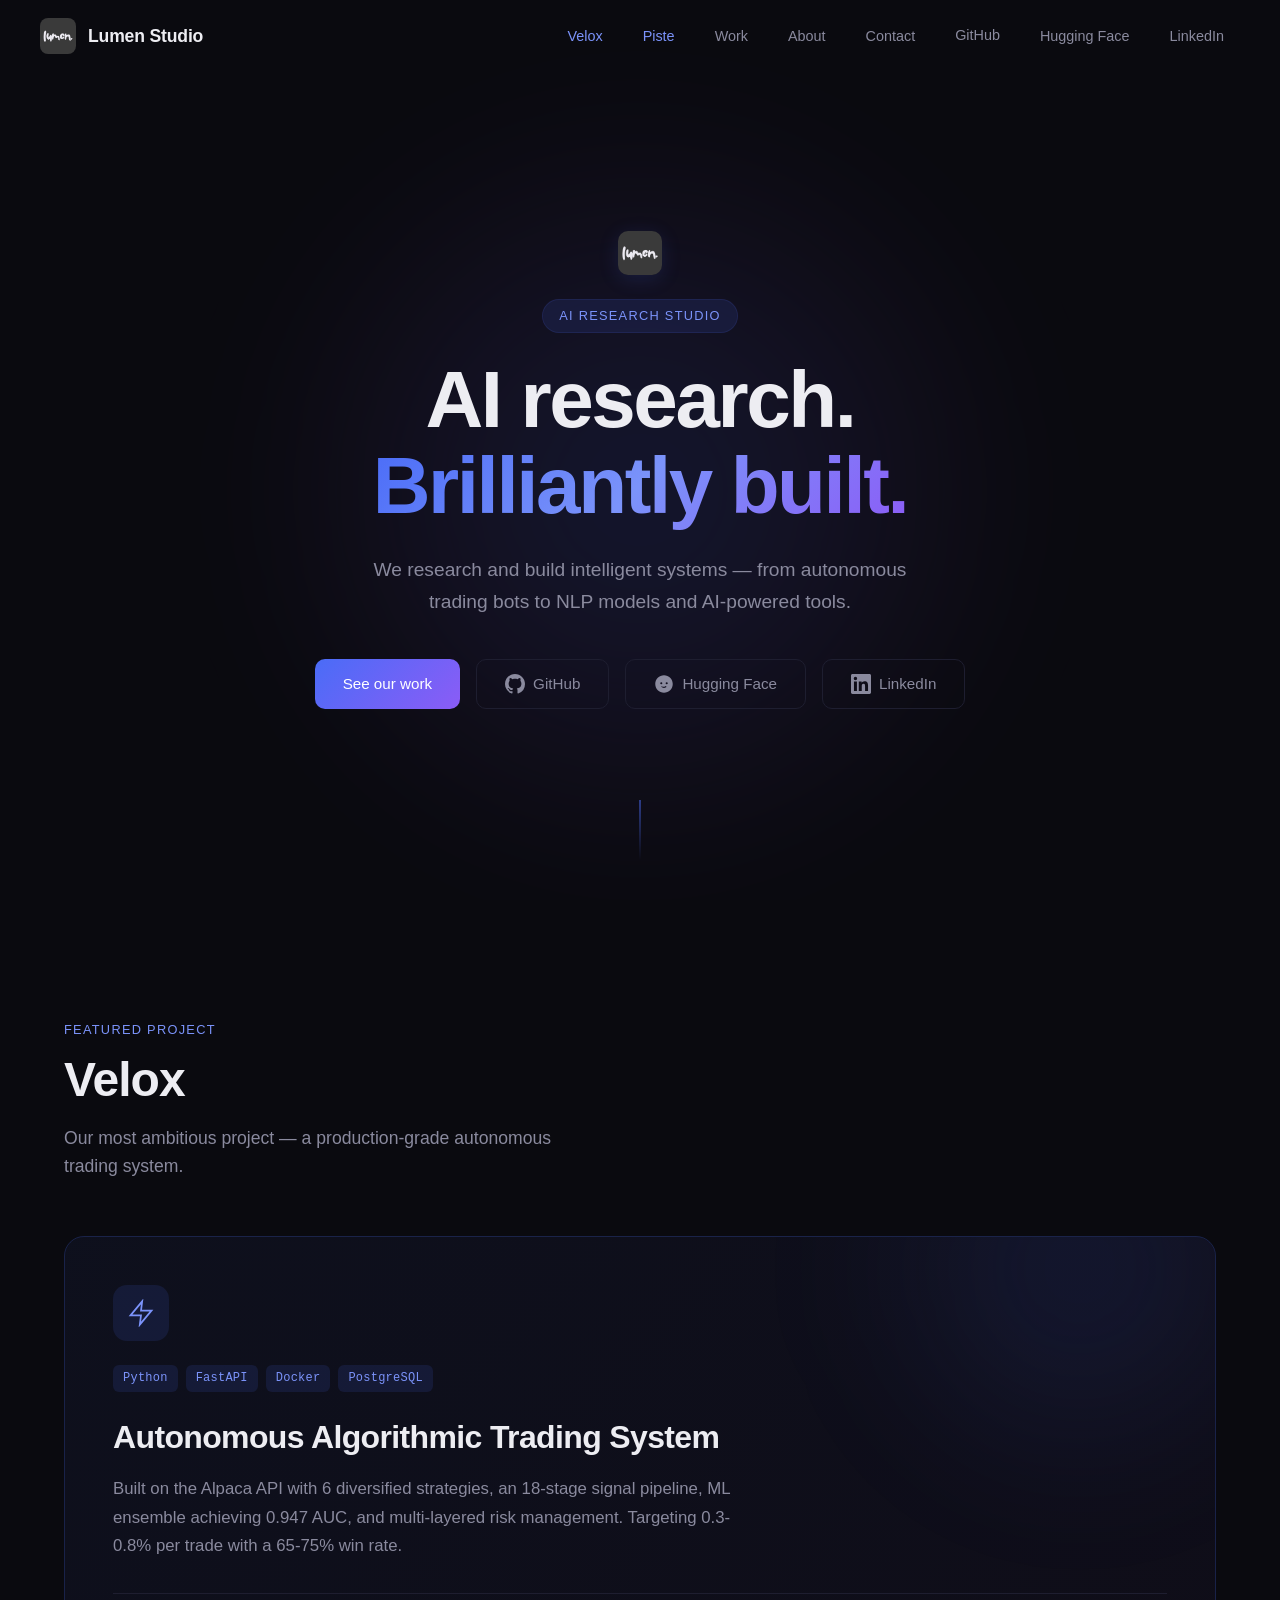
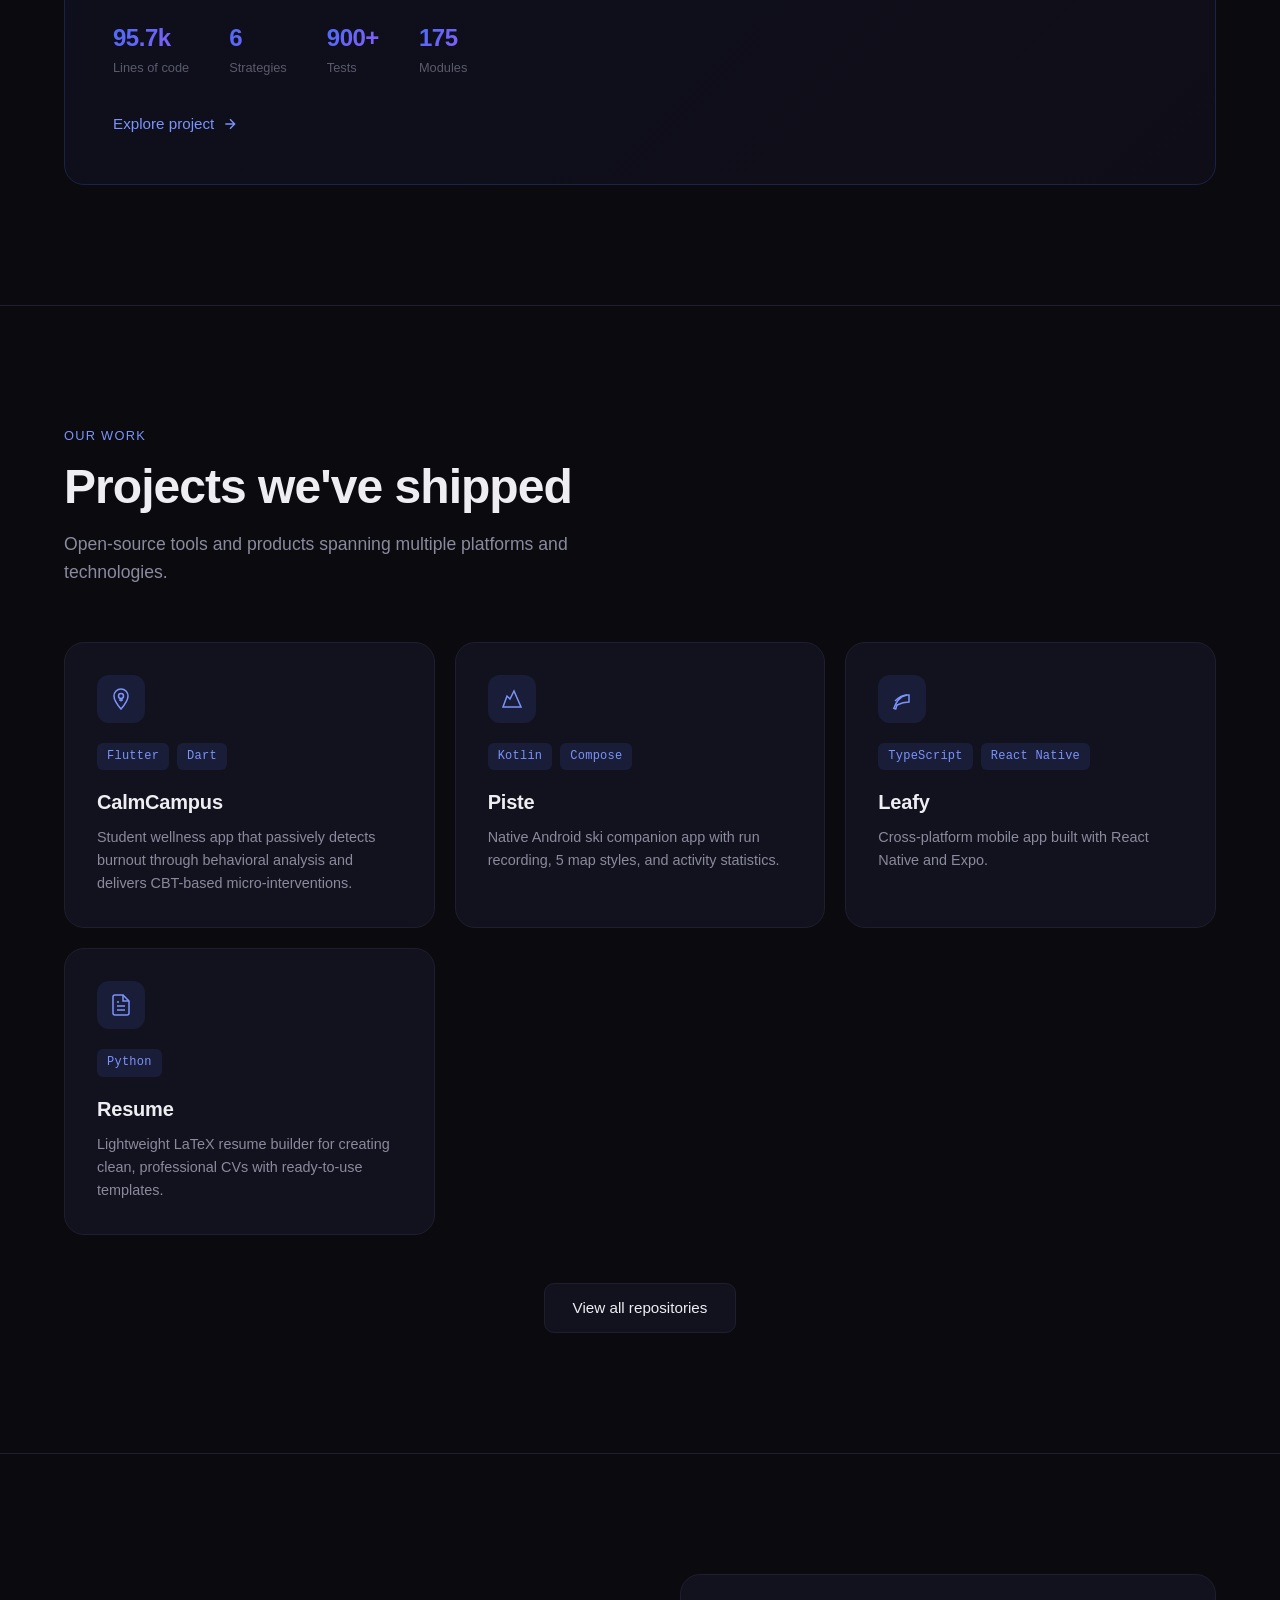
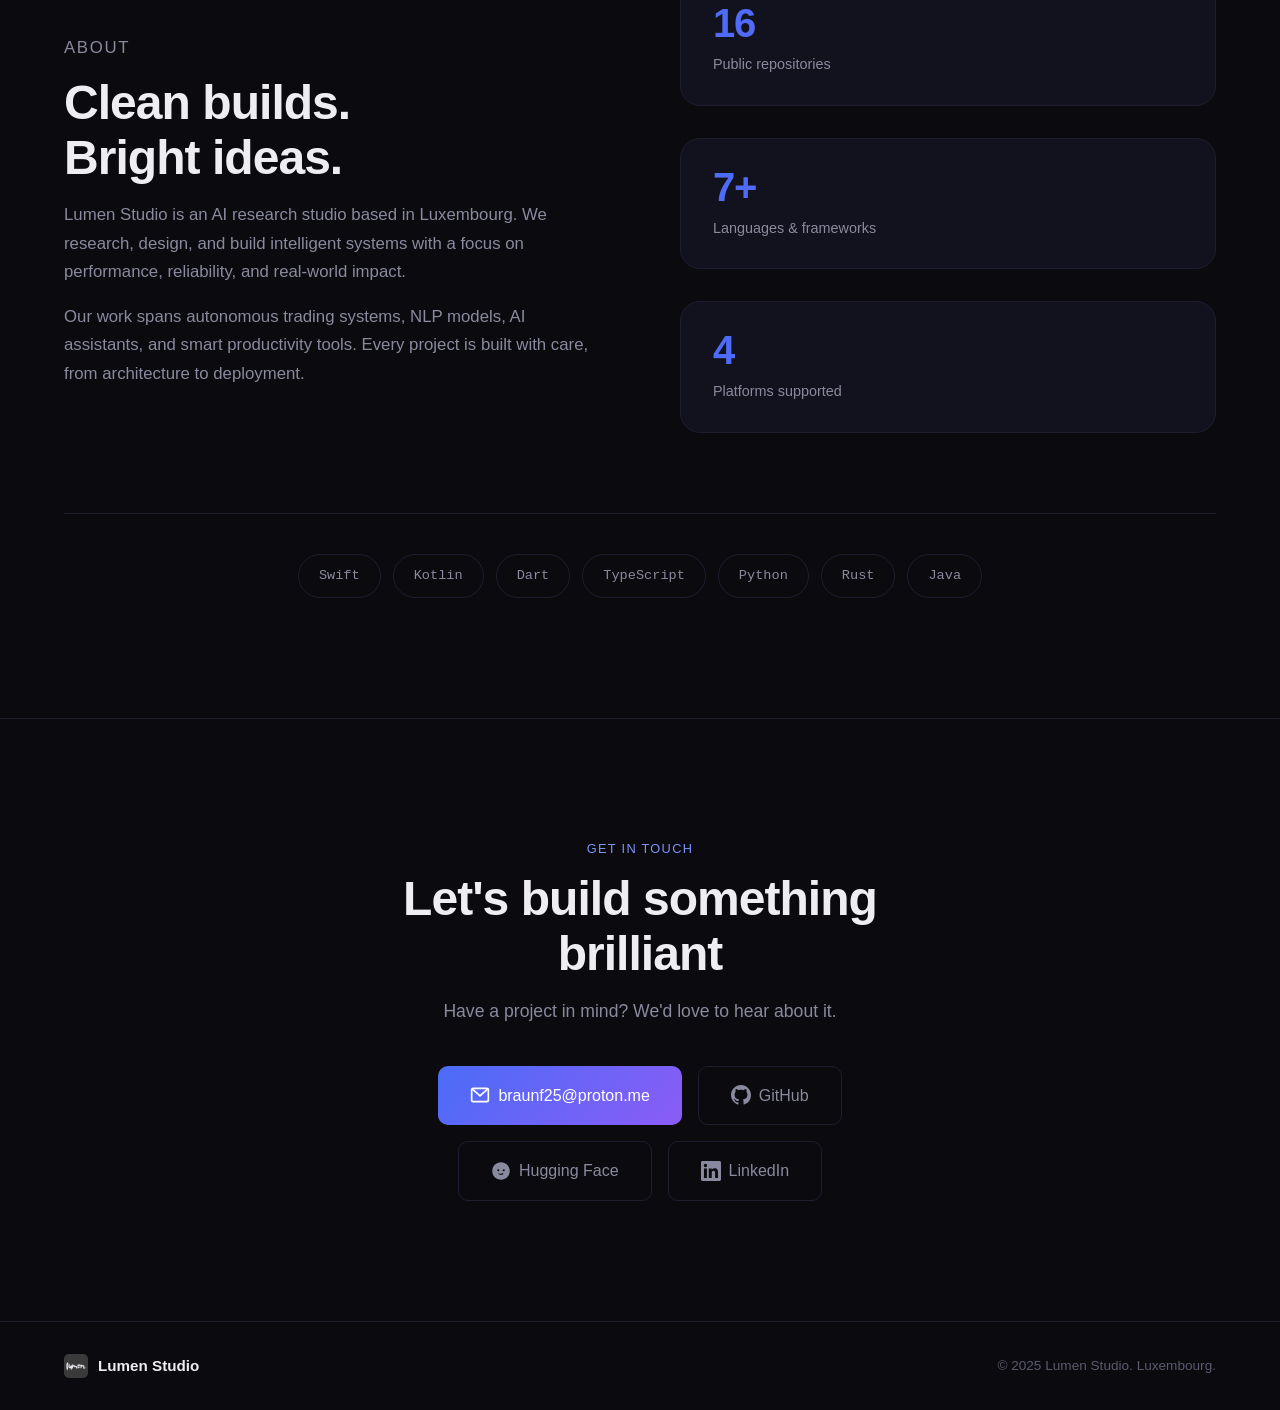
==== index.html @ 67d487aa "Adding a png version" ====
<!DOCTYPE html>
<html lang="en">
<head>
    <meta charset="UTF-8">
    <meta name="viewport" content="width=device-width, initial-scale=1.0">
    <title>Lumen Studio — AI research. Brilliantly built.</title>
    <meta name="description" content="Lumen Studio is an AI research studio building intelligent systems — from autonomous trading to NLP models and AI-powered tools.">
    <meta property="og:type"        content="website">
    <meta property="og:title"       content="Lumen Studio — AI research. Brilliantly built.">
    <meta property="og:description" content="Lumen Studio is an AI research studio building intelligent systems — from autonomous trading to NLP models and AI-powered tools.">
    <meta property="og:image"       content="assets/og-image.png">
    <meta name="twitter:card"       content="summary_large_image">
    <meta name="twitter:title"      content="Lumen Studio — AI research. Brilliantly built.">
    <meta name="twitter:description" content="Lumen Studio is an AI research studio building intelligent systems — from autonomous trading to NLP models and AI-powered tools.">
    <meta name="twitter:image"      content="assets/og-image.png">
    <link rel="stylesheet" href="style.css">
    <link rel="icon" href="assets/logo.png" type="image/png">
</head>
<body>
    <nav class="nav" id="nav">
        <div class="nav-inner">
            <a href="#" class="nav-logo">
                <img src="assets/logo.png" alt="Lumen Studio" class="nav-logo-img">
                Lumen Studio
            </a>
            <button class="nav-toggle" id="nav-toggle" aria-label="Toggle menu">
                <span></span><span></span><span></span>
            </button>
            <ul class="nav-links" id="nav-links">
                <li><a href="velox.html" class="nav-velox">Velox</a></li>
                <li><a href="piste.html" class="nav-piste">Piste</a></li>
                <li><a href="#work">Work</a></li>
                <li><a href="#about">About</a></li>
                <li><a href="#contact">Contact</a></li>
                <li><a href="https://github.com/lumenworksco" target="_blank" rel="noopener" class="nav-github">GitHub</a></li>
                <li><a href="https://huggingface.co/iPwnds" target="_blank" rel="noopener">Hugging Face</a></li>
                <li><a href="https://www.linkedin.com/in/braunflorian25/" target="_blank" rel="noopener">LinkedIn</a></li>
            </ul>
        </div>
    </nav>

    <header class="hero">
        <div class="hero-bg">
            <div class="hero-glow"></div>
        </div>
        <div class="hero-content">
            <img src="assets/logo.png" alt="Lumen Studio logo" class="hero-logo">
            <p class="hero-label">AI Research Studio</p>
            <h1 class="hero-title">
                AI research.<br>
                <span class="hero-accent">Brilliantly built.</span>
            </h1>
            <p class="hero-sub">We research and build intelligent systems — from autonomous trading bots to NLP models and AI-powered tools.</p>
            <div class="hero-actions">
                <a href="#work" class="btn btn-primary">See our work</a>
                <a href="https://github.com/lumenworksco" target="_blank" rel="noopener" class="btn btn-ghost">
                    <svg width="20" height="20" viewBox="0 0 24 24" fill="currentColor"><path d="M12 0C5.37 0 0 5.37 0 12c0 5.31 3.435 9.795 8.205 11.385.6.105.825-.255.825-.57 0-.285-.015-1.23-.015-2.235-3.015.555-3.795-.735-4.035-1.41-.135-.345-.72-1.41-1.23-1.695-.42-.225-1.02-.78-.015-.795.945-.015 1.62.87 1.845 1.23 1.08 1.815 2.805 1.305 3.495.99.105-.78.42-1.305.765-1.605-2.67-.3-5.46-1.335-5.46-5.925 0-1.305.465-2.385 1.23-3.225-.12-.3-.54-1.53.12-3.18 0 0 1.005-.315 3.3 1.23.96-.27 1.98-.405 3-.405s2.04.135 3 .405c2.295-1.56 3.3-1.23 3.3-1.23.66 1.65.24 2.88.12 3.18.765.84 1.23 1.905 1.23 3.225 0 4.605-2.805 5.625-5.475 5.925.435.375.81 1.095.81 2.22 0 1.605-.015 2.895-.015 3.3 0 .315.225.69.825.57A12.02 12.02 0 0024 12c0-6.63-5.37-12-12-12z"/></svg>
                    GitHub
                </a>
                <a href="https://huggingface.co/iPwnds" target="_blank" rel="noopener" class="btn btn-ghost">
                    <svg width="20" height="20" viewBox="0 0 24 24" fill="currentColor"><path d="M12 1.5C6.201 1.5 1.5 6.201 1.5 12S6.201 22.5 12 22.5 22.5 17.799 22.5 12 17.799 1.5 12 1.5zm-3.25 8.25a1.25 1.25 0 110 2.5 1.25 1.25 0 010-2.5zm6.5 0a1.25 1.25 0 110 2.5 1.25 1.25 0 010-2.5zm-6.986 5.1a.75.75 0 011.04-.208c.677.452 1.37.658 2.196.658.826 0 1.519-.206 2.196-.658a.75.75 0 01.832 1.248C13.47 16.54 12.53 16.808 12 16.808c-.53 0-1.47-.268-2.528-.966a.75.75 0 01-.208-1.04z"/></svg>
                    Hugging Face
                </a>
                <a href="https://www.linkedin.com/in/braunflorian25/" target="_blank" rel="noopener" class="btn btn-ghost">
                    <svg width="20" height="20" viewBox="0 0 24 24" fill="currentColor"><path d="M20.447 20.452h-3.554v-5.569c0-1.328-.027-3.037-1.852-3.037-1.853 0-2.136 1.445-2.136 2.939v5.667H9.351V9h3.414v1.561h.046c.477-.9 1.637-1.85 3.37-1.85 3.601 0 4.267 2.37 4.267 5.455v6.286zM5.337 7.433a2.062 2.062 0 01-2.063-2.065 2.064 2.064 0 112.063 2.065zm1.782 13.019H3.555V9h3.564v11.452zM22.225 0H1.771C.792 0 0 .774 0 1.729v20.542C0 23.227.792 24 1.771 24h20.451C23.2 24 24 23.227 24 22.271V1.729C24 .774 23.2 0 22.222 0h.003z"/></svg>
                    LinkedIn
                </a>
            </div>
        </div>
        <div class="hero-scroll">
            <div class="scroll-line"></div>
        </div>
    </header>

    <section class="spotlight" id="velox">
        <div class="container">
            <div class="section-header">
                <p class="section-label">Featured Project</p>
                <h2 class="section-title">Velox</h2>
                <p class="section-sub">Our most ambitious project — a production-grade autonomous trading system.</p>
            </div>

            <a href="velox.html" class="spotlight-card">
                <div class="spotlight-card-inner">
                    <div class="spotlight-content">
                        <div class="spotlight-icon">
                            <svg viewBox="0 0 24 24" fill="none" stroke="currentColor" stroke-width="1.5"><path d="M13 2L3 14h9l-1 8 10-12h-9l1-8z"/></svg>
                        </div>
                        <div class="spotlight-meta">
                            <span class="project-tag">Python</span>
                            <span class="project-tag">FastAPI</span>
                            <span class="project-tag">Docker</span>
                            <span class="project-tag">PostgreSQL</span>
                        </div>
                        <h3>Autonomous Algorithmic Trading System</h3>
                        <p>Built on the Alpaca API with 6 diversified strategies, an 18-stage signal pipeline, ML ensemble achieving 0.947 AUC, and multi-layered risk management. Targeting 0.3-0.8% per trade with a 65-75% win rate.</p>
                        <div class="spotlight-stats">
                            <div class="spotlight-stat">
                                <span class="spotlight-stat-num">95.7k</span>
                                <span class="spotlight-stat-label">Lines of code</span>
                            </div>
                            <div class="spotlight-stat">
                                <span class="spotlight-stat-num">6</span>
                                <span class="spotlight-stat-label">Strategies</span>
                            </div>
                            <div class="spotlight-stat">
                                <span class="spotlight-stat-num">900+</span>
                                <span class="spotlight-stat-label">Tests</span>
                            </div>
                            <div class="spotlight-stat">
                                <span class="spotlight-stat-num">175</span>
                                <span class="spotlight-stat-label">Modules</span>
                            </div>
                        </div>
                        <span class="spotlight-link">
                            Explore project
                            <svg viewBox="0 0 24 24" width="16" height="16" fill="none" stroke="currentColor" stroke-width="2"><path d="M5 12h14M12 5l7 7-7 7"/></svg>
                        </span>
                    </div>
                    <div class="spotlight-glow"></div>
                </div>
            </a>
        </div>
    </section>

    <section class="work" id="work">
        <div class="container">
            <div class="section-header">
                <p class="section-label">Our Work</p>
                <h2 class="section-title">Projects we've shipped</h2>
                <p class="section-sub">Open-source tools and products spanning multiple platforms and technologies.</p>
            </div>

            <div class="project-grid">
                <a href="https://github.com/lumenworksco/CalmCampus" target="_blank" rel="noopener" class="project-card">
                    <div class="project-card-inner">
                        <div class="project-icon">
                            <svg viewBox="0 0 24 24" fill="none" stroke="currentColor" stroke-width="1.5"><path d="M12 2a7 7 0 0 0-7 7c0 5 7 13 7 13s7-8 7-13a7 7 0 0 0-7-7z"/><circle cx="12" cy="9" r="2.5"/><path d="M12 11.5v3"/><path d="M10 13h4"/></svg>
                        </div>
                        <div class="project-meta">
                            <span class="project-tag">Flutter</span>
                            <span class="project-tag">Dart</span>
                        </div>
                        <h3>CalmCampus</h3>
                        <p>Student wellness app that passively detects burnout through behavioral analysis and delivers CBT-based micro-interventions.</p>
                    </div>
                </a>

                <a href="piste.html" class="project-card">
                    <div class="project-card-inner">
                        <div class="project-icon">
                            <svg viewBox="0 0 24 24" fill="none" stroke="currentColor" stroke-width="1.5"><path d="M3 20h18L14 4l-4 8-3-3-4 11z"/></svg>
                        </div>
                        <div class="project-meta">
                            <span class="project-tag">Kotlin</span>
                            <span class="project-tag">Compose</span>
                        </div>
                        <h3>Piste</h3>
                        <p>Native Android ski companion app with run recording, 5 map styles, and activity statistics.</p>
                    </div>
                </a>

                <a href="https://github.com/lumenworksco/Leafy" target="_blank" rel="noopener" class="project-card">
                    <div class="project-card-inner">
                        <div class="project-icon">
                            <svg viewBox="0 0 24 24" fill="none" stroke="currentColor" stroke-width="1.5"><path d="M17 8C8 10 5.9 16.17 3.82 21.34l1.89.66L7 18c4-2 8-3 12-3V8z"/><path d="M17 8c-4 0-8 2-12 6"/></svg>
                        </div>
                        <div class="project-meta">
                            <span class="project-tag">TypeScript</span>
                            <span class="project-tag">React Native</span>
                        </div>
                        <h3>Leafy</h3>
                        <p>Cross-platform mobile app built with React Native and Expo.</p>
                    </div>
                </a>

                <a href="https://github.com/lumenworksco/Resume" target="_blank" rel="noopener" class="project-card">
                    <div class="project-card-inner">
                        <div class="project-icon">
                            <svg viewBox="0 0 24 24" fill="none" stroke="currentColor" stroke-width="1.5"><path d="M14 2H6a2 2 0 0 0-2 2v16a2 2 0 0 0 2 2h12a2 2 0 0 0 2-2V8z"/><polyline points="14 2 14 8 20 8"/><line x1="16" y1="13" x2="8" y2="13"/><line x1="16" y1="17" x2="8" y2="17"/><line x1="10" y1="9" x2="8" y2="9"/></svg>
                        </div>
                        <div class="project-meta">
                            <span class="project-tag">Python</span>
                        </div>
                        <h3>Resume</h3>
                        <p>Lightweight LaTeX resume builder for creating clean, professional CVs with ready-to-use templates.</p>
                    </div>
                </a>
            </div>

            <div class="work-cta">
                <a href="https://github.com/orgs/lumenworksco/repositories" target="_blank" rel="noopener" class="btn btn-secondary">View all repositories</a>
            </div>
        </div>
    </section>

    <section class="about" id="about">
        <div class="container">
            <div class="about-grid">
                <div class="about-text">
                    <p class="section-label">About</p>
                    <h2 class="section-title">Clean builds.<br>Bright ideas.</h2>
                    <p>Lumen Studio is an AI research studio based in Luxembourg. We research, design, and build intelligent systems with a focus on performance, reliability, and real-world impact.</p>
                    <p>Our work spans autonomous trading systems, NLP models, AI assistants, and smart productivity tools. Every project is built with care, from architecture to deployment.</p>
                </div>
                <div class="about-stats">
                    <div class="stat">
                        <span class="stat-number">16</span>
                        <span class="stat-label">Public repositories</span>
                    </div>
                    <div class="stat">
                        <span class="stat-number">7+</span>
                        <span class="stat-label">Languages & frameworks</span>
                    </div>
                    <div class="stat">
                        <span class="stat-number">4</span>
                        <span class="stat-label">Platforms supported</span>
                    </div>
                </div>
            </div>

            <div class="tech-strip">
                <div class="tech-item">Swift</div>
                <div class="tech-item">Kotlin</div>
                <div class="tech-item">Dart</div>
                <div class="tech-item">TypeScript</div>
                <div class="tech-item">Python</div>
                <div class="tech-item">Rust</div>
                <div class="tech-item">Java</div>
            </div>
        </div>
    </section>

    <section class="contact" id="contact">
        <div class="container">
            <div class="contact-inner">
                <p class="section-label">Get in touch</p>
                <h2 class="section-title">Let's build something brilliant</h2>
                <p class="contact-sub">Have a project in mind? We'd love to hear about it.</p>
                <div class="contact-links">
                    <a href="mailto:braunf25@proton.me" class="btn btn-primary btn-lg">
                        <svg width="20" height="20" viewBox="0 0 24 24" fill="none" stroke="currentColor" stroke-width="2"><rect x="2" y="4" width="20" height="16" rx="2"/><polyline points="22,4 12,13 2,4"/></svg>
                        braunf25@proton.me
                    </a>
                    <a href="https://github.com/lumenworksco" target="_blank" rel="noopener" class="btn btn-ghost btn-lg">
                        <svg width="20" height="20" viewBox="0 0 24 24" fill="currentColor"><path d="M12 0C5.37 0 0 5.37 0 12c0 5.31 3.435 9.795 8.205 11.385.6.105.825-.255.825-.57 0-.285-.015-1.23-.015-2.235-3.015.555-3.795-.735-4.035-1.41-.135-.345-.72-1.41-1.23-1.695-.42-.225-1.02-.78-.015-.795.945-.015 1.62.87 1.845 1.23 1.08 1.815 2.805 1.305 3.495.99.105-.78.42-1.305.765-1.605-2.67-.3-5.46-1.335-5.46-5.925 0-1.305.465-2.385 1.23-3.225-.12-.3-.54-1.53.12-3.18 0 0 1.005-.315 3.3 1.23.96-.27 1.98-.405 3-.405s2.04.135 3 .405c2.295-1.56 3.3-1.23 3.3-1.23.66 1.65.24 2.88.12 3.18.765.84 1.23 1.905 1.23 3.225 0 4.605-2.805 5.625-5.475 5.925.435.375.81 1.095.81 2.22 0 1.605-.015 2.895-.015 3.3 0 .315.225.69.825.57A12.02 12.02 0 0024 12c0-6.63-5.37-12-12-12z"/></svg>
                        GitHub
                    </a>
                    <a href="https://huggingface.co/iPwnds" target="_blank" rel="noopener" class="btn btn-ghost btn-lg">
                        <svg width="20" height="20" viewBox="0 0 24 24" fill="currentColor"><path d="M12 1.5C6.201 1.5 1.5 6.201 1.5 12S6.201 22.5 12 22.5 22.5 17.799 22.5 12 17.799 1.5 12 1.5zm-3.25 8.25a1.25 1.25 0 110 2.5 1.25 1.25 0 010-2.5zm6.5 0a1.25 1.25 0 110 2.5 1.25 1.25 0 010-2.5zm-6.986 5.1a.75.75 0 011.04-.208c.677.452 1.37.658 2.196.658.826 0 1.519-.206 2.196-.658a.75.75 0 01.832 1.248C13.47 16.54 12.53 16.808 12 16.808c-.53 0-1.47-.268-2.528-.966a.75.75 0 01-.208-1.04z"/></svg>
                        Hugging Face
                    </a>
                    <a href="https://www.linkedin.com/in/braunflorian25/" target="_blank" rel="noopener" class="btn btn-ghost btn-lg">
                        <svg width="20" height="20" viewBox="0 0 24 24" fill="currentColor"><path d="M20.447 20.452h-3.554v-5.569c0-1.328-.027-3.037-1.852-3.037-1.853 0-2.136 1.445-2.136 2.939v5.667H9.351V9h3.414v1.561h.046c.477-.9 1.637-1.85 3.37-1.85 3.601 0 4.267 2.37 4.267 5.455v6.286zM5.337 7.433a2.062 2.062 0 01-2.063-2.065 2.064 2.064 0 112.063 2.065zm1.782 13.019H3.555V9h3.564v11.452zM22.225 0H1.771C.792 0 0 .774 0 1.729v20.542C0 23.227.792 24 1.771 24h20.451C23.2 24 24 23.227 24 22.271V1.729C24 .774 23.2 0 22.222 0h.003z"/></svg>
                        LinkedIn
                    </a>
                </div>
            </div>
        </div>
    </section>

    <footer class="footer">
        <div class="container">
            <div class="footer-inner">
                <div class="footer-brand">
                    <img src="assets/logo.png" alt="Lumen Studio" class="footer-logo-img">
                    Lumen Studio
                </div>
                <p class="footer-copy">&copy; 2025 Lumen Studio. Luxembourg.</p>
            </div>
        </div>
    </footer>

    <script src="script.js"></script>
</body>
</html>
---- style.css ----
/* ===== Reset & Base ===== */
*, *::before, *::after {
    margin: 0;
    padding: 0;
    box-sizing: border-box;
}

:root {
    --bg: #0a0a0f;
    --bg-raised: #0f0f18;
    --bg-card: #12121e;
    --border: #1e1e30;
    --border-hover: #2e2e48;
    --text: #ededf2;
    --text-muted: #8a8a9e;
    --text-dim: #5a5a6e;
    --accent: #4a6cf7;
    --accent-light: #7b93fa;
    --accent-dim: rgba(74, 108, 247, 0.12);
    --accent-glow: rgba(74, 108, 247, 0.3);
    --gradient-start: #4a6cf7;
    --gradient-end: #8b5cf6;
    --radius: 12px;
    --radius-lg: 20px;
    --font: -apple-system, BlinkMacSystemFont, 'Segoe UI', Roboto, 'Helvetica Neue', sans-serif;
    --font-mono: 'SF Mono', 'Fira Code', 'Fira Mono', Menlo, monospace;
    --max-w: 1200px;
    --transition: 0.3s cubic-bezier(0.4, 0, 0.2, 1);
}

html {
    scroll-behavior: smooth;
    -webkit-font-smoothing: antialiased;
    -moz-osx-font-smoothing: grayscale;
}

body {
    font-family: var(--font);
    background: var(--bg);
    color: var(--text);
    line-height: 1.6;
    overflow-x: hidden;
}

a {
    color: inherit;
    text-decoration: none;
}

img { max-width: 100%; display: block; }

.container {
    max-width: var(--max-w);
    margin: 0 auto;
    padding: 0 24px;
}

/* ===== Nav ===== */
.nav {
    position: fixed;
    top: 0;
    left: 0;
    right: 0;
    z-index: 100;
    padding: 0 24px;
    transition: background var(--transition), backdrop-filter var(--transition);
}

.nav.scrolled {
    background: rgba(10, 10, 15, 0.88);
    backdrop-filter: blur(20px);
    -webkit-backdrop-filter: blur(20px);
    border-bottom: 1px solid var(--border);
}

.nav-inner {
    max-width: var(--max-w);
    margin: 0 auto;
    display: flex;
    align-items: center;
    justify-content: space-between;
    height: 72px;
}

.nav-logo {
    display: flex;
    align-items: center;
    gap: 12px;
    font-weight: 600;
    font-size: 1.1rem;
    letter-spacing: -0.01em;
}

.nav-logo-img {
    width: 36px;
    height: 36px;
    border-radius: 8px;
    object-fit: cover;
}

.nav-links {
    display: flex;
    align-items: center;
    gap: 8px;
    list-style: none;
}

.nav-links a {
    padding: 8px 16px;
    border-radius: 8px;
    font-size: 0.9rem;
    color: var(--text-muted);
    transition: color var(--transition), background var(--transition);
}

.nav-links a:hover {
    color: var(--text);
    background: var(--accent-dim);
}

.nav-github {
    display: flex;
    align-items: center;
    gap: 6px;
}

.nav-toggle {
    display: none;
    flex-direction: column;
    gap: 5px;
    background: none;
    border: none;
    cursor: pointer;
    padding: 8px;
}

.nav-toggle span {
    display: block;
    width: 22px;
    height: 2px;
    background: var(--text);
    border-radius: 2px;
    transition: var(--transition);
}

/* ===== Hero ===== */
.hero {
    position: relative;
    min-height: 100vh;
    display: flex;
    align-items: center;
    justify-content: center;
    text-align: center;
    padding: 120px 24px 80px;
    overflow: hidden;
}

.hero-bg {
    position: absolute;
    inset: 0;
    z-index: 0;
}

.hero-glow {
    position: absolute;
    top: 10%;
    left: 50%;
    transform: translateX(-50%);
    width: 800px;
    height: 800px;
    background: radial-gradient(ellipse, var(--accent-glow) 0%, rgba(139, 92, 246, 0.15) 40%, transparent 70%);
    opacity: 0.5;
    filter: blur(80px);
    animation: glow-pulse 6s ease-in-out infinite alternate;
}

@keyframes glow-pulse {
    0% { opacity: 0.4; transform: translateX(-50%) scale(0.95); }
    100% { opacity: 0.6; transform: translateX(-50%) scale(1.05); }
}

.hero-content {
    position: relative;
    z-index: 1;
    max-width: 780px;
}

.hero-logo {
    width: 44px;
    height: 44px;
    border-radius: 10px;
    margin: 0 auto 24px;
    box-shadow: 0 4px 20px rgba(74, 108, 247, 0.15);
}

.hero-label {
    display: inline-block;
    font-size: 0.8rem;
    font-weight: 500;
    letter-spacing: 0.1em;
    text-transform: uppercase;
    color: var(--accent-light);
    margin-bottom: 24px;
    padding: 6px 16px;
    border: 1px solid var(--accent-dim);
    border-radius: 100px;
    background: var(--accent-dim);
}

.hero-title {
    font-size: clamp(2.8rem, 7vw, 5rem);
    font-weight: 700;
    line-height: 1.08;
    letter-spacing: -0.03em;
    margin-bottom: 24px;
}

.hero-accent {
    background: linear-gradient(135deg, var(--gradient-start), var(--accent-light), var(--gradient-end));
    -webkit-background-clip: text;
    -webkit-text-fill-color: transparent;
    background-clip: text;
}

.hero-sub {
    font-size: 1.2rem;
    color: var(--text-muted);
    max-width: 540px;
    margin: 0 auto 40px;
    line-height: 1.7;
}

.hero-actions {
    display: flex;
    gap: 16px;
    justify-content: center;
    flex-wrap: wrap;
}

.hero-scroll {
    position: absolute;
    bottom: 40px;
    left: 50%;
    transform: translateX(-50%);
    z-index: 1;
}

.scroll-line {
    width: 1px;
    height: 60px;
    background: linear-gradient(to bottom, var(--accent), transparent);
    animation: scroll-hint 2s ease-in-out infinite;
}

@keyframes scroll-hint {
    0%, 100% { opacity: 0.3; transform: scaleY(0.6); transform-origin: top; }
    50% { opacity: 1; transform: scaleY(1); transform-origin: top; }
}

/* ===== Buttons ===== */
.btn {
    display: inline-flex;
    align-items: center;
    gap: 8px;
    padding: 12px 28px;
    border-radius: 10px;
    font-size: 0.95rem;
    font-weight: 500;
    font-family: var(--font);
    cursor: pointer;
    transition: all var(--transition);
    border: none;
    white-space: nowrap;
}

.btn-primary {
    background: linear-gradient(135deg, var(--gradient-start), var(--gradient-end));
    color: #fff;
}

.btn-primary:hover {
    box-shadow: 0 4px 30px var(--accent-glow);
    transform: translateY(-1px);
    filter: brightness(1.1);
}

.btn-secondary {
    background: var(--bg-card);
    color: var(--text);
    border: 1px solid var(--border);
}

.btn-secondary:hover {
    border-color: var(--border-hover);
    background: var(--bg-raised);
    transform: translateY(-1px);
}

.btn-ghost {
    background: transparent;
    color: var(--text-muted);
    border: 1px solid var(--border);
}

.btn-ghost:hover {
    color: var(--text);
    border-color: var(--border-hover);
    background: var(--accent-dim);
}

.btn-lg {
    padding: 16px 32px;
    font-size: 1rem;
}

/* ===== Sections ===== */
.section-label {
    font-size: 0.8rem;
    font-weight: 500;
    letter-spacing: 0.1em;
    text-transform: uppercase;
    color: var(--accent-light);
    margin-bottom: 12px;
}

.section-title {
    font-size: clamp(2rem, 4vw, 3rem);
    font-weight: 700;
    letter-spacing: -0.02em;
    line-height: 1.15;
    margin-bottom: 16px;
}

.section-sub {
    font-size: 1.1rem;
    color: var(--text-muted);
    max-width: 520px;
}

.section-header {
    margin-bottom: 56px;
}

/* ===== Work ===== */
.work {
    padding: 120px 0;
}

.project-grid {
    display: grid;
    grid-template-columns: repeat(3, 1fr);
    gap: 20px;
}

.project-card {
    display: block;
    border-radius: var(--radius-lg);
    border: 1px solid var(--border);
    background: var(--bg-card);
    overflow: hidden;
    transition: all var(--transition);
}

.project-card:hover {
    border-color: var(--border-hover);
    transform: translateY(-4px);
    box-shadow: 0 20px 60px rgba(0, 0, 0, 0.4), 0 0 40px rgba(74, 108, 247, 0.06);
}

.project-card-inner {
    padding: 32px;
    height: 100%;
    display: flex;
    flex-direction: column;
}

.project-icon {
    width: 48px;
    height: 48px;
    border-radius: 12px;
    background: var(--accent-dim);
    display: flex;
    align-items: center;
    justify-content: center;
    margin-bottom: 20px;
    color: var(--accent-light);
}

.project-icon svg {
    width: 24px;
    height: 24px;
}

.project-meta {
    display: flex;
    gap: 8px;
    margin-bottom: 16px;
    flex-wrap: wrap;
}

.project-tag {
    font-size: 0.75rem;
    font-family: var(--font-mono);
    padding: 4px 10px;
    border-radius: 6px;
    background: var(--accent-dim);
    color: var(--accent-light);
    letter-spacing: 0.02em;
}

.project-card h3 {
    font-size: 1.25rem;
    font-weight: 600;
    margin-bottom: 8px;
    letter-spacing: -0.01em;
}

.project-card p {
    font-size: 0.9rem;
    color: var(--text-muted);
    line-height: 1.6;
}

.work-cta {
    text-align: center;
    margin-top: 48px;
}

/* ===== About ===== */
.about {
    padding: 120px 0;
    border-top: 1px solid var(--border);
}

.about-grid {
    display: grid;
    grid-template-columns: 1fr 1fr;
    gap: 80px;
    align-items: center;
    margin-bottom: 80px;
}

.about-text p {
    color: var(--text-muted);
    margin-top: 16px;
    font-size: 1.05rem;
    line-height: 1.7;
}

.about-stats {
    display: flex;
    flex-direction: column;
    gap: 32px;
}

.stat {
    padding: 28px 32px;
    border-radius: var(--radius-lg);
    border: 1px solid var(--border);
    background: var(--bg-card);
}

.stat-number {
    display: block;
    font-size: 2.5rem;
    font-weight: 700;
    letter-spacing: -0.03em;
    background: linear-gradient(135deg, var(--gradient-start), var(--gradient-end));
    -webkit-background-clip: text;
    -webkit-text-fill-color: transparent;
    background-clip: text;
    line-height: 1;
    margin-bottom: 8px;
}

.stat-label {
    font-size: 0.9rem;
    color: var(--text-muted);
}

.tech-strip {
    display: flex;
    flex-wrap: wrap;
    gap: 12px;
    justify-content: center;
    padding-top: 40px;
    border-top: 1px solid var(--border);
}

.tech-item {
    font-family: var(--font-mono);
    font-size: 0.85rem;
    padding: 10px 20px;
    border-radius: 100px;
    border: 1px solid var(--border);
    color: var(--text-muted);
    transition: all var(--transition);
}

.tech-item:hover {
    border-color: var(--accent);
    color: var(--accent-light);
    background: var(--accent-dim);
}

/* ===== Contact ===== */
.contact {
    padding: 120px 0;
    border-top: 1px solid var(--border);
}

.contact-inner {
    text-align: center;
    max-width: 600px;
    margin: 0 auto;
}

.contact-sub {
    font-size: 1.1rem;
    color: var(--text-muted);
    margin-bottom: 40px;
}

.contact-links {
    display: flex;
    gap: 16px;
    justify-content: center;
    flex-wrap: wrap;
}

/* ===== Footer ===== */
.footer {
    padding: 32px 0;
    border-top: 1px solid var(--border);
}

.footer-inner {
    display: flex;
    align-items: center;
    justify-content: space-between;
}

.footer-brand {
    display: flex;
    align-items: center;
    gap: 10px;
    font-weight: 600;
    font-size: 0.95rem;
}

.footer-logo-img {
    width: 24px;
    height: 24px;
    border-radius: 5px;
    object-fit: cover;
}

.footer-copy {
    font-size: 0.85rem;
    color: var(--text-dim);
}

/* ===== Spotlight Section ===== */
.spotlight {
    padding: 120px 0;
    border-bottom: 1px solid var(--border);
}

.spotlight-card {
    display: block;
    position: relative;
    border-radius: var(--radius-lg);
    border: 1px solid rgba(74, 108, 247, 0.25);
    overflow: hidden;
    transition: all var(--transition);
}

.spotlight-card:hover {
    border-color: rgba(74, 108, 247, 0.4);
    transform: translateY(-4px);
    box-shadow: 0 24px 80px rgba(0, 0, 0, 0.4), 0 0 80px rgba(74, 108, 247, 0.08);
}

.spotlight-card-inner {
    position: relative;
    background: linear-gradient(135deg, rgba(74, 108, 247, 0.06), rgba(139, 92, 246, 0.04));
}

.spotlight-content {
    position: relative;
    z-index: 1;
    padding: 48px;
}

.spotlight-glow {
    position: absolute;
    top: -40%;
    right: -10%;
    width: 500px;
    height: 500px;
    background: radial-gradient(ellipse, rgba(74, 108, 247, 0.12) 0%, transparent 70%);
    filter: blur(60px);
    pointer-events: none;
}

.spotlight-icon {
    width: 56px;
    min-width: 56px;
    height: 56px;
    min-height: 56px;
    border-radius: 14px;
    background: var(--accent-dim);
    display: flex;
    align-items: center;
    justify-content: center;
    margin-bottom: 24px;
    color: var(--accent-light);
    overflow: hidden;
}

.spotlight-icon svg {
    width: 28px;
    min-width: 28px;
    height: 28px;
    min-height: 28px;
    flex-shrink: 0;
}

.spotlight-meta {
    display: flex;
    gap: 8px;
    margin-bottom: 20px;
    flex-wrap: wrap;
}

.spotlight-card h3 {
    font-size: clamp(1.5rem, 3vw, 2rem);
    font-weight: 700;
    letter-spacing: -0.02em;
    margin-bottom: 12px;
}

.spotlight-card p {
    font-size: 1.05rem;
    color: var(--text-muted);
    line-height: 1.7;
    max-width: 640px;
}

.spotlight-stats {
    display: flex;
    gap: 40px;
    margin-top: 32px;
    padding-top: 32px;
    border-top: 1px solid var(--border);
    flex-wrap: wrap;
}

.spotlight-stat-num {
    display: block;
    font-size: 1.5rem;
    font-weight: 700;
    letter-spacing: -0.02em;
    background: linear-gradient(135deg, var(--gradient-start), var(--gradient-end));
    -webkit-background-clip: text;
    -webkit-text-fill-color: transparent;
    background-clip: text;
    line-height: 1;
    margin-bottom: 4px;
}

.spotlight-stat-label {
    font-size: 0.8rem;
    color: var(--text-dim);
}

.spotlight-link {
    display: inline-flex;
    align-items: center;
    gap: 8px;
    margin-top: 32px;
    font-size: 0.95rem;
    font-weight: 500;
    color: var(--accent-light);
    transition: gap var(--transition);
}

.spotlight-card:hover .spotlight-link {
    gap: 12px;
}

.nav-velox {
    color: var(--accent-light) !important;
    font-weight: 500;
}

.nav-piste {
    color: var(--accent-light) !important;
    font-weight: 500;
}

/* ===== Project Detail Page ===== */
.project-hero {
    position: relative;
    padding: 160px 0 80px;
    overflow: hidden;
}

.project-hero-bg {
    position: absolute;
    inset: 0;
    z-index: 0;
}

.project-hero-glow {
    position: absolute;
    top: -20%;
    left: 50%;
    transform: translateX(-50%);
    width: 800px;
    height: 600px;
    background: radial-gradient(ellipse, var(--accent-glow) 0%, rgba(139, 92, 246, 0.15) 40%, transparent 70%);
    opacity: 0.4;
    filter: blur(80px);
}

.back-link {
    display: inline-flex;
    align-items: center;
    gap: 8px;
    font-size: 0.9rem;
    color: var(--text-muted);
    margin-bottom: 48px;
    transition: color var(--transition);
    position: relative;
    z-index: 1;
}

.back-link:hover {
    color: var(--accent-light);
}

.project-hero-content {
    position: relative;
    z-index: 1;
    max-width: 700px;
}

.project-hero-icon {
    width: 64px;
    height: 64px;
    border-radius: 16px;
    background: var(--accent-dim);
    display: flex;
    align-items: center;
    justify-content: center;
    margin-bottom: 24px;
    color: var(--accent-light);
}

.project-hero-icon svg {
    width: 32px;
    height: 32px;
}

.project-hero-meta {
    display: flex;
    gap: 8px;
    margin-bottom: 20px;
    flex-wrap: wrap;
}

.project-hero-title {
    font-size: clamp(2.5rem, 6vw, 4rem);
    font-weight: 700;
    letter-spacing: -0.03em;
    line-height: 1.1;
    margin-bottom: 20px;
}

.project-hero-sub {
    font-size: 1.15rem;
    color: var(--text-muted);
    line-height: 1.7;
    margin-bottom: 32px;
    max-width: 600px;
}

/* Project Stats */
.project-stats-section {
    padding: 60px 0;
    border-top: 1px solid var(--border);
    border-bottom: 1px solid var(--border);
}

.project-stats-grid {
    display: grid;
    grid-template-columns: repeat(4, 1fr);
    gap: 24px;
}

.project-stat {
    text-align: center;
    padding: 24px;
}

.project-stat-number {
    display: block;
    font-size: 2.2rem;
    font-weight: 700;
    letter-spacing: -0.03em;
    background: linear-gradient(135deg, var(--gradient-start), var(--gradient-end));
    -webkit-background-clip: text;
    -webkit-text-fill-color: transparent;
    background-clip: text;
    line-height: 1;
    margin-bottom: 8px;
}

.project-stat-label {
    font-size: 0.85rem;
    color: var(--text-muted);
}

/* Detail Sections */
.project-detail {
    padding: 80px 0;
}

.detail-section {
    margin-bottom: 96px;
}

.detail-section:last-child {
    margin-bottom: 0;
}

/* Strategy Grid */
.strategy-grid {
    display: grid;
    grid-template-columns: repeat(3, 1fr);
    gap: 20px;
}

.strategy-card {
    padding: 28px;
    border-radius: var(--radius-lg);
    border: 1px solid var(--border);
    background: var(--bg-card);
    transition: all var(--transition);
}

.strategy-card:hover {
    border-color: var(--border-hover);
    transform: translateY(-2px);
}

.strategy-alloc {
    display: inline-block;
    font-size: 0.8rem;
    font-weight: 600;
    font-family: var(--font-mono);
    padding: 4px 10px;
    border-radius: 6px;
    background: var(--accent-dim);
    color: var(--accent-light);
    margin-bottom: 16px;
}

.strategy-card h3 {
    font-size: 1.1rem;
    font-weight: 600;
    margin-bottom: 8px;
    letter-spacing: -0.01em;
}

.strategy-card p {
    font-size: 0.88rem;
    color: var(--text-muted);
    line-height: 1.6;
}

/* Feature Grid */
.feature-grid {
    display: grid;
    grid-template-columns: repeat(3, 1fr);
    gap: 20px;
}

.feature-card {
    padding: 28px;
    border-radius: var(--radius-lg);
    border: 1px solid var(--border);
    background: var(--bg-card);
    transition: all var(--transition);
}

.feature-card:hover {
    border-color: var(--border-hover);
    transform: translateY(-2px);
}

.feature-icon {
    width: 44px;
    height: 44px;
    border-radius: 10px;
    background: var(--accent-dim);
    display: flex;
    align-items: center;
    justify-content: center;
    margin-bottom: 16px;
    color: var(--accent-light);
}

.feature-icon svg {
    width: 22px;
    height: 22px;
}

.feature-card h3 {
    font-size: 1.05rem;
    font-weight: 600;
    margin-bottom: 8px;
    letter-spacing: -0.01em;
}

.feature-card p {
    font-size: 0.88rem;
    color: var(--text-muted);
    line-height: 1.6;
}

/* ML Grid */
.ml-grid {
    display: grid;
    grid-template-columns: repeat(3, 1fr);
    gap: 20px;
}

.ml-card {
    padding: 32px;
    border-radius: var(--radius-lg);
    border: 1px solid var(--border);
    background: var(--bg-card);
    transition: all var(--transition);
}

.ml-card:hover {
    border-color: var(--border-hover);
    transform: translateY(-2px);
}

.ml-card h3 {
    font-size: 1.1rem;
    font-weight: 600;
    margin-bottom: 10px;
    letter-spacing: -0.01em;
}

.ml-card p {
    font-size: 0.9rem;
    color: var(--text-muted);
    line-height: 1.6;
}

/* Tech Detail Grid */
.tech-detail-grid {
    display: grid;
    grid-template-columns: repeat(2, 1fr);
    gap: 20px;
}

.tech-detail-card {
    padding: 28px;
    border-radius: var(--radius-lg);
    border: 1px solid var(--border);
    background: var(--bg-card);
}

.tech-detail-card h4 {
    font-size: 0.8rem;
    font-weight: 500;
    letter-spacing: 0.1em;
    text-transform: uppercase;
    color: var(--accent-light);
    margin-bottom: 16px;
}

.tech-tags {
    display: flex;
    flex-wrap: wrap;
    gap: 8px;
}

.arch-list {
    list-style: none;
    display: flex;
    flex-direction: column;
    gap: 10px;
}

.arch-list li {
    font-size: 0.9rem;
    color: var(--text-muted);
    padding-left: 16px;
    position: relative;
}

.arch-list li::before {
    content: '';
    position: absolute;
    left: 0;
    top: 8px;
    width: 5px;
    height: 5px;
    border-radius: 50%;
    background: var(--accent);
}

/* Project CTA */
.project-cta {
    padding: 120px 0;
    border-top: 1px solid var(--border);
}

/* ===== Animations ===== */
.fade-in {
    opacity: 0;
    transform: translateY(24px);
    transition: opacity 0.6s ease, transform 0.6s ease;
}

.fade-in.visible {
    opacity: 1;
    transform: translateY(0);
}

/* ===== Responsive ===== */
@media (max-width: 900px) {
    .project-grid {
        grid-template-columns: repeat(2, 1fr);
    }

    .about-grid {
        grid-template-columns: 1fr;
        gap: 48px;
    }

    .project-stats-grid {
        grid-template-columns: repeat(2, 1fr);
    }

    .strategy-grid,
    .feature-grid,
    .ml-grid {
        grid-template-columns: repeat(2, 1fr);
    }

    .tech-detail-grid {
        grid-template-columns: 1fr;
    }
}

@media (max-width: 640px) {
    .nav-links {
        position: fixed;
        top: 0;
        right: 0;
        bottom: 0;
        width: 280px;
        background: var(--bg-raised);
        border-left: 1px solid var(--border);
        flex-direction: column;
        padding: 80px 24px 24px;
        gap: 4px;
        transform: translateX(100%);
        transition: transform var(--transition);
        z-index: 99;
    }

    .nav-links.open {
        transform: translateX(0);
    }

    .nav-links a {
        padding: 14px 16px;
        font-size: 1rem;
    }

    .nav-toggle {
        display: flex;
        z-index: 101;
    }

    .nav-toggle.active span:nth-child(1) {
        transform: rotate(45deg) translate(5px, 5px);
    }
    .nav-toggle.active span:nth-child(2) {
        opacity: 0;
    }
    .nav-toggle.active span:nth-child(3) {
        transform: rotate(-45deg) translate(5px, -5px);
    }

    .project-grid {
        grid-template-columns: 1fr;
    }

    .project-stats-grid,
    .strategy-grid,
    .feature-grid,
    .ml-grid {
        grid-template-columns: 1fr;
    }

    .spotlight-content {
        padding: 28px;
    }

    .spotlight-stats {
        gap: 24px;
    }

    .project-hero {
        padding: 120px 0 60px;
    }

    .project-hero-title {
        font-size: 2.2rem;
    }

    .hero {
        padding: 100px 20px 60px;
    }

    .hero-logo {
        width: 40px;
        height: 40px;
        border-radius: 9px;
    }

    .hero-title {
        font-size: 2.4rem;
    }

    .hero-sub {
        font-size: 1.05rem;
    }

    .hero-actions {
        flex-direction: column;
        align-items: center;
    }

    .footer-inner {
        flex-direction: column;
        gap: 12px;
        text-align: center;
    }

    .contact-links {
        flex-direction: column;
        align-items: center;
    }
}
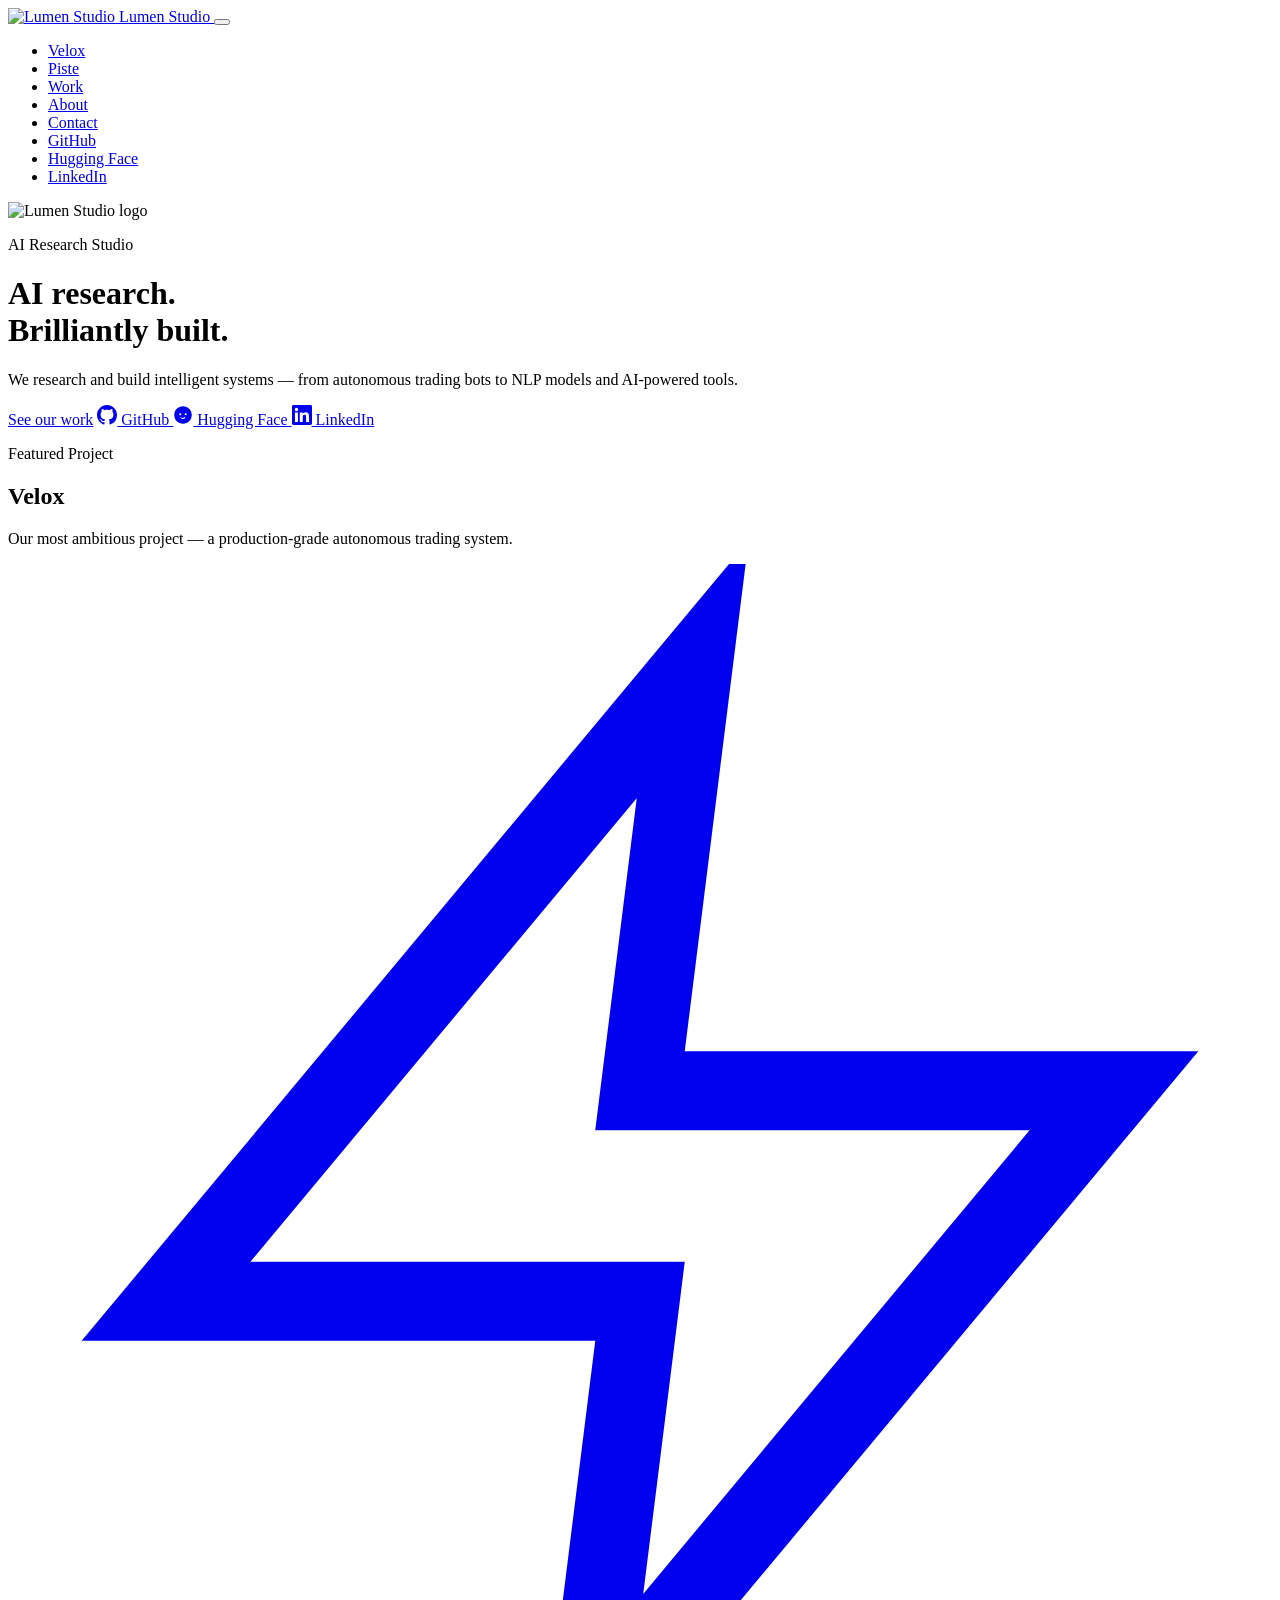
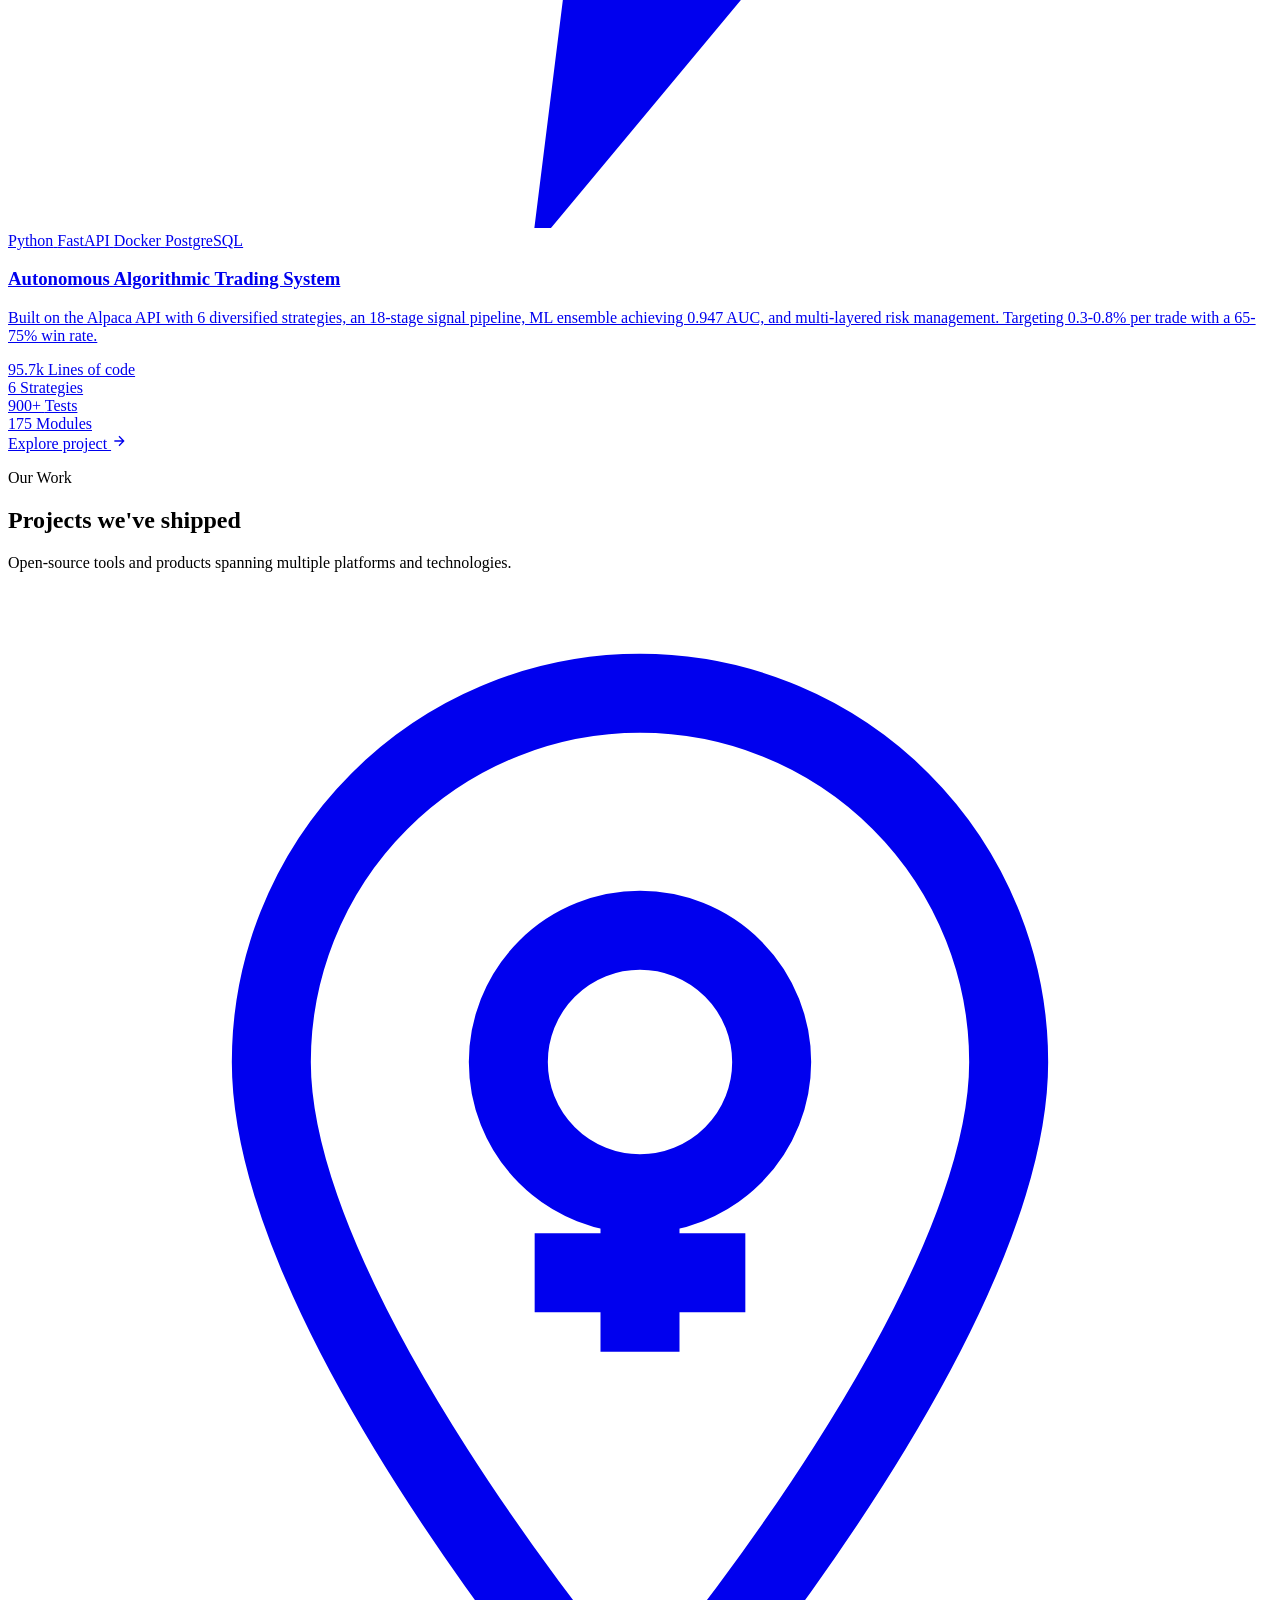
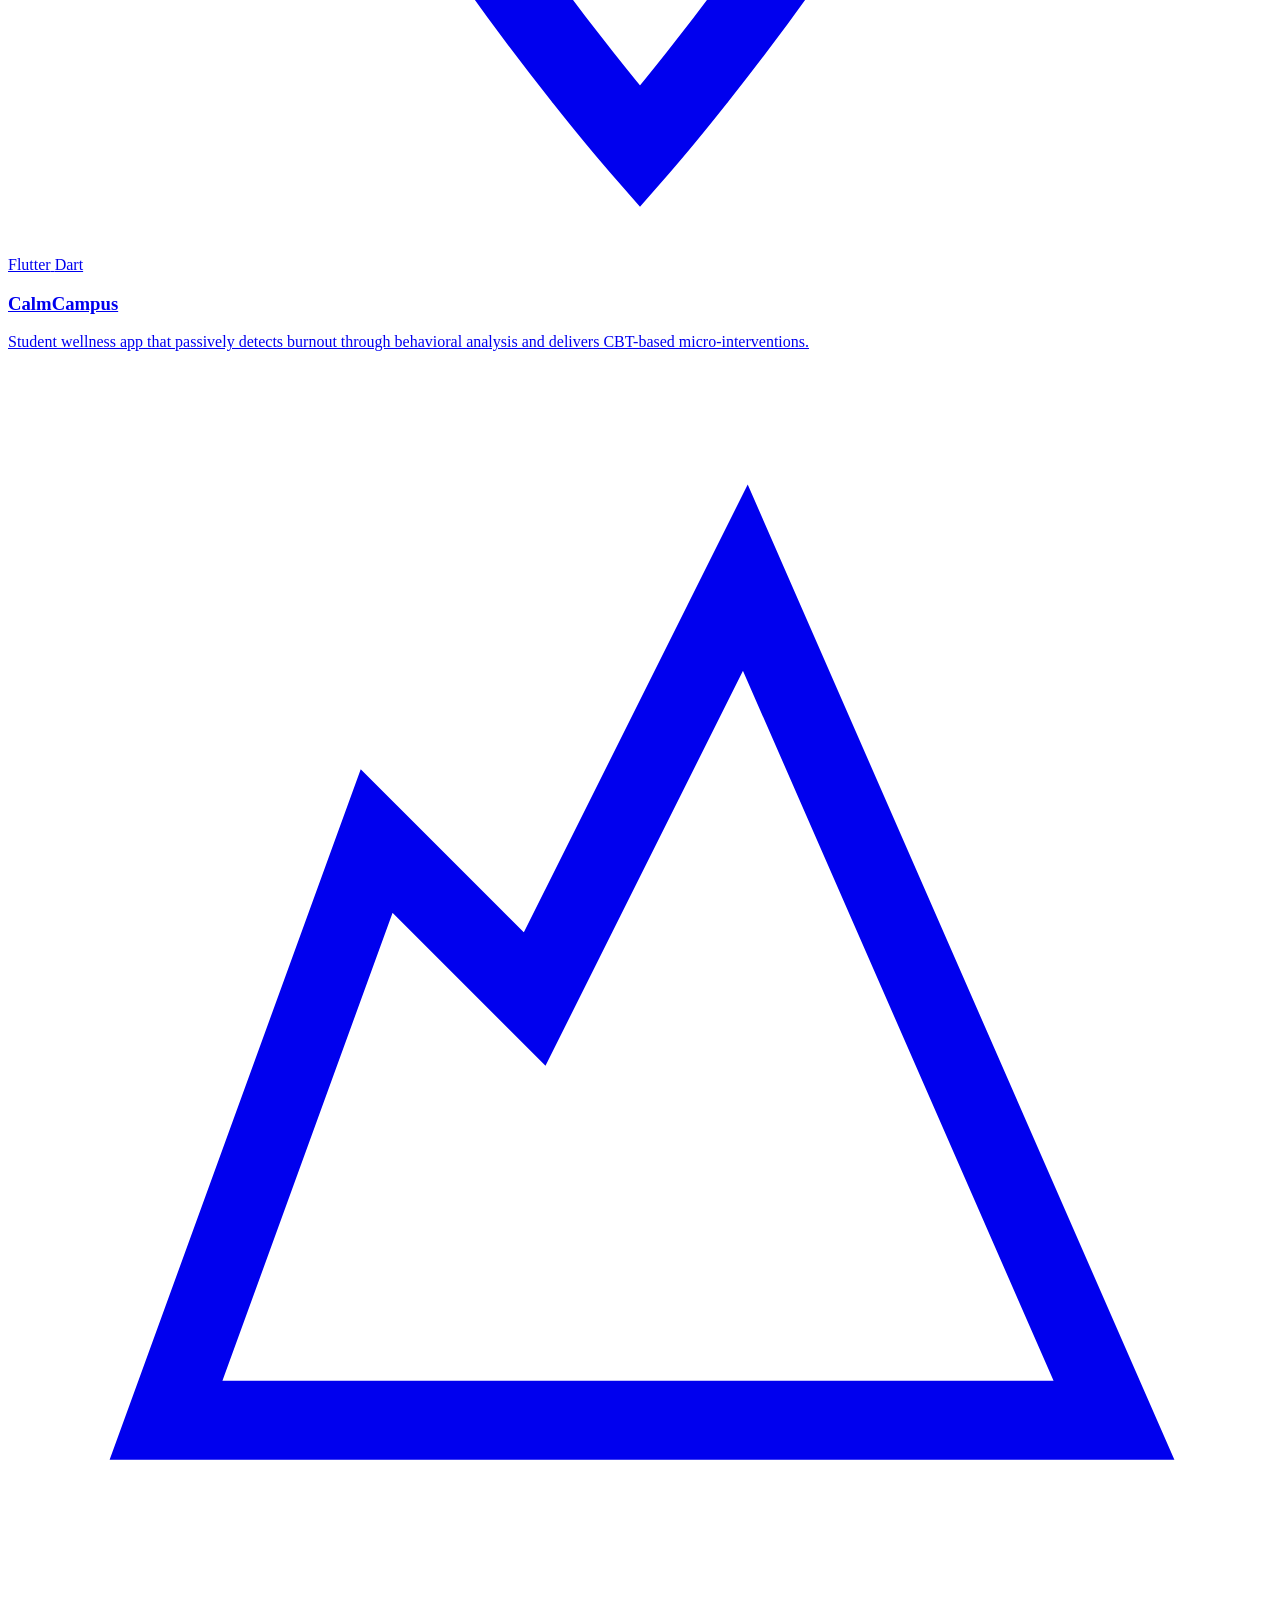
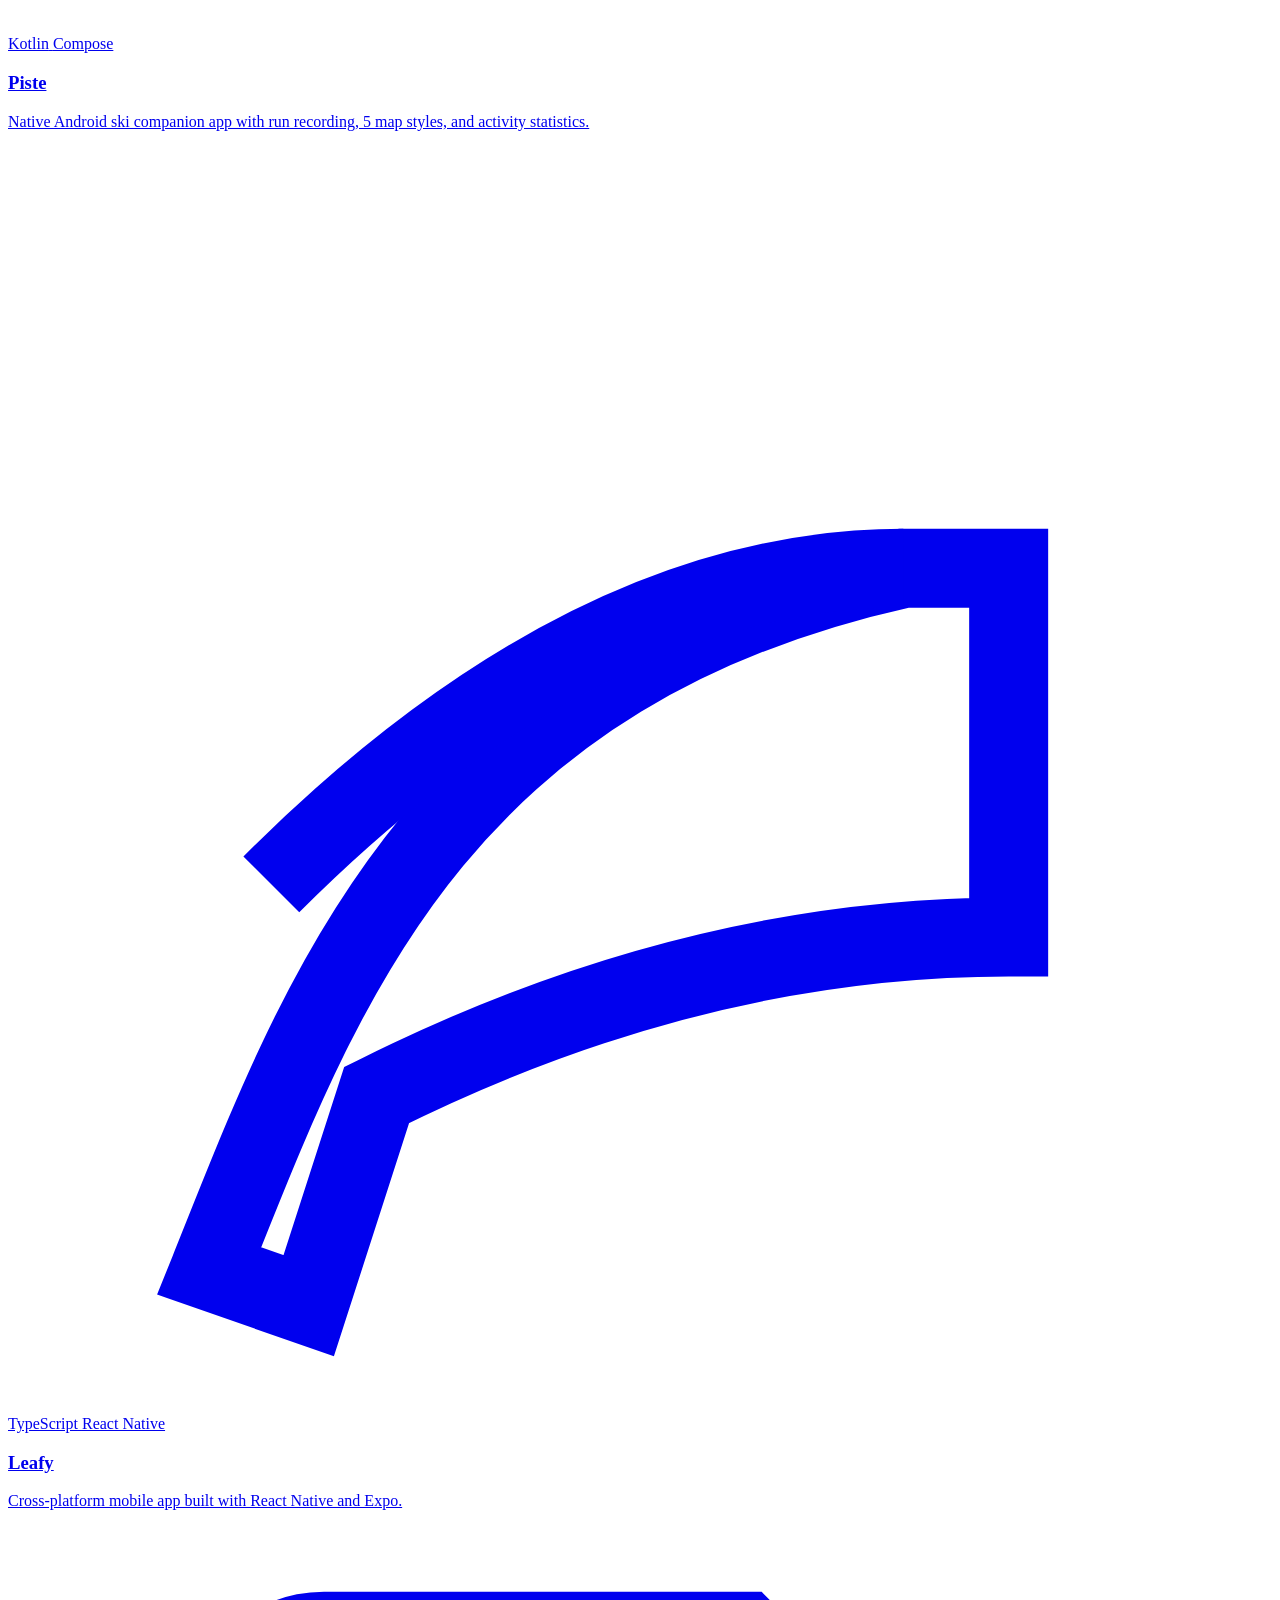
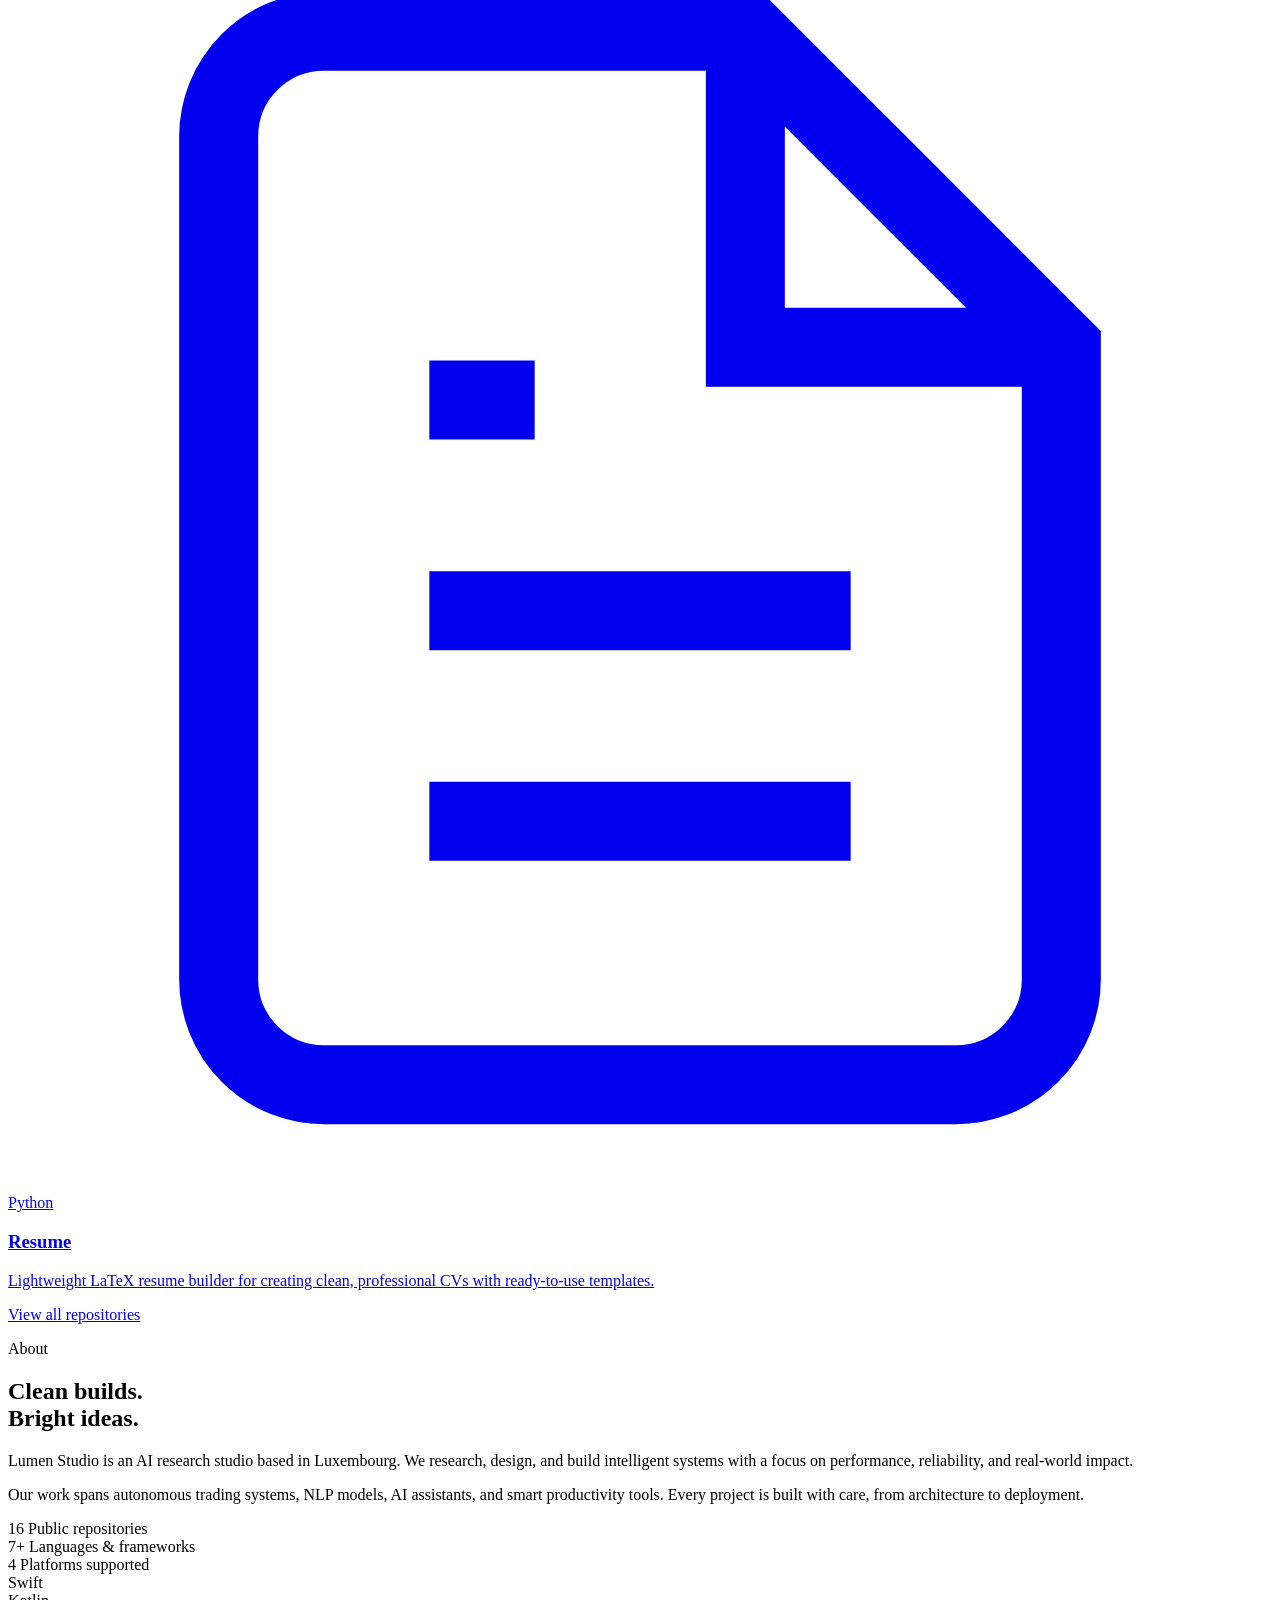
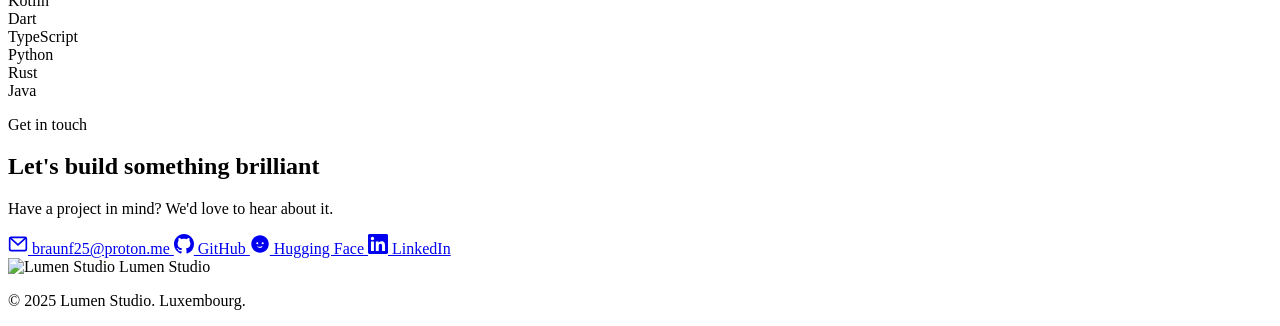
==== commit 7bd94417: "Add base URL for relative links in index.html" ====
--- a/index.html
+++ b/index.html
@@ -1,6 +1,7 @@
 <!DOCTYPE html>
 <html lang="en">
 <head>
+    <base href="/Lumen-Studio/">
     <meta charset="UTF-8">
     <meta name="viewport" content="width=device-width, initial-scale=1.0">
     <title>Lumen Studio — AI research. Brilliantly built.</title>
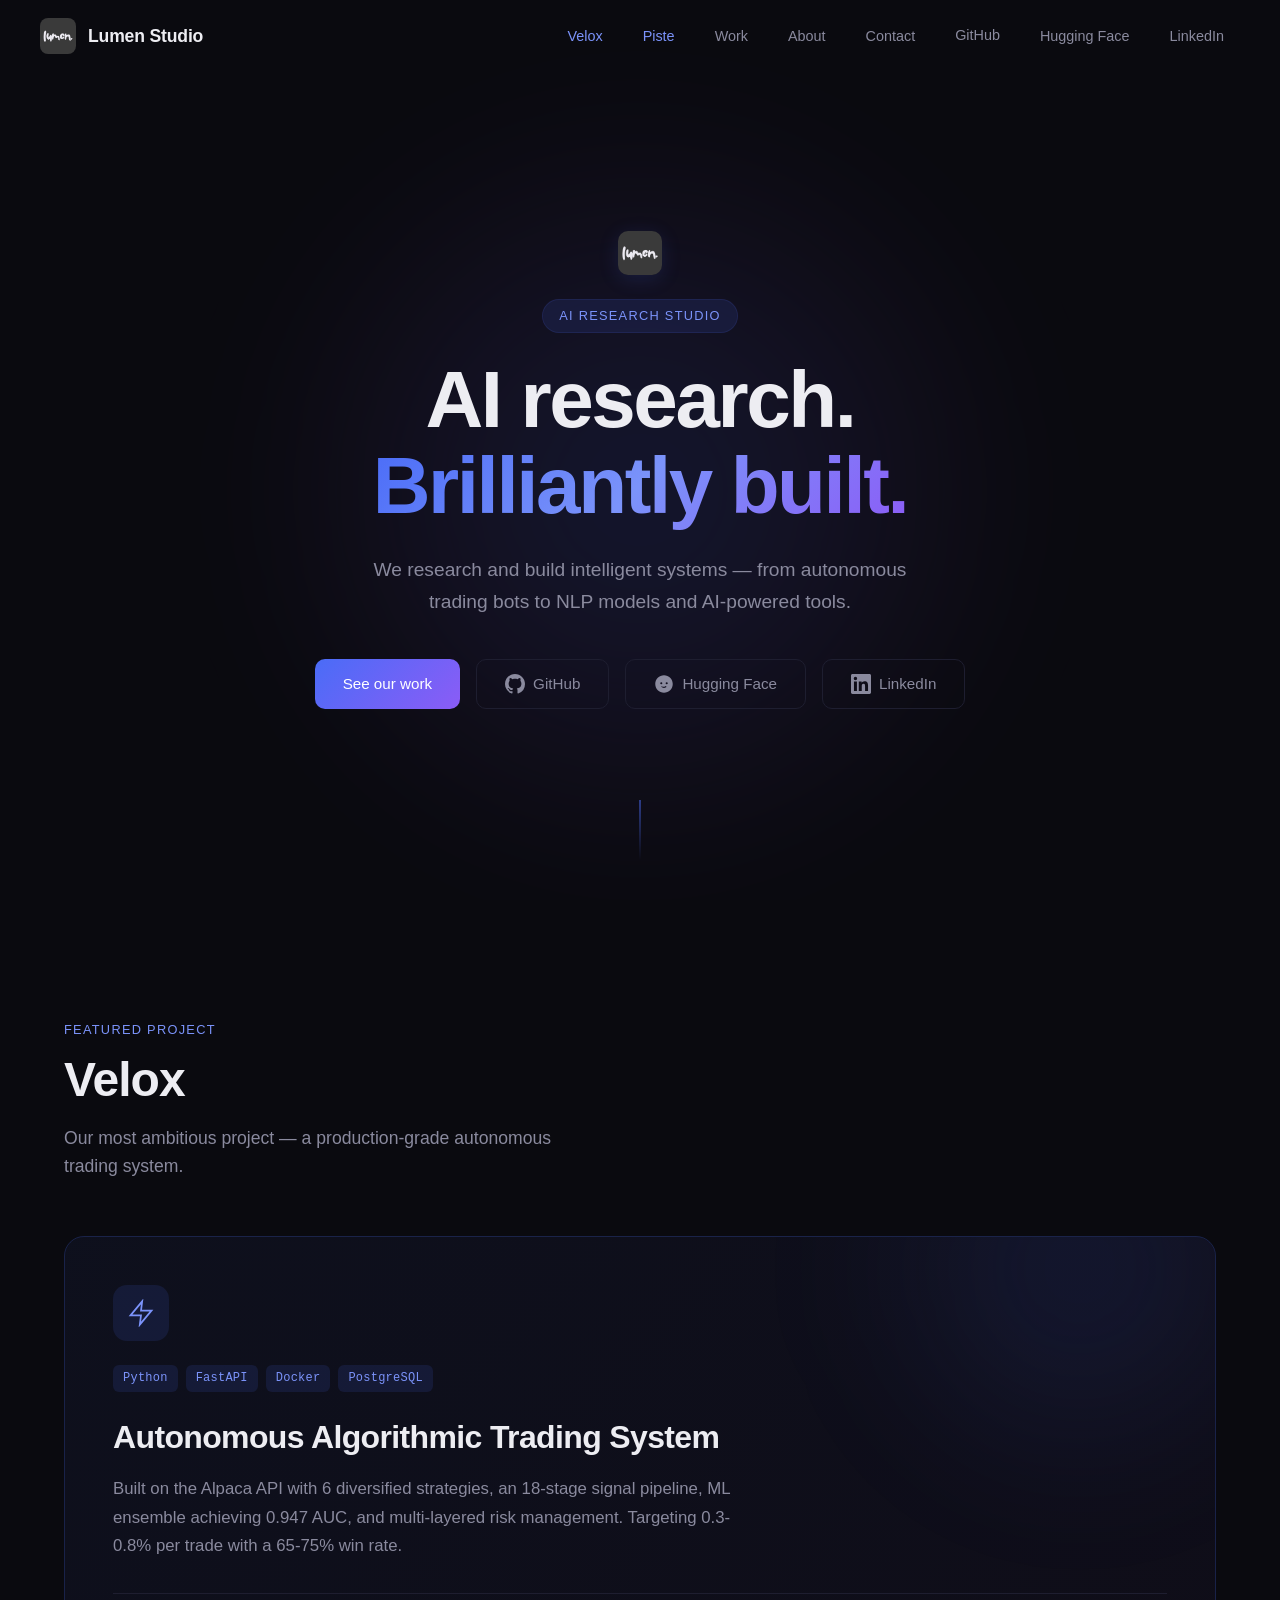
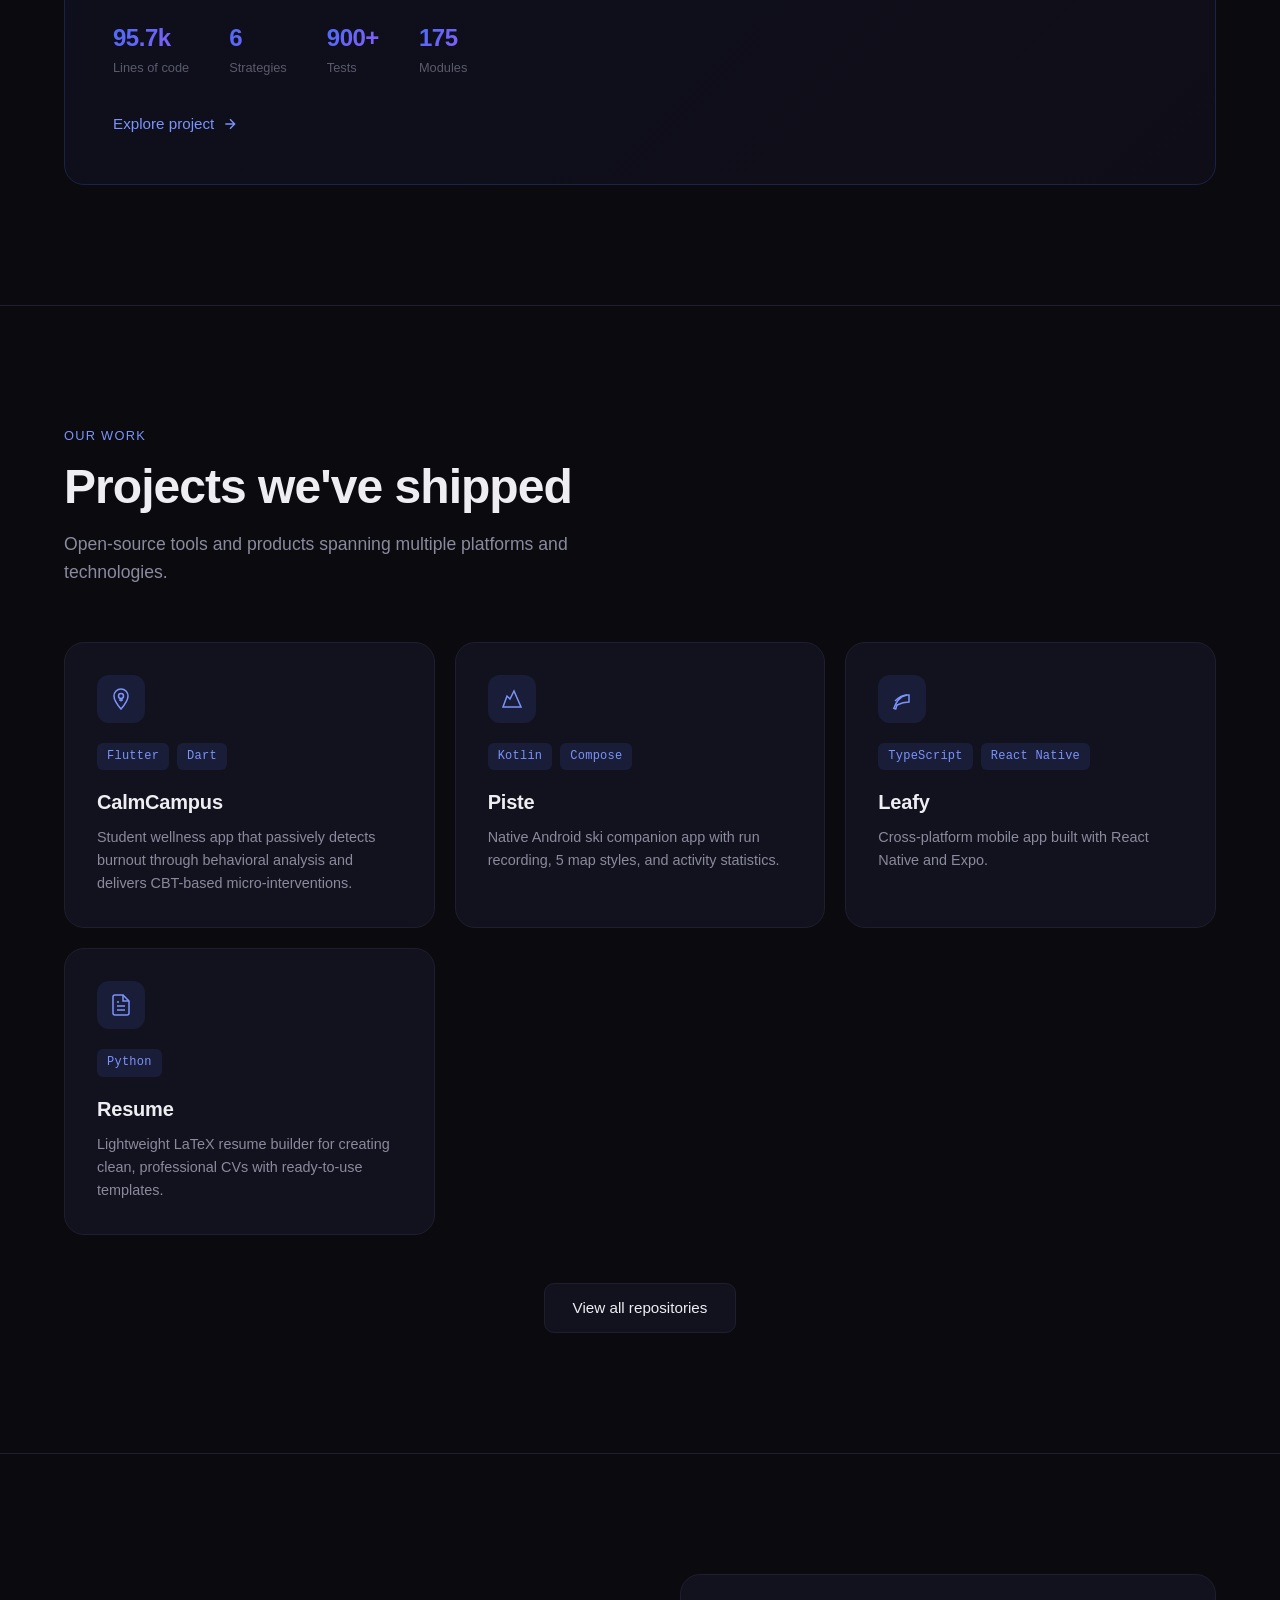
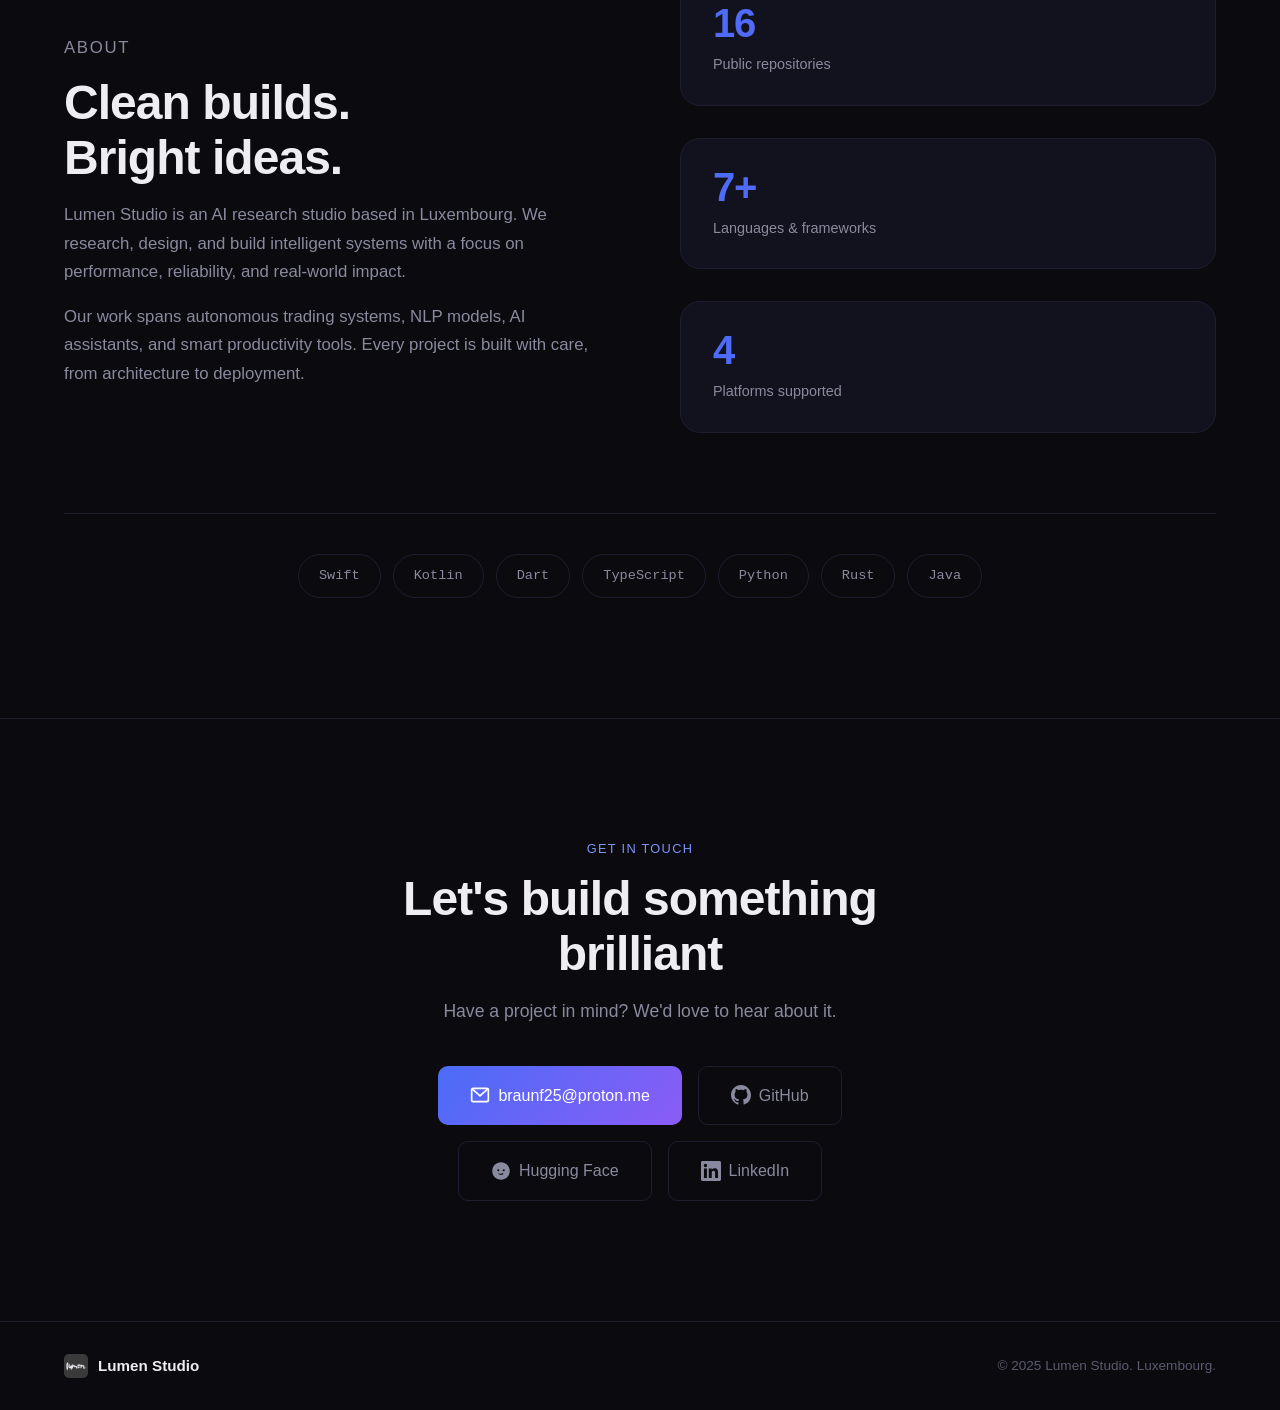
==== commit b6bb7777: "Reversting some changes" ====
--- a/index.html
+++ b/index.html
@@ -1,7 +1,6 @@
 <!DOCTYPE html>
 <html lang="en">
 <head>
-    <base href="/Lumen-Studio/">
     <meta charset="UTF-8">
     <meta name="viewport" content="width=device-width, initial-scale=1.0">
     <title>Lumen Studio — AI research. Brilliantly built.</title>
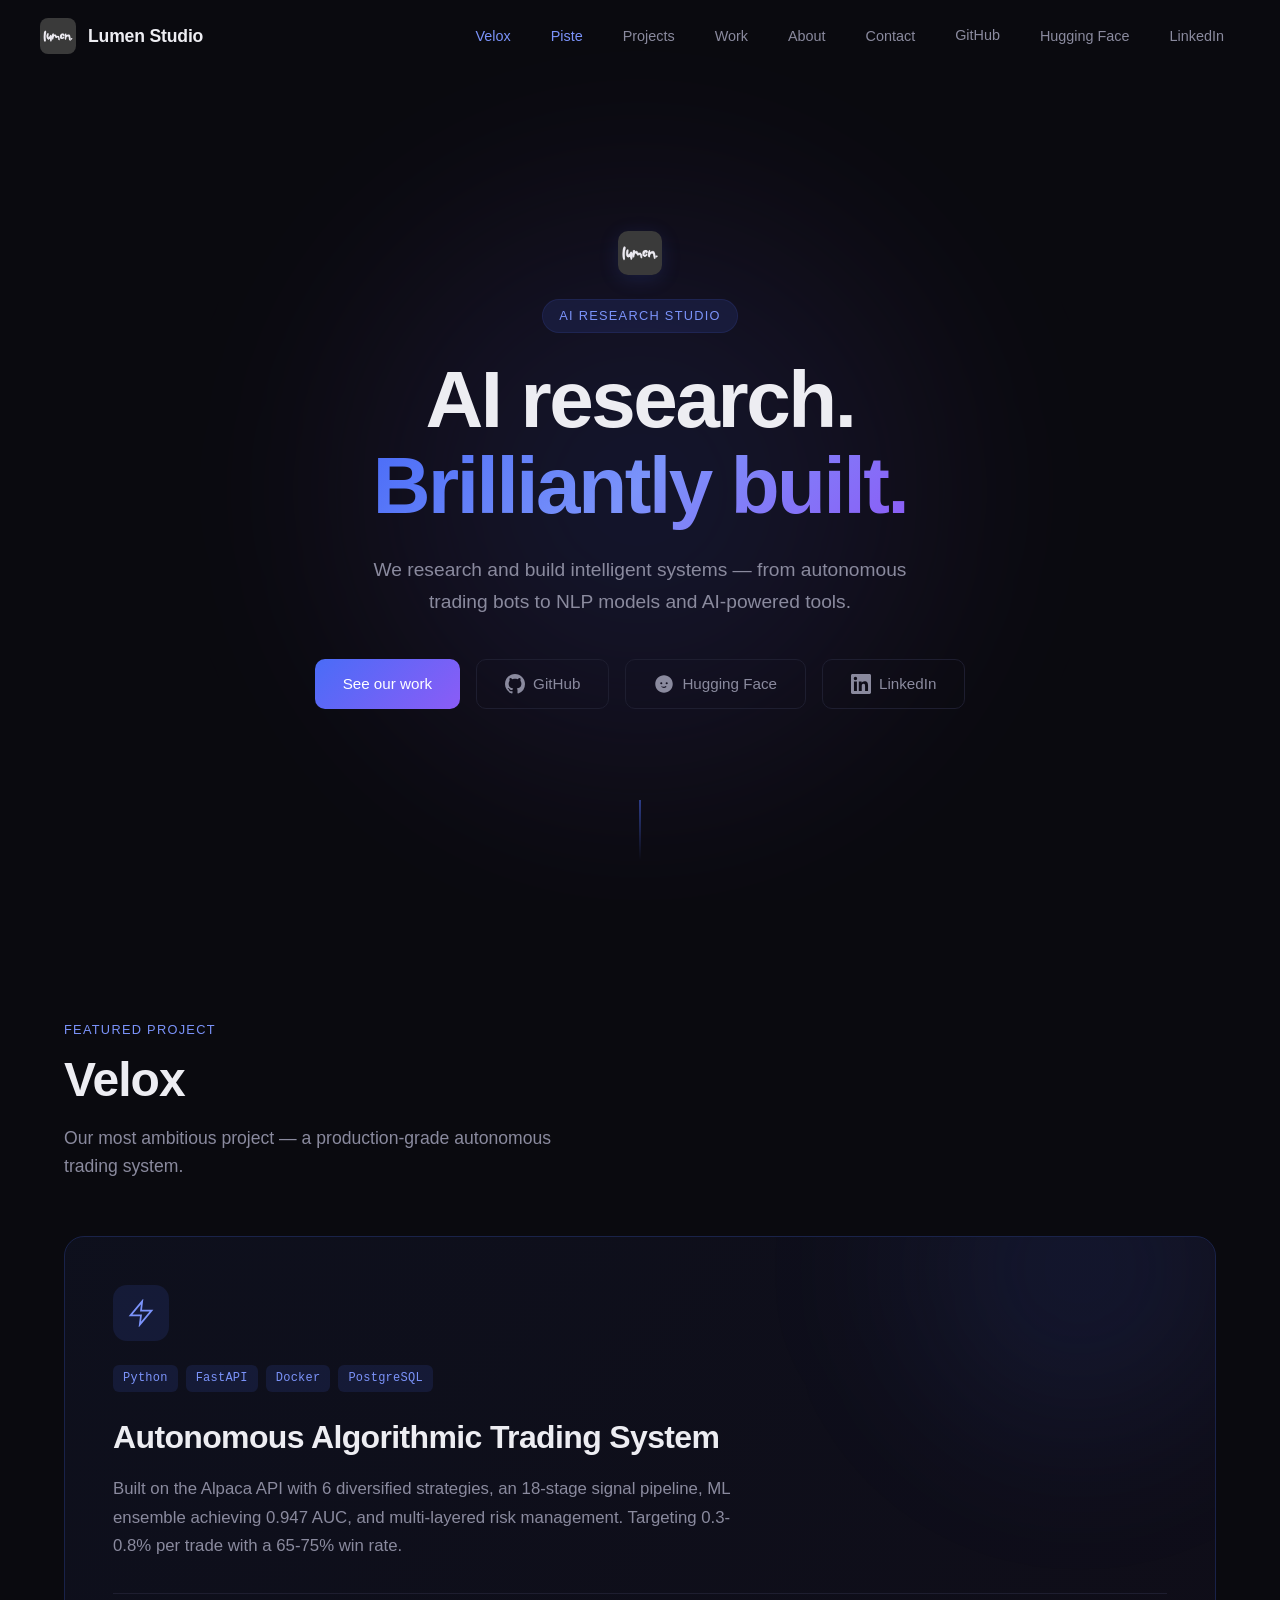
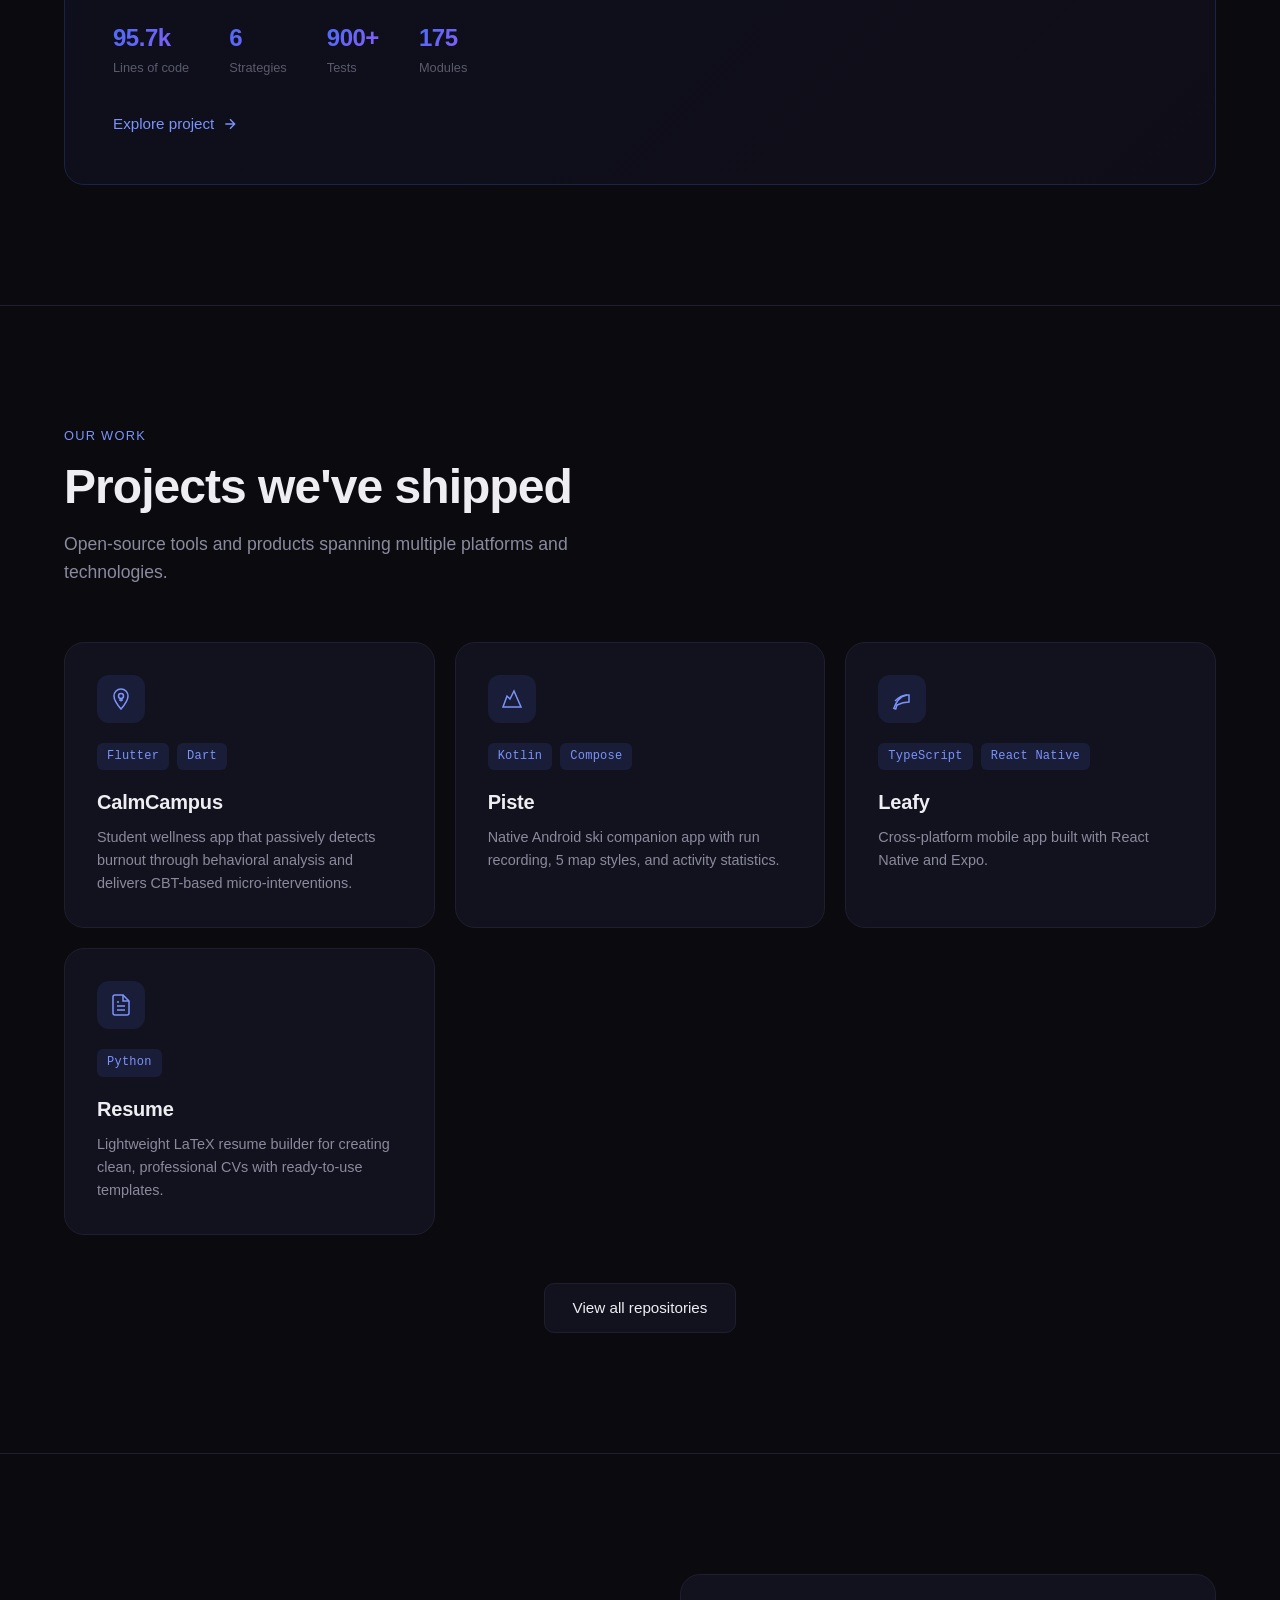
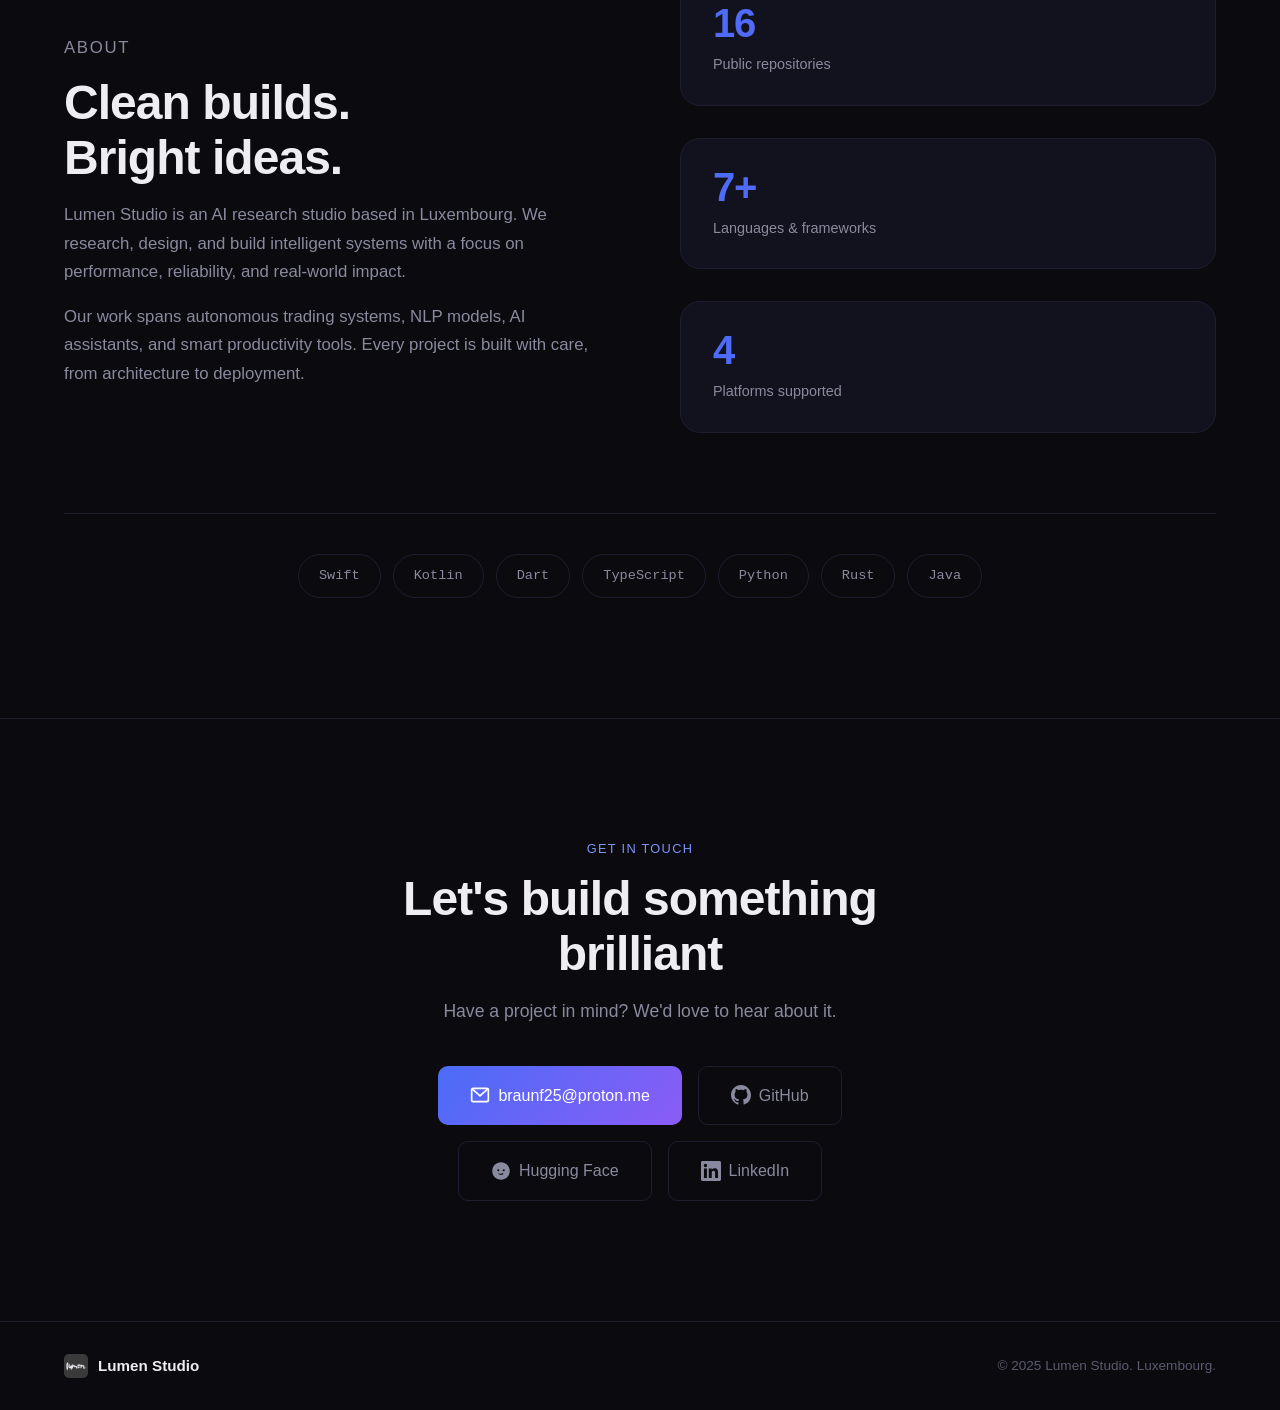
==== commit 8453efe8: "Adding a seperate projects page" ====
--- a/index.html
+++ b/index.html
@@ -29,6 +29,7 @@
             <ul class="nav-links" id="nav-links">
                 <li><a href="velox.html" class="nav-velox">Velox</a></li>
                 <li><a href="piste.html" class="nav-piste">Piste</a></li>
+                <li><a href="projects.html" class="nav-projects">Projects</a></li>
                 <li><a href="#work">Work</a></li>
                 <li><a href="#about">About</a></li>
                 <li><a href="#contact">Contact</a></li>
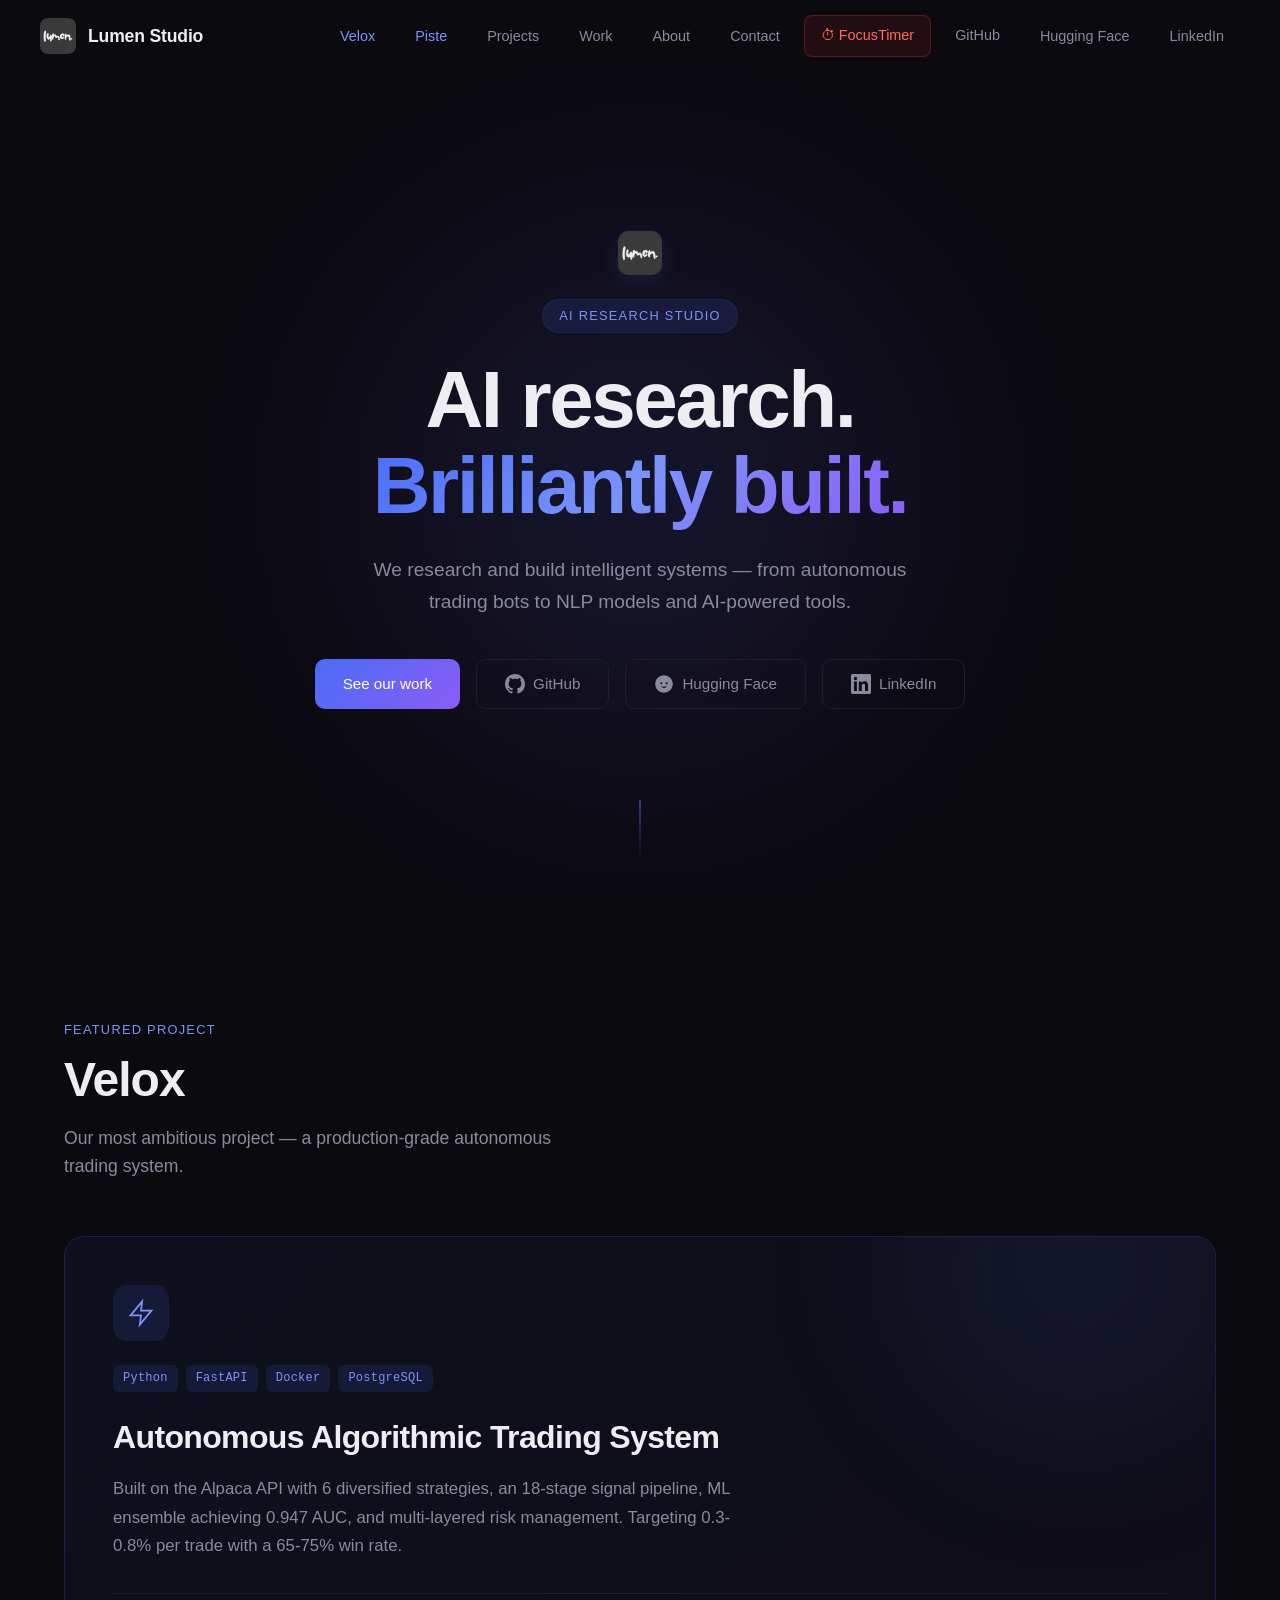
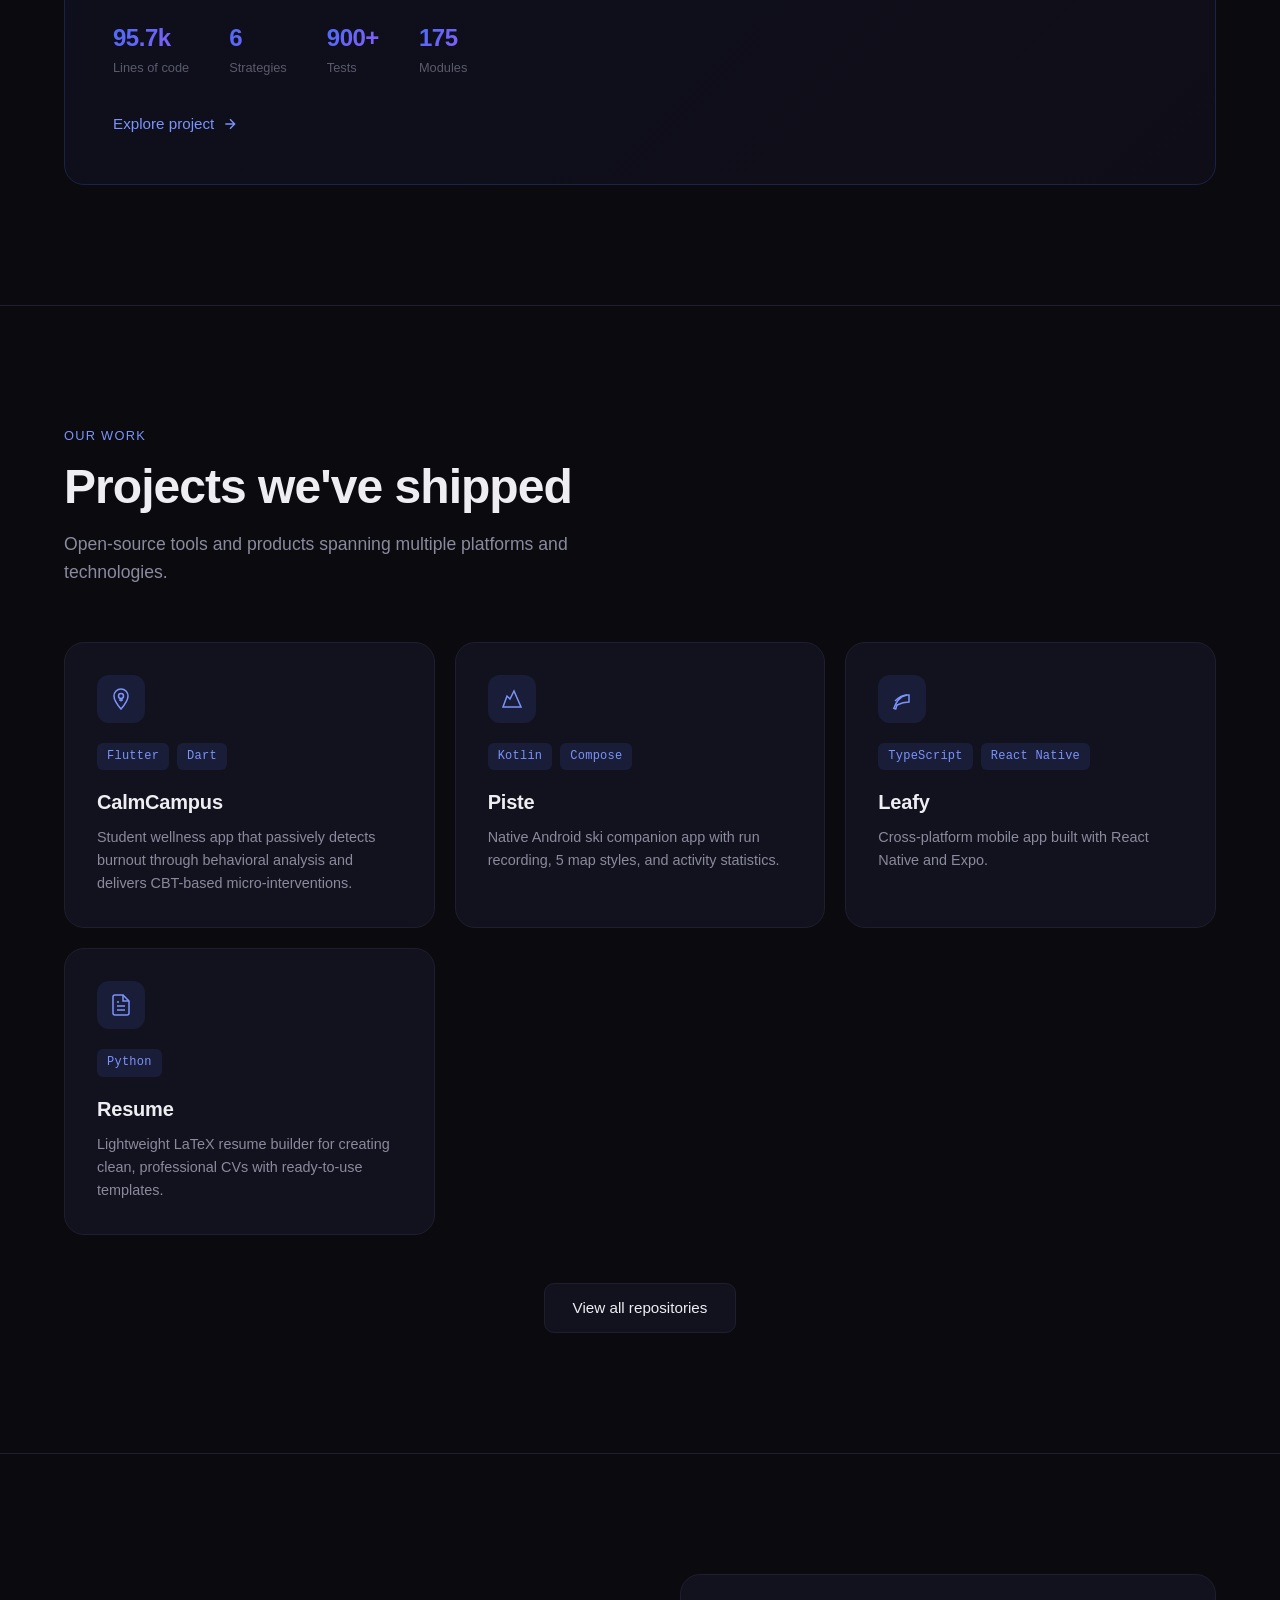
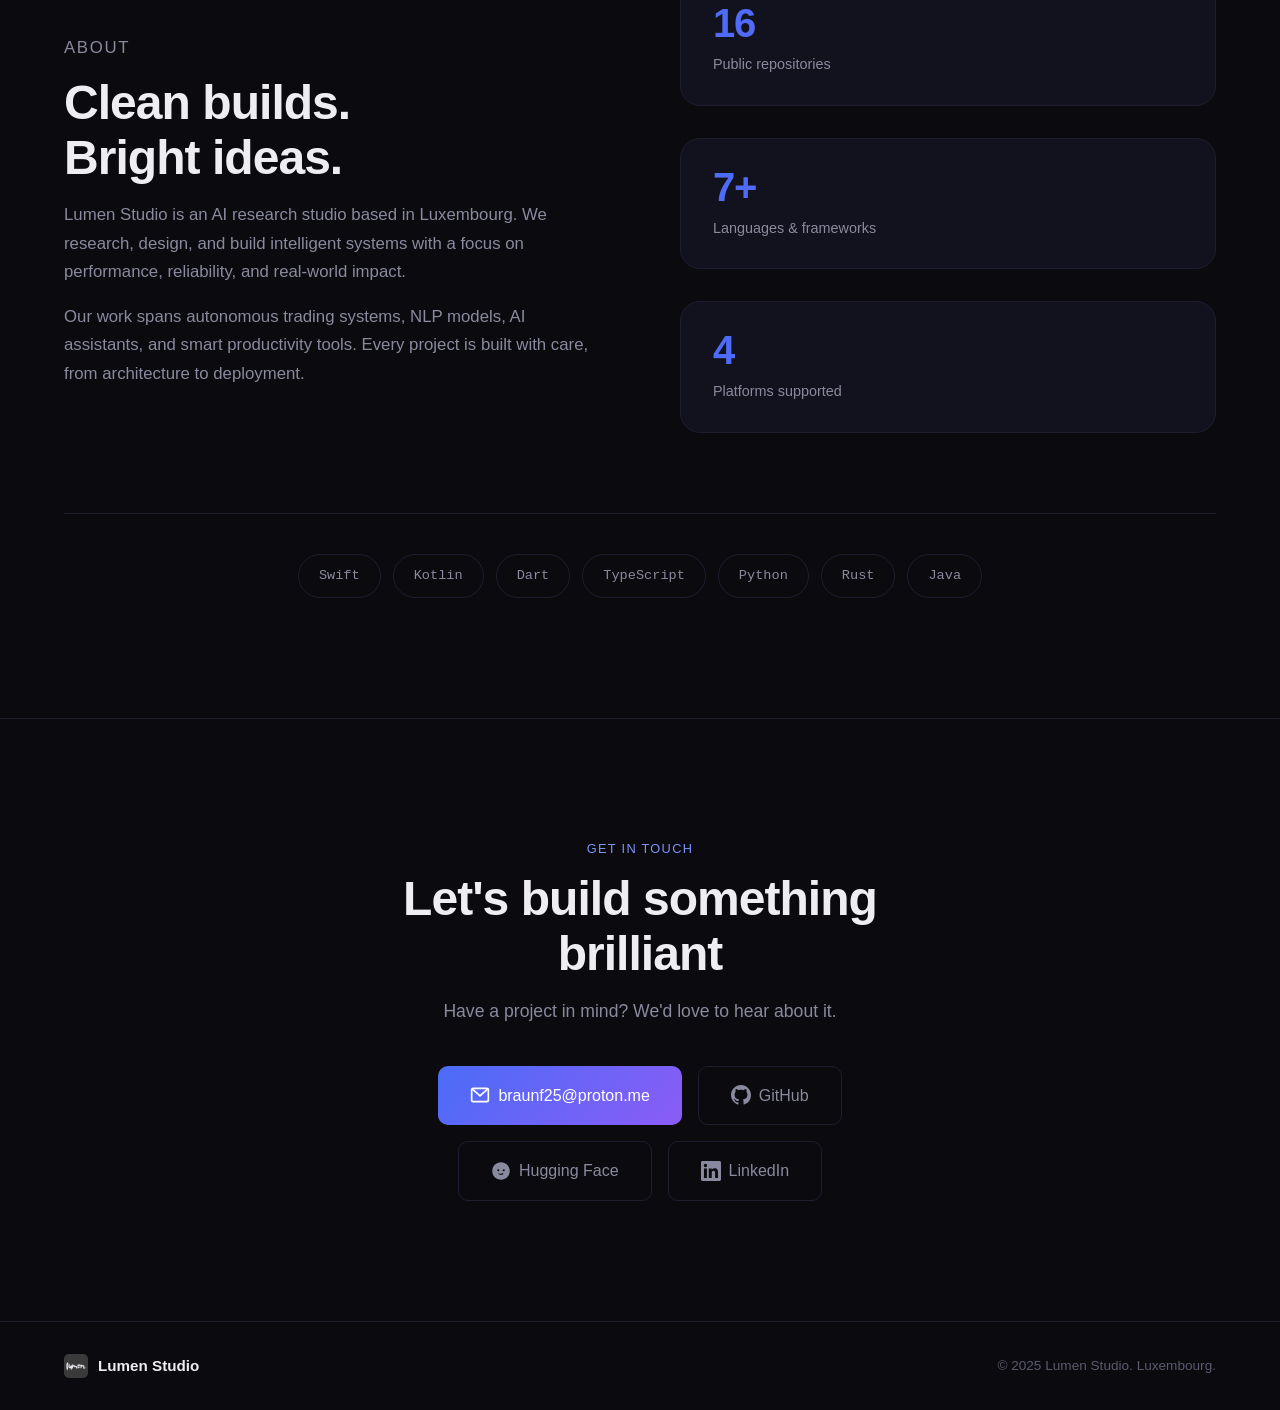
==== commit d39f6aa8: "Fix projects page black screen; add FocusTimer nav button - Add .proj-card to IntersectionObserver s" ====
--- a/index.html
+++ b/index.html
@@ -33,6 +33,7 @@
                 <li><a href="#work">Work</a></li>
                 <li><a href="#about">About</a></li>
                 <li><a href="#contact">Contact</a></li>
+                <li><a href="https://focus.braunf.com" target="_blank" rel="noopener" class="nav-focus">⏱ FocusTimer</a></li>
                 <li><a href="https://github.com/lumenworksco" target="_blank" rel="noopener" class="nav-github">GitHub</a></li>
                 <li><a href="https://huggingface.co/iPwnds" target="_blank" rel="noopener">Hugging Face</a></li>
                 <li><a href="https://www.linkedin.com/in/braunflorian25/" target="_blank" rel="noopener">LinkedIn</a></li>
--- a/style.css
+++ b/style.css
@@ -1023,6 +1023,26 @@
     border-top: 1px solid var(--border);
 }
 
+/* ===== FocusTimer nav button ===== */
+.nav-focus {
+    display: inline-flex;
+    align-items: center;
+    gap: 6px;
+    padding: 5px 13px;
+    border-radius: 8px;
+    background: rgba(255, 59, 48, 0.1);
+    border: 1px solid rgba(255, 59, 48, 0.25);
+    color: #ff6b60 !important;
+    font-size: 0.875rem;
+    font-weight: 500;
+    transition: background var(--transition), border-color var(--transition), color var(--transition);
+}
+.nav-focus:hover {
+    background: rgba(255, 59, 48, 0.18);
+    border-color: rgba(255, 59, 48, 0.45);
+    color: #ff8a82 !important;
+}
+
 /* ===== Animations ===== */
 .fade-in {
     opacity: 0;
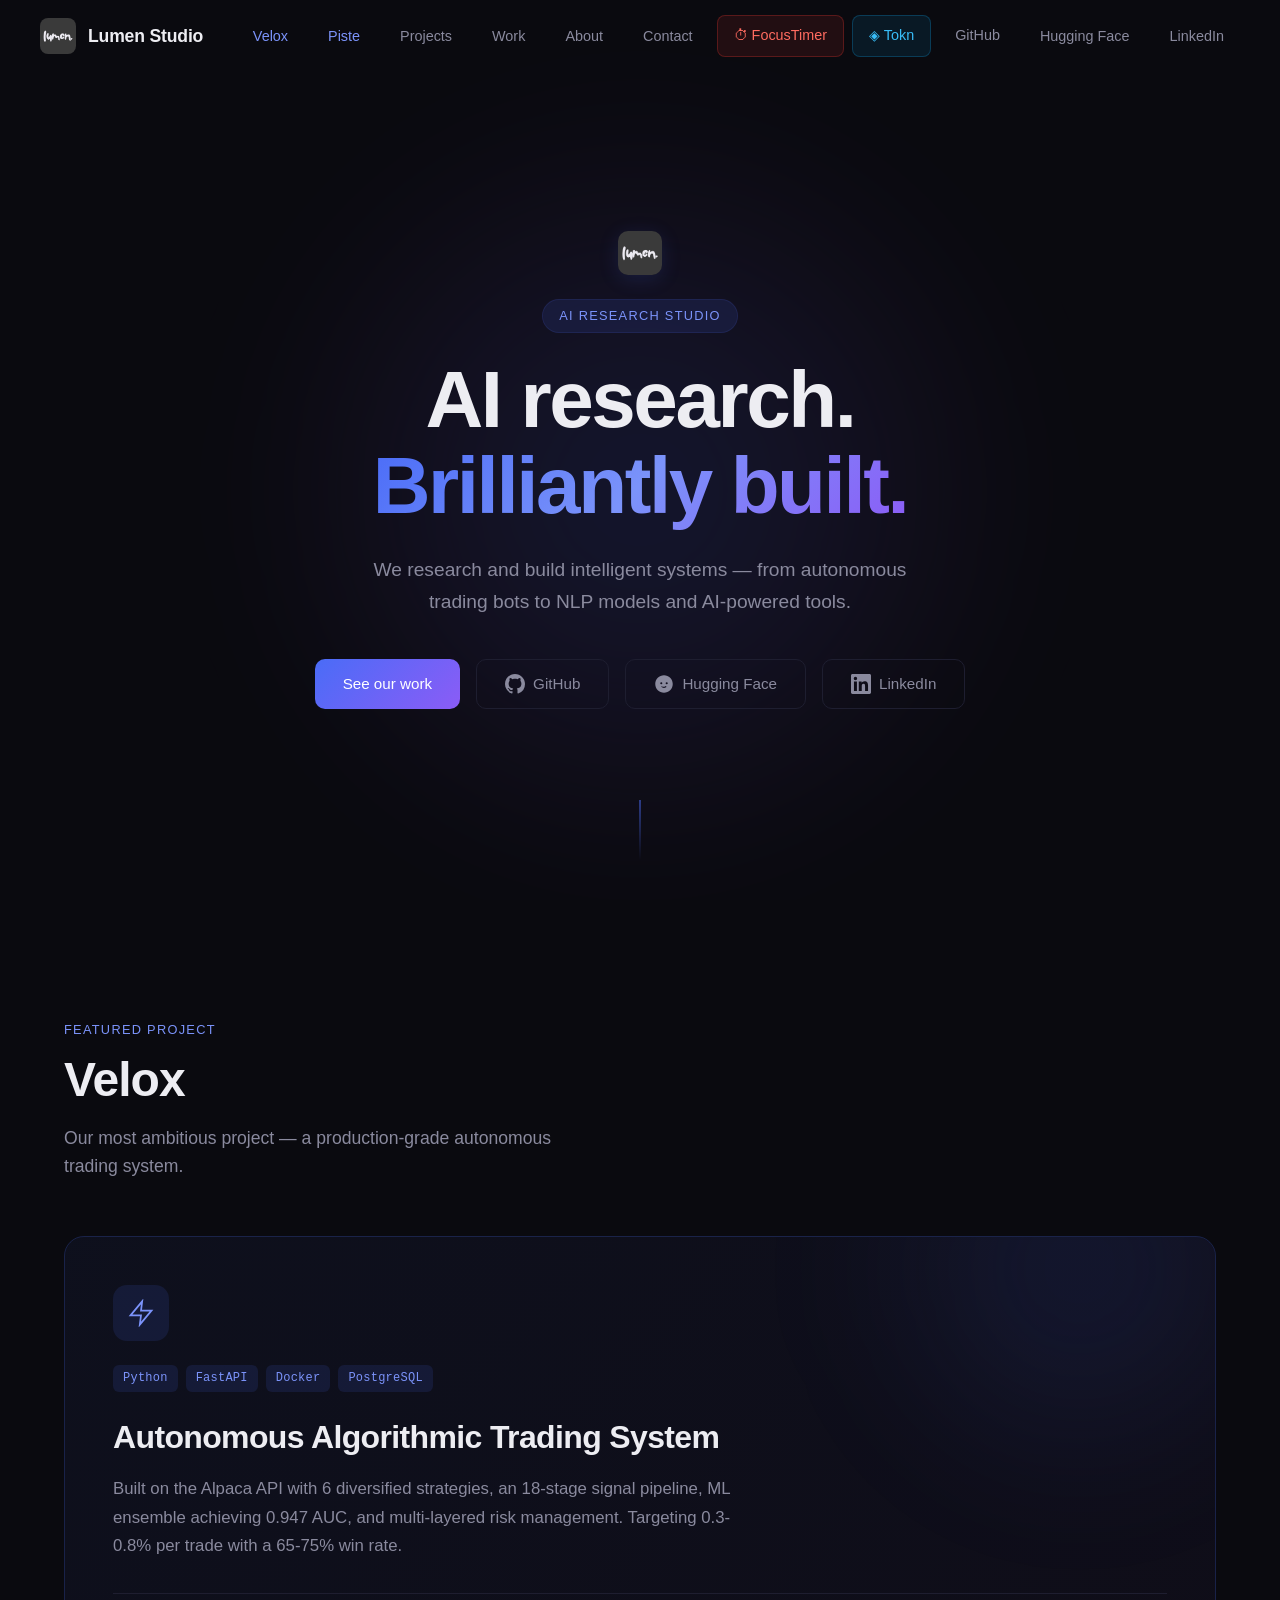
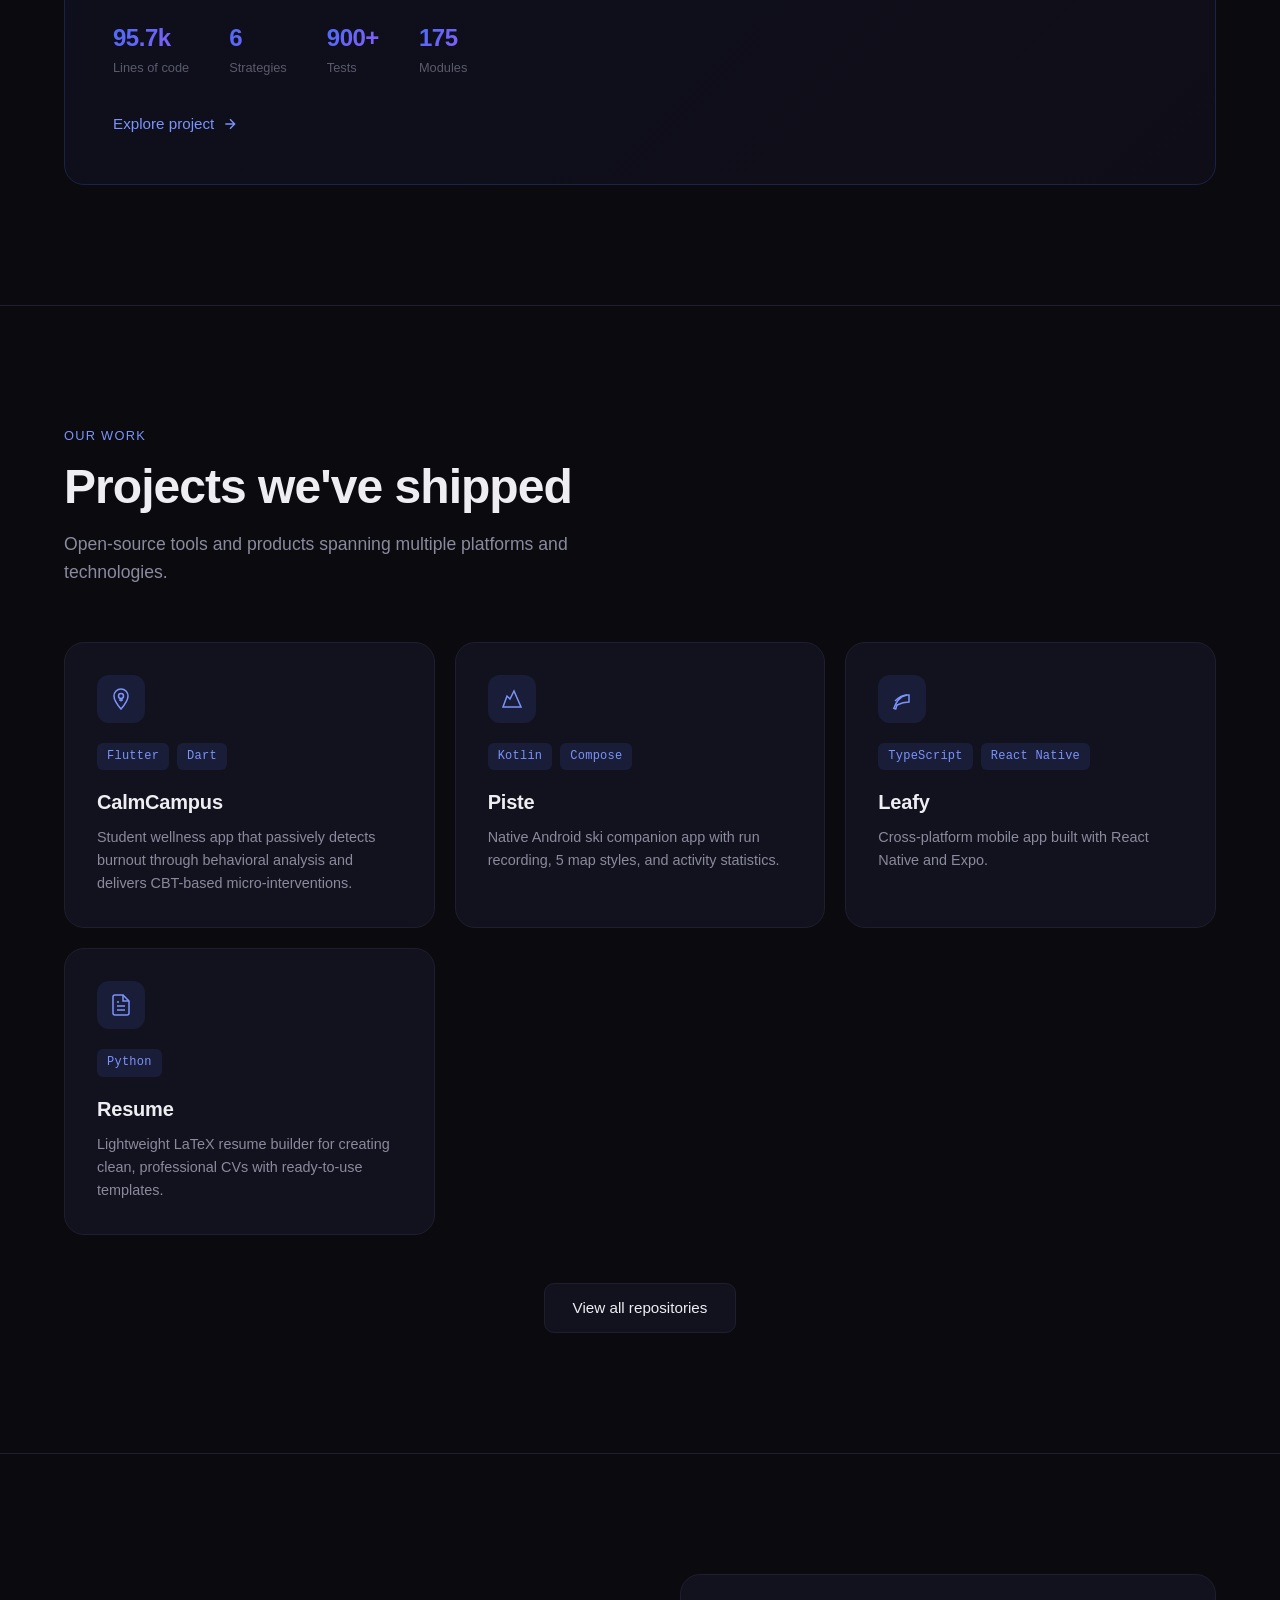
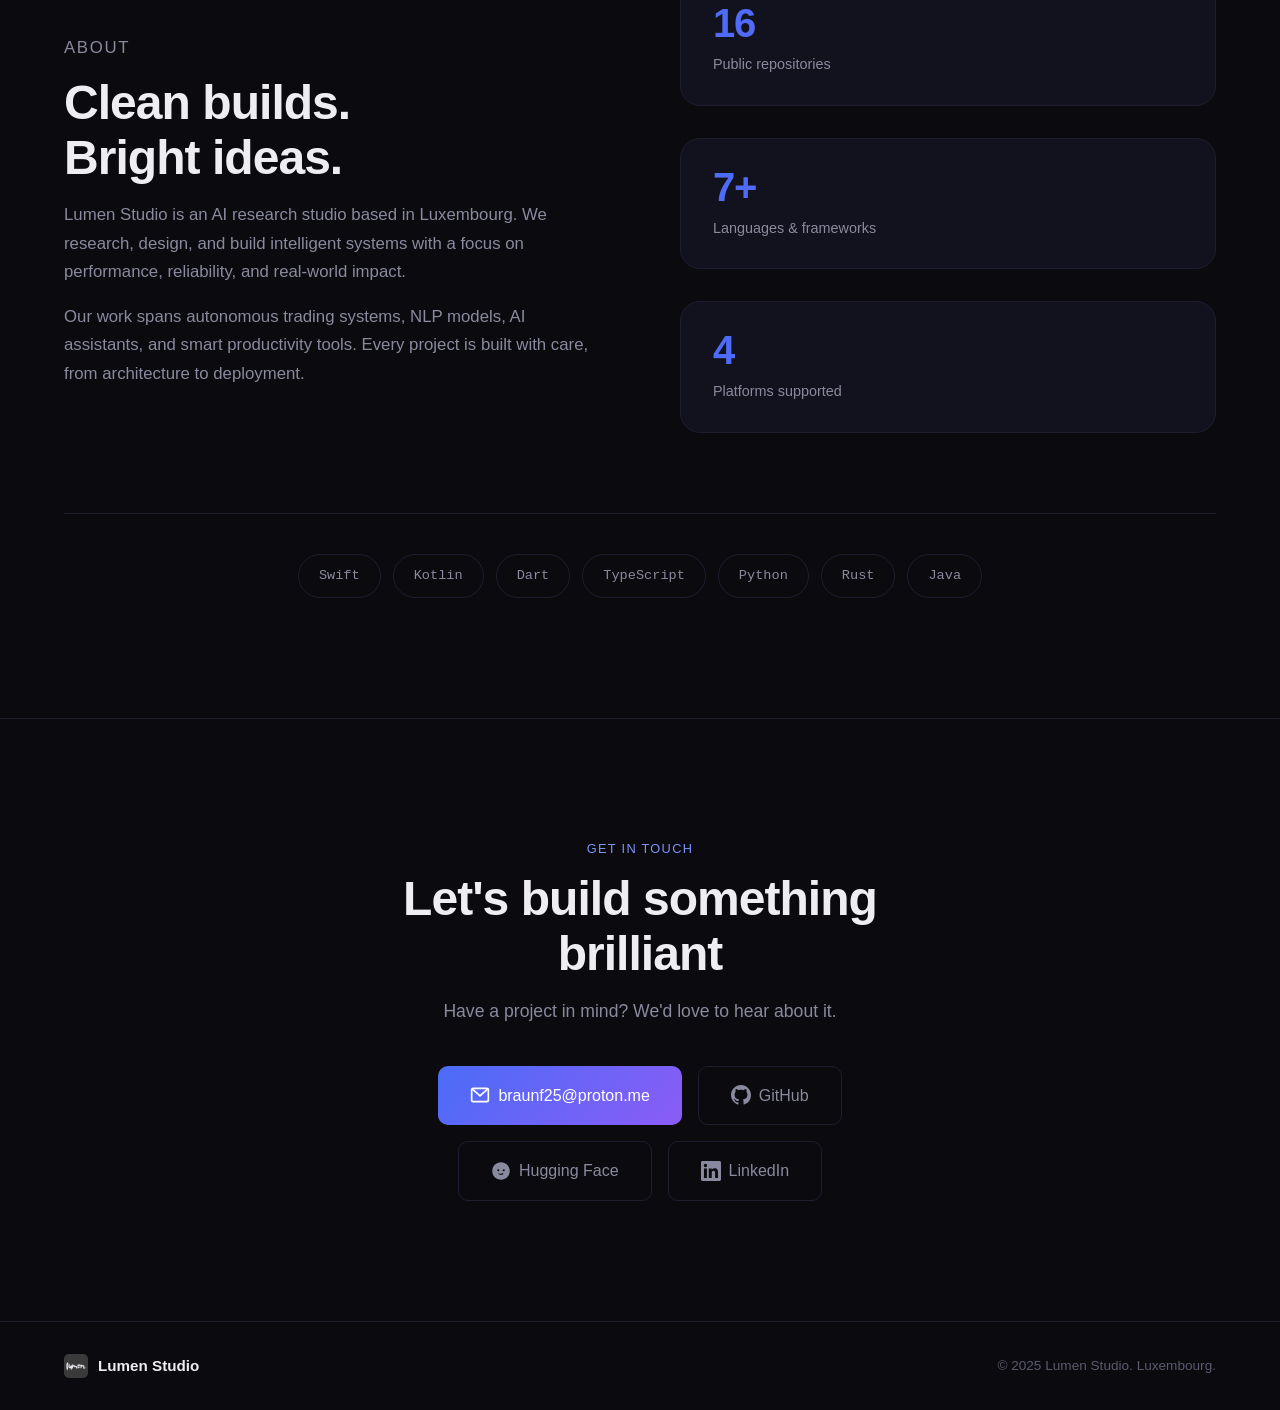
==== commit 9fcf0dda: "Adding some major changes" ====
--- a/index.html
+++ b/index.html
@@ -34,6 +34,7 @@
                 <li><a href="#about">About</a></li>
                 <li><a href="#contact">Contact</a></li>
                 <li><a href="https://focus.braunf.com" target="_blank" rel="noopener" class="nav-focus">⏱ FocusTimer</a></li>
+                <li><a href="https://tokn.braunf.com" target="_blank" rel="noopener" class="nav-tokn">◈ Tokn</a></li>
                 <li><a href="https://github.com/lumenworksco" target="_blank" rel="noopener" class="nav-github">GitHub</a></li>
                 <li><a href="https://huggingface.co/iPwnds" target="_blank" rel="noopener">Hugging Face</a></li>
                 <li><a href="https://www.linkedin.com/in/braunflorian25/" target="_blank" rel="noopener">LinkedIn</a></li>
--- a/style.css
+++ b/style.css
@@ -1043,6 +1043,26 @@
     color: #ff8a82 !important;
 }
 
+/* ===== Tokn nav button ===== */
+.nav-tokn {
+    display: inline-flex;
+    align-items: center;
+    gap: 6px;
+    padding: 5px 13px;
+    border-radius: 8px;
+    background: rgba(14, 165, 233, 0.1);
+    border: 1px solid rgba(14, 165, 233, 0.25);
+    color: #38bdf8 !important;
+    font-size: 0.875rem;
+    font-weight: 500;
+    transition: background var(--transition), border-color var(--transition), color var(--transition);
+}
+.nav-tokn:hover {
+    background: rgba(14, 165, 233, 0.18);
+    border-color: rgba(14, 165, 233, 0.45);
+    color: #7dd3fc !important;
+}
+
 /* ===== Animations ===== */
 .fade-in {
     opacity: 0;
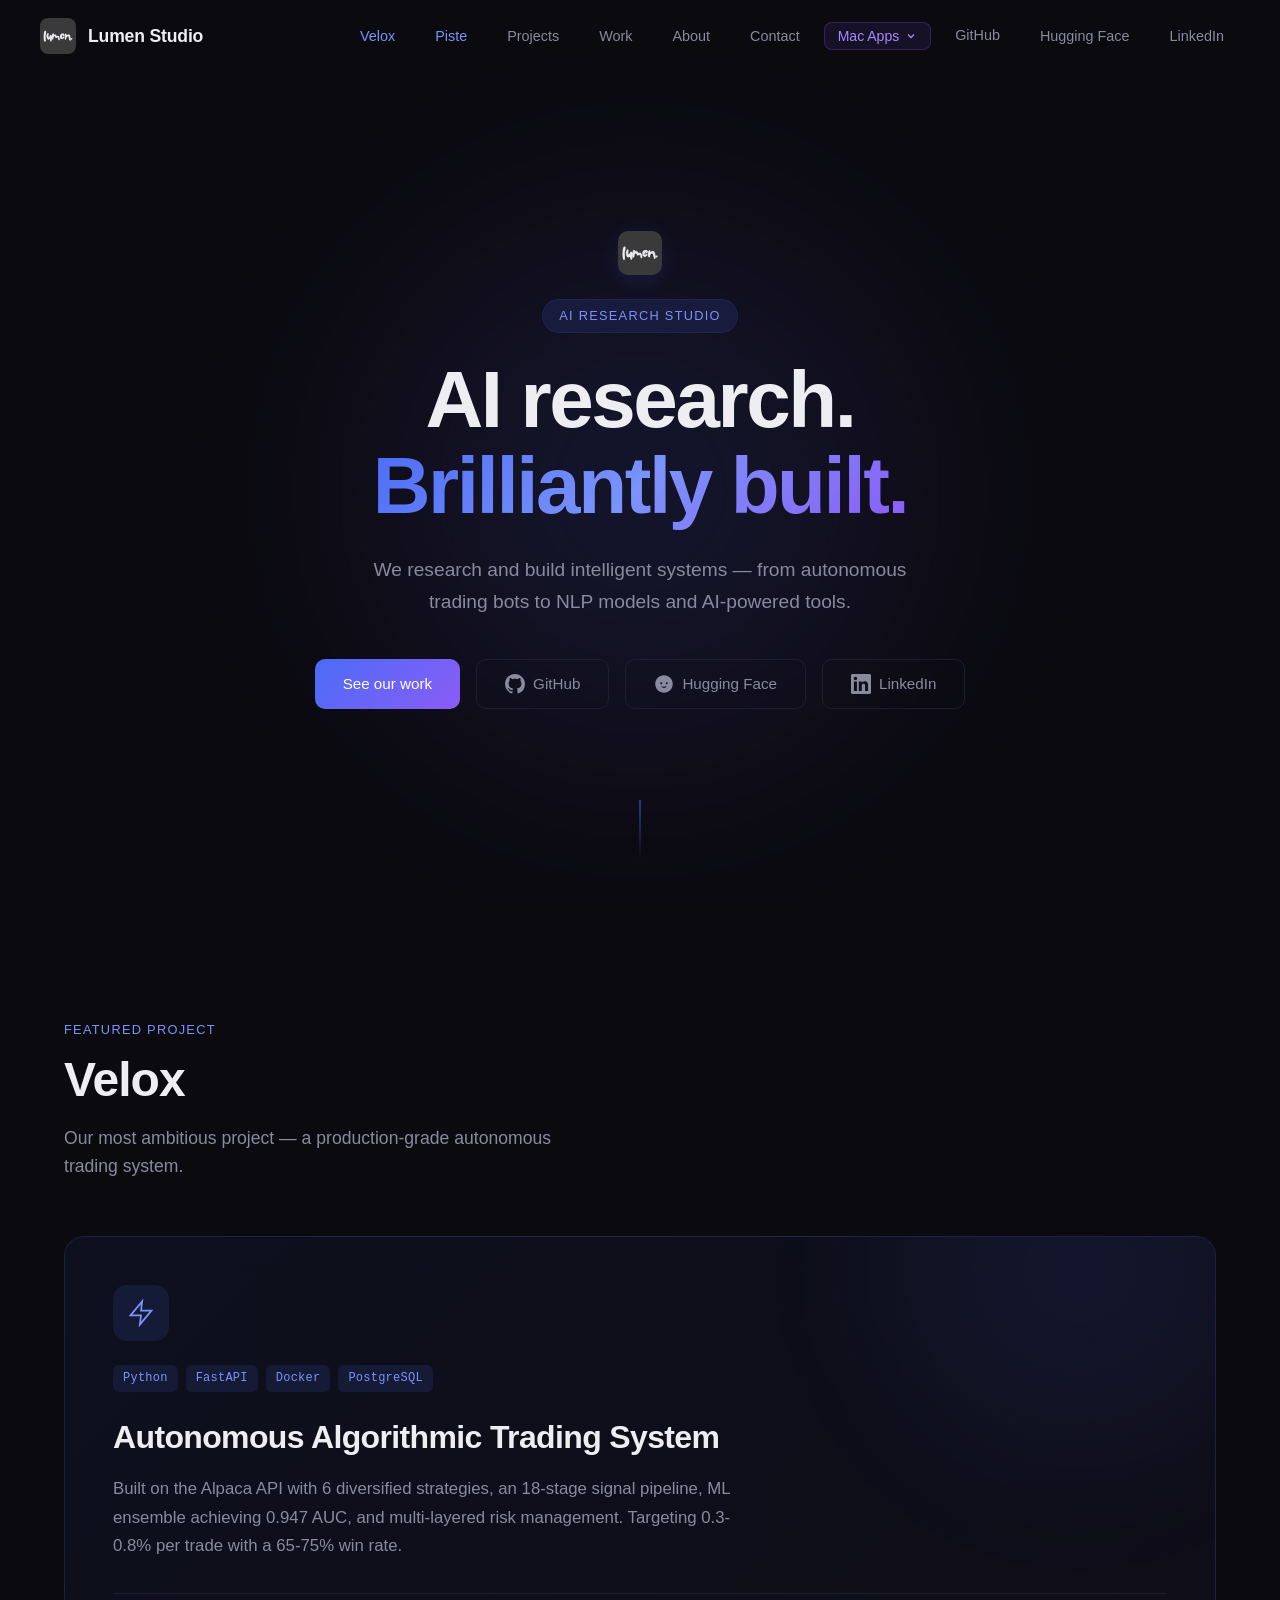
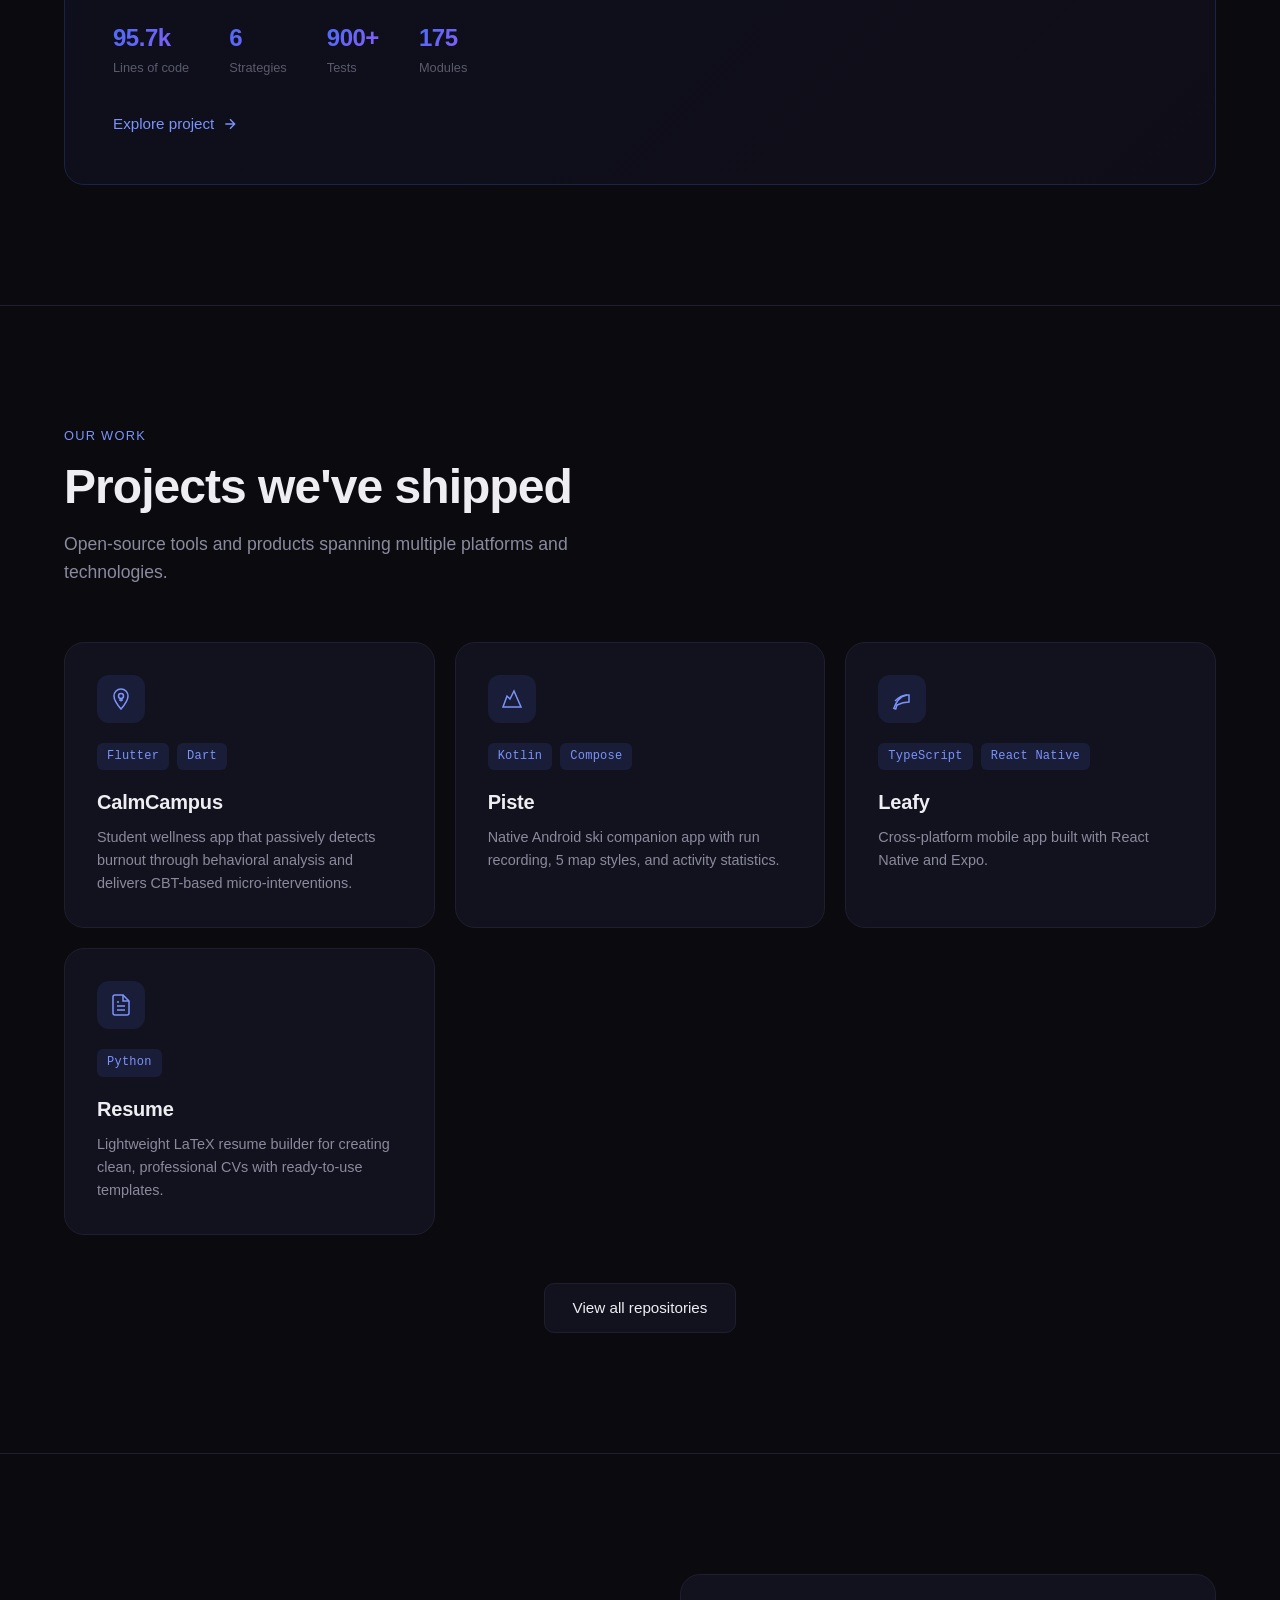
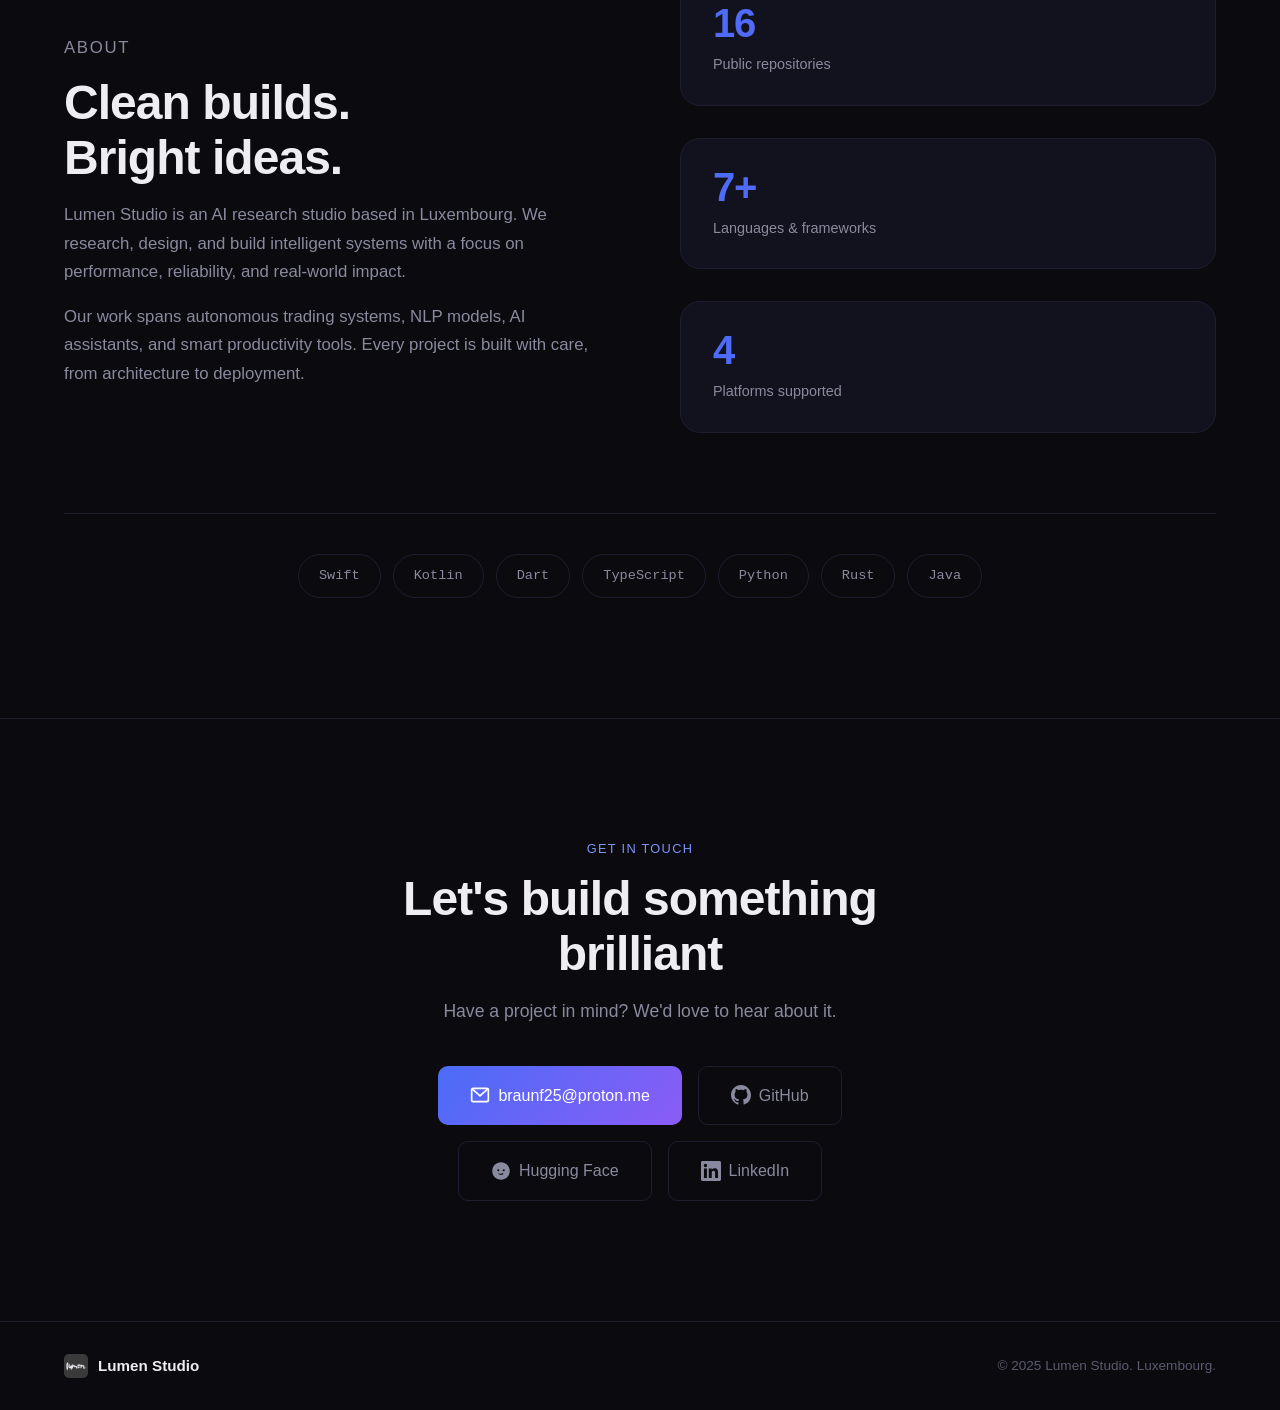
==== commit 0617f5e5: "Changing up some buttons" ====
--- a/index.html
+++ b/index.html
@@ -33,8 +33,16 @@
                 <li><a href="#work">Work</a></li>
                 <li><a href="#about">About</a></li>
                 <li><a href="#contact">Contact</a></li>
-                <li><a href="https://focus.braunf.com" target="_blank" rel="noopener" class="nav-focus">⏱ FocusTimer</a></li>
-                <li><a href="https://tokn.braunf.com" target="_blank" rel="noopener" class="nav-tokn">◈ Tokn</a></li>
+                <li class="nav-mac-wrapper">
+                    <button class="nav-mac-btn" id="mac-apps-btn" aria-expanded="false">
+                        Mac Apps
+                        <svg viewBox="0 0 24 24" width="12" height="12" fill="none" stroke="currentColor" stroke-width="2.5"><polyline points="6 9 12 15 18 9"/></svg>
+                    </button>
+                    <div class="nav-mac-menu" id="mac-apps-menu">
+                        <a href="https://focus.braunf.com" target="_blank" rel="noopener" class="nav-mac-item nav-mac-item-focus">⏱ FocusTimer</a>
+                        <a href="https://tokn.braunf.com" target="_blank" rel="noopener" class="nav-mac-item nav-mac-item-tokn">◈ Tokn</a>
+                    </div>
+                </li>
                 <li><a href="https://github.com/lumenworksco" target="_blank" rel="noopener" class="nav-github">GitHub</a></li>
                 <li><a href="https://huggingface.co/iPwnds" target="_blank" rel="noopener">Hugging Face</a></li>
                 <li><a href="https://www.linkedin.com/in/braunflorian25/" target="_blank" rel="noopener">LinkedIn</a></li>
--- a/style.css
+++ b/style.css
@@ -1023,44 +1023,85 @@
     border-top: 1px solid var(--border);
 }
 
-/* ===== FocusTimer nav button ===== */
-.nav-focus {
+/* ===== Mac Apps nav dropdown ===== */
+.nav-mac-wrapper {
+    position: relative;
+}
+
+.nav-mac-btn {
     display: inline-flex;
     align-items: center;
     gap: 6px;
     padding: 5px 13px;
     border-radius: 8px;
-    background: rgba(255, 59, 48, 0.1);
-    border: 1px solid rgba(255, 59, 48, 0.25);
-    color: #ff6b60 !important;
+    background: rgba(139, 92, 246, 0.1);
+    border: 1px solid rgba(139, 92, 246, 0.25);
+    color: #a78bfa;
     font-size: 0.875rem;
     font-weight: 500;
+    font-family: var(--font);
+    cursor: pointer;
     transition: background var(--transition), border-color var(--transition), color var(--transition);
 }
-.nav-focus:hover {
-    background: rgba(255, 59, 48, 0.18);
-    border-color: rgba(255, 59, 48, 0.45);
-    color: #ff8a82 !important;
-}
-
-/* ===== Tokn nav button ===== */
-.nav-tokn {
-    display: inline-flex;
-    align-items: center;
-    gap: 6px;
-    padding: 5px 13px;
-    border-radius: 8px;
-    background: rgba(14, 165, 233, 0.1);
-    border: 1px solid rgba(14, 165, 233, 0.25);
-    color: #38bdf8 !important;
+.nav-mac-btn:hover,
+.nav-mac-btn.open {
+    background: rgba(139, 92, 246, 0.18);
+    border-color: rgba(139, 92, 246, 0.45);
+    color: #c4b5fd;
+}
+.nav-mac-btn svg {
+    transition: transform var(--transition);
+}
+.nav-mac-btn.open svg {
+    transform: rotate(180deg);
+}
+
+.nav-mac-menu {
+    display: none;
+    position: absolute;
+    top: calc(100% + 8px);
+    right: 0;
+    min-width: 160px;
+    background: var(--bg-card);
+    border: 1px solid var(--border);
+    border-radius: 10px;
+    padding: 6px;
+    z-index: 200;
+    flex-direction: column;
+    gap: 2px;
+    box-shadow: 0 8px 32px rgba(0,0,0,0.4);
+}
+.nav-mac-menu.open {
+    display: flex;
+}
+
+.nav-mac-item {
+    display: flex;
+    align-items: center;
+    gap: 8px;
+    padding: 8px 12px;
+    border-radius: 7px;
     font-size: 0.875rem;
     font-weight: 500;
+    text-decoration: none;
+    border: 1px solid transparent;
     transition: background var(--transition), border-color var(--transition), color var(--transition);
 }
-.nav-tokn:hover {
-    background: rgba(14, 165, 233, 0.18);
-    border-color: rgba(14, 165, 233, 0.45);
-    color: #7dd3fc !important;
+.nav-mac-item-focus {
+    color: #ff6b60;
+}
+.nav-mac-item-focus:hover {
+    background: rgba(255, 59, 48, 0.1);
+    border-color: rgba(255, 59, 48, 0.2);
+    color: #ff8a82;
+}
+.nav-mac-item-tokn {
+    color: #38bdf8;
+}
+.nav-mac-item-tokn:hover {
+    background: rgba(14, 165, 233, 0.1);
+    border-color: rgba(14, 165, 233, 0.2);
+    color: #7dd3fc;
 }
 
 /* ===== Animations ===== */
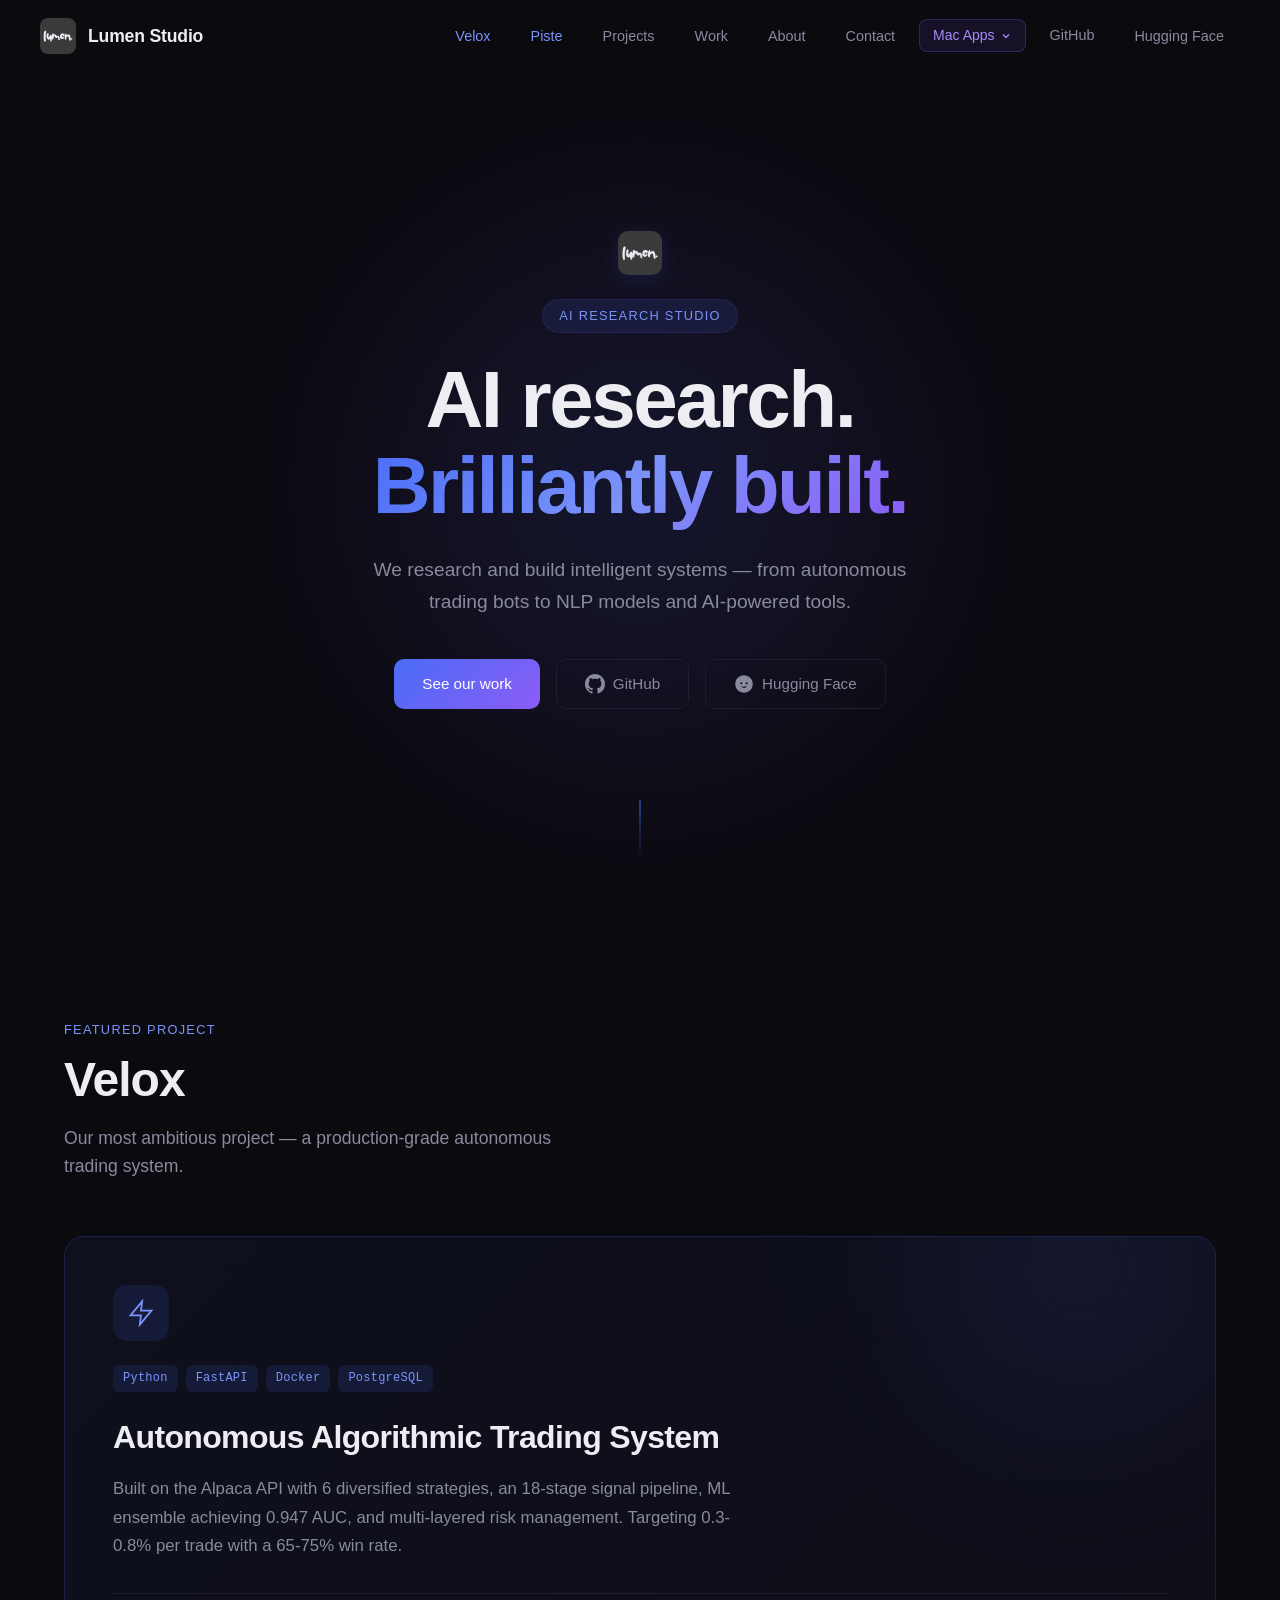
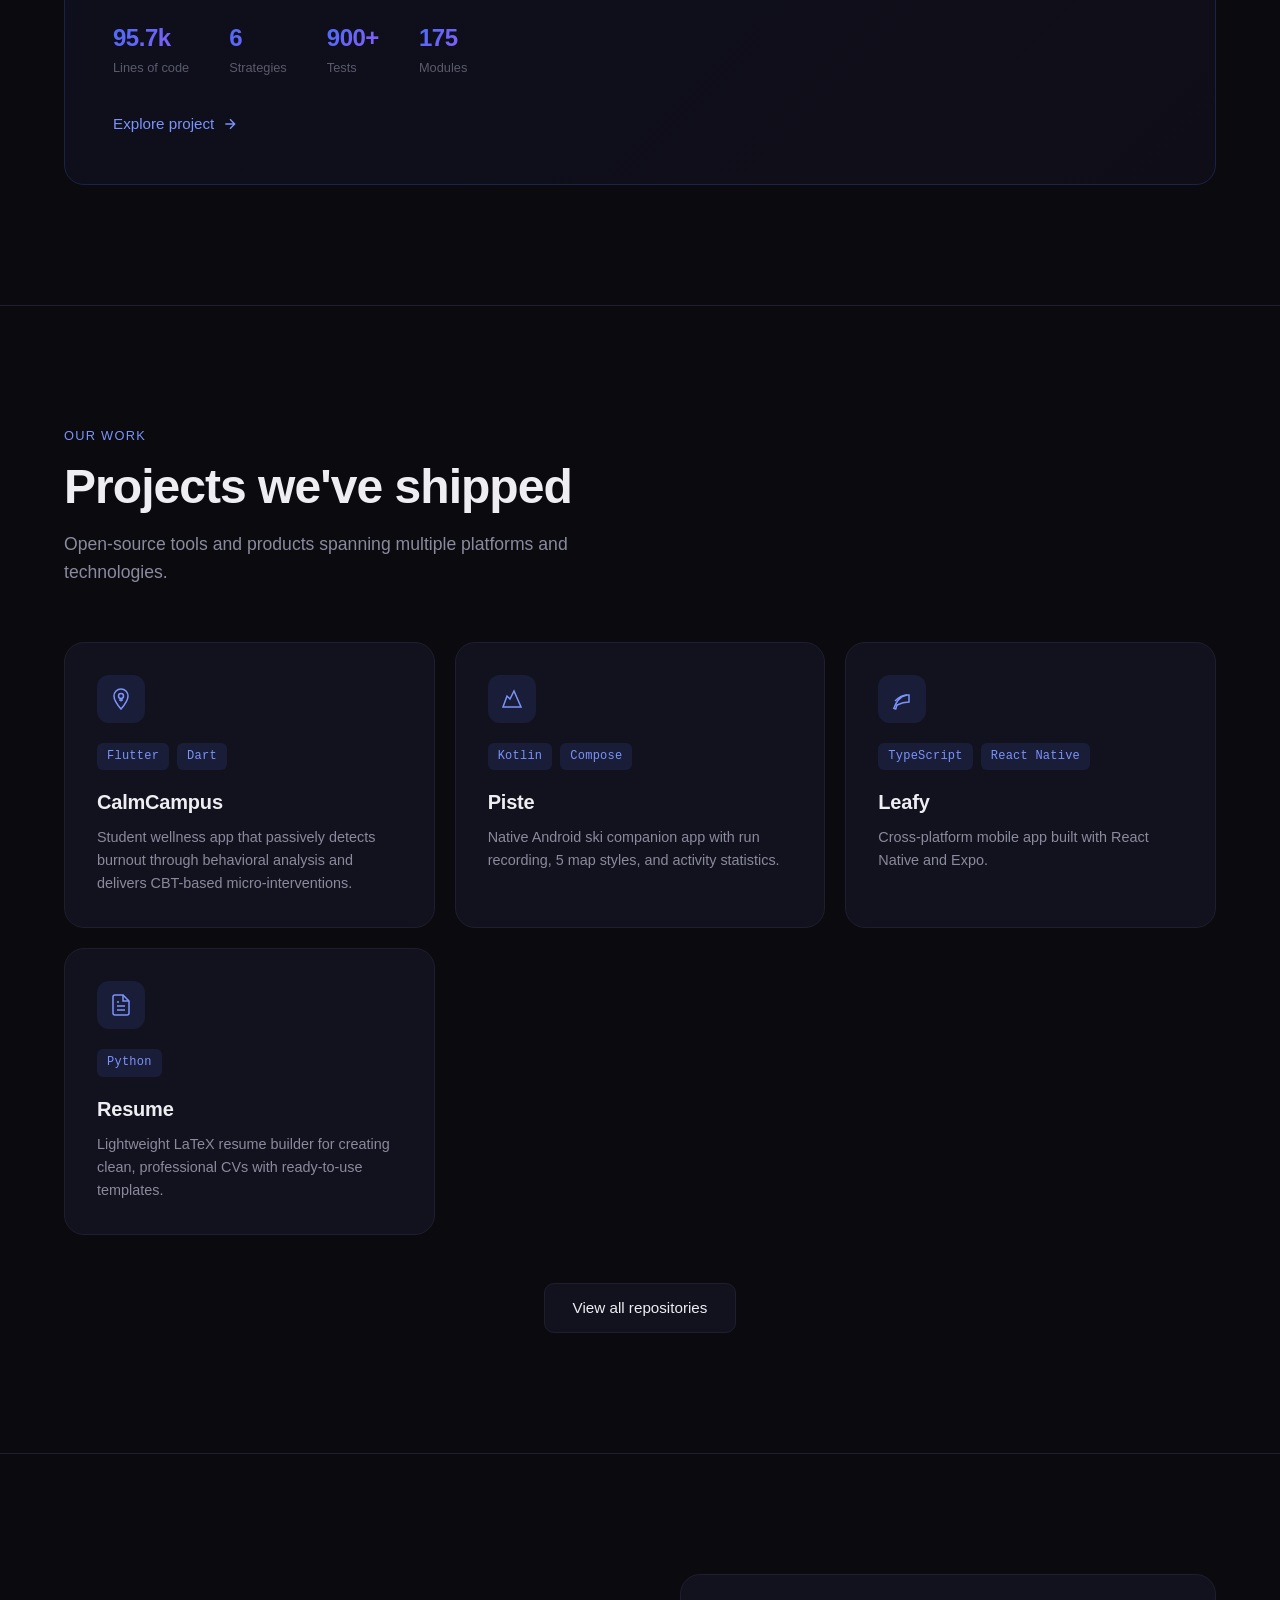
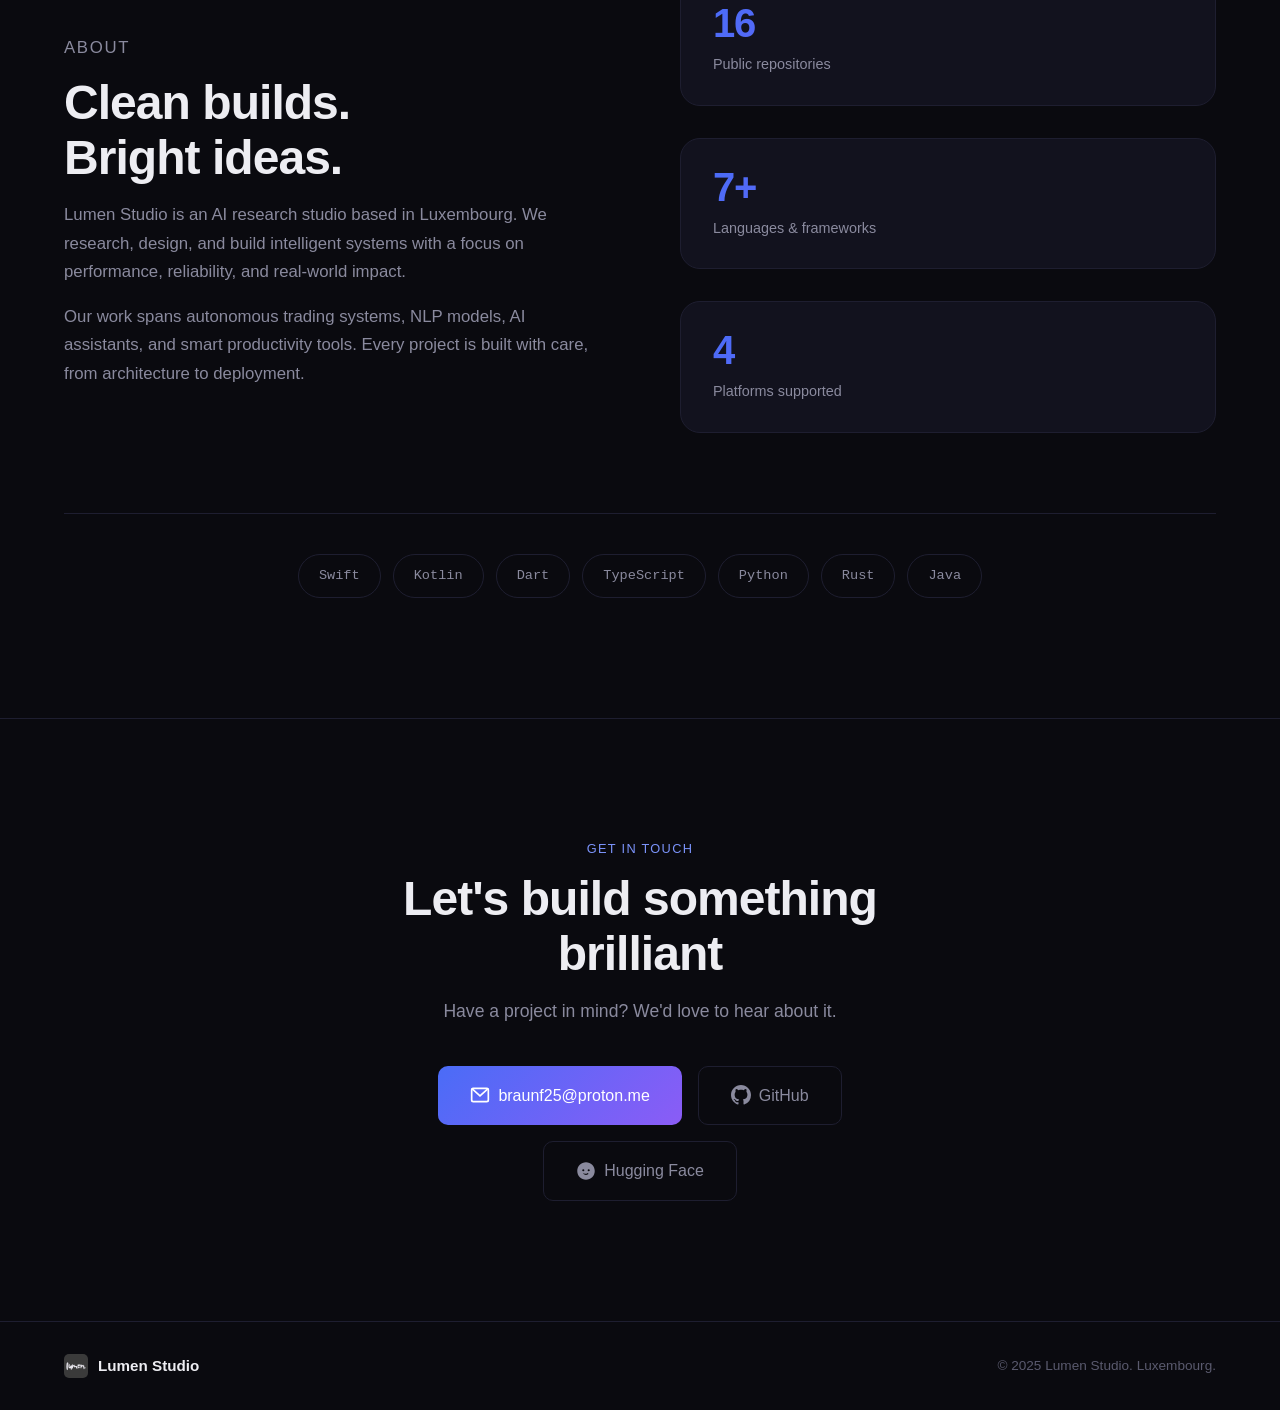
==== commit 5591db3f: "Adding some new things" ====
--- a/index.html
+++ b/index.html
@@ -45,7 +45,6 @@
                 </li>
                 <li><a href="https://github.com/lumenworksco" target="_blank" rel="noopener" class="nav-github">GitHub</a></li>
                 <li><a href="https://huggingface.co/iPwnds" target="_blank" rel="noopener">Hugging Face</a></li>
-                <li><a href="https://www.linkedin.com/in/braunflorian25/" target="_blank" rel="noopener">LinkedIn</a></li>
             </ul>
         </div>
     </nav>
@@ -71,10 +70,6 @@
                 <a href="https://huggingface.co/iPwnds" target="_blank" rel="noopener" class="btn btn-ghost">
                     <svg width="20" height="20" viewBox="0 0 24 24" fill="currentColor"><path d="M12 1.5C6.201 1.5 1.5 6.201 1.5 12S6.201 22.5 12 22.5 22.5 17.799 22.5 12 17.799 1.5 12 1.5zm-3.25 8.25a1.25 1.25 0 110 2.5 1.25 1.25 0 010-2.5zm6.5 0a1.25 1.25 0 110 2.5 1.25 1.25 0 010-2.5zm-6.986 5.1a.75.75 0 011.04-.208c.677.452 1.37.658 2.196.658.826 0 1.519-.206 2.196-.658a.75.75 0 01.832 1.248C13.47 16.54 12.53 16.808 12 16.808c-.53 0-1.47-.268-2.528-.966a.75.75 0 01-.208-1.04z"/></svg>
                     Hugging Face
-                </a>
-                <a href="https://www.linkedin.com/in/braunflorian25/" target="_blank" rel="noopener" class="btn btn-ghost">
-                    <svg width="20" height="20" viewBox="0 0 24 24" fill="currentColor"><path d="M20.447 20.452h-3.554v-5.569c0-1.328-.027-3.037-1.852-3.037-1.853 0-2.136 1.445-2.136 2.939v5.667H9.351V9h3.414v1.561h.046c.477-.9 1.637-1.85 3.37-1.85 3.601 0 4.267 2.37 4.267 5.455v6.286zM5.337 7.433a2.062 2.062 0 01-2.063-2.065 2.064 2.064 0 112.063 2.065zm1.782 13.019H3.555V9h3.564v11.452zM22.225 0H1.771C.792 0 0 .774 0 1.729v20.542C0 23.227.792 24 1.771 24h20.451C23.2 24 24 23.227 24 22.271V1.729C24 .774 23.2 0 22.222 0h.003z"/></svg>
-                    LinkedIn
                 </a>
             </div>
         </div>
@@ -261,10 +256,6 @@
                         <svg width="20" height="20" viewBox="0 0 24 24" fill="currentColor"><path d="M12 1.5C6.201 1.5 1.5 6.201 1.5 12S6.201 22.5 12 22.5 22.5 17.799 22.5 12 17.799 1.5 12 1.5zm-3.25 8.25a1.25 1.25 0 110 2.5 1.25 1.25 0 010-2.5zm6.5 0a1.25 1.25 0 110 2.5 1.25 1.25 0 010-2.5zm-6.986 5.1a.75.75 0 011.04-.208c.677.452 1.37.658 2.196.658.826 0 1.519-.206 2.196-.658a.75.75 0 01.832 1.248C13.47 16.54 12.53 16.808 12 16.808c-.53 0-1.47-.268-2.528-.966a.75.75 0 01-.208-1.04z"/></svg>
                         Hugging Face
                     </a>
-                    <a href="https://www.linkedin.com/in/braunflorian25/" target="_blank" rel="noopener" class="btn btn-ghost btn-lg">
-                        <svg width="20" height="20" viewBox="0 0 24 24" fill="currentColor"><path d="M20.447 20.452h-3.554v-5.569c0-1.328-.027-3.037-1.852-3.037-1.853 0-2.136 1.445-2.136 2.939v5.667H9.351V9h3.414v1.561h.046c.477-.9 1.637-1.85 3.37-1.85 3.601 0 4.267 2.37 4.267 5.455v6.286zM5.337 7.433a2.062 2.062 0 01-2.063-2.065 2.064 2.064 0 112.063 2.065zm1.782 13.019H3.555V9h3.564v11.452zM22.225 0H1.771C.792 0 0 .774 0 1.729v20.542C0 23.227.792 24 1.771 24h20.451C23.2 24 24 23.227 24 22.271V1.729C24 .774 23.2 0 22.222 0h.003z"/></svg>
-                        LinkedIn
-                    </a>
                 </div>
             </div>
         </div>
--- a/style.css
+++ b/style.css
@@ -1029,9 +1029,11 @@
 }
 
 .nav-mac-btn {
+    -webkit-appearance: none;
+    appearance: none;
     display: inline-flex;
     align-items: center;
-    gap: 6px;
+    gap: 5px;
     padding: 5px 13px;
     border-radius: 8px;
     background: rgba(139, 92, 246, 0.1);
@@ -1040,7 +1042,9 @@
     font-size: 0.875rem;
     font-weight: 500;
     font-family: var(--font);
+    line-height: 1.5;
     cursor: pointer;
+    outline: none;
     transition: background var(--transition), border-color var(--transition), color var(--transition);
 }
 .nav-mac-btn:hover,
@@ -1050,6 +1054,7 @@
     color: #c4b5fd;
 }
 .nav-mac-btn svg {
+    flex-shrink: 0;
     transition: transform var(--transition);
 }
 .nav-mac-btn.open svg {
@@ -1057,22 +1062,30 @@
 }
 
 .nav-mac-menu {
-    display: none;
     position: absolute;
     top: calc(100% + 8px);
     right: 0;
-    min-width: 160px;
+    min-width: 170px;
     background: var(--bg-card);
     border: 1px solid var(--border);
     border-radius: 10px;
     padding: 6px;
-    z-index: 200;
+    z-index: 300;
     flex-direction: column;
     gap: 2px;
-    box-shadow: 0 8px 32px rgba(0,0,0,0.4);
+    box-shadow: 0 8px 32px rgba(0, 0, 0, 0.5);
+    opacity: 0;
+    pointer-events: none;
+    visibility: hidden;
+    transform: translateY(-6px);
+    transition: opacity 0.15s ease, transform 0.15s ease, visibility 0.15s;
+    display: flex;
 }
 .nav-mac-menu.open {
-    display: flex;
+    opacity: 1;
+    pointer-events: auto;
+    visibility: visible;
+    transform: translateY(0);
 }
 
 .nav-mac-item {
